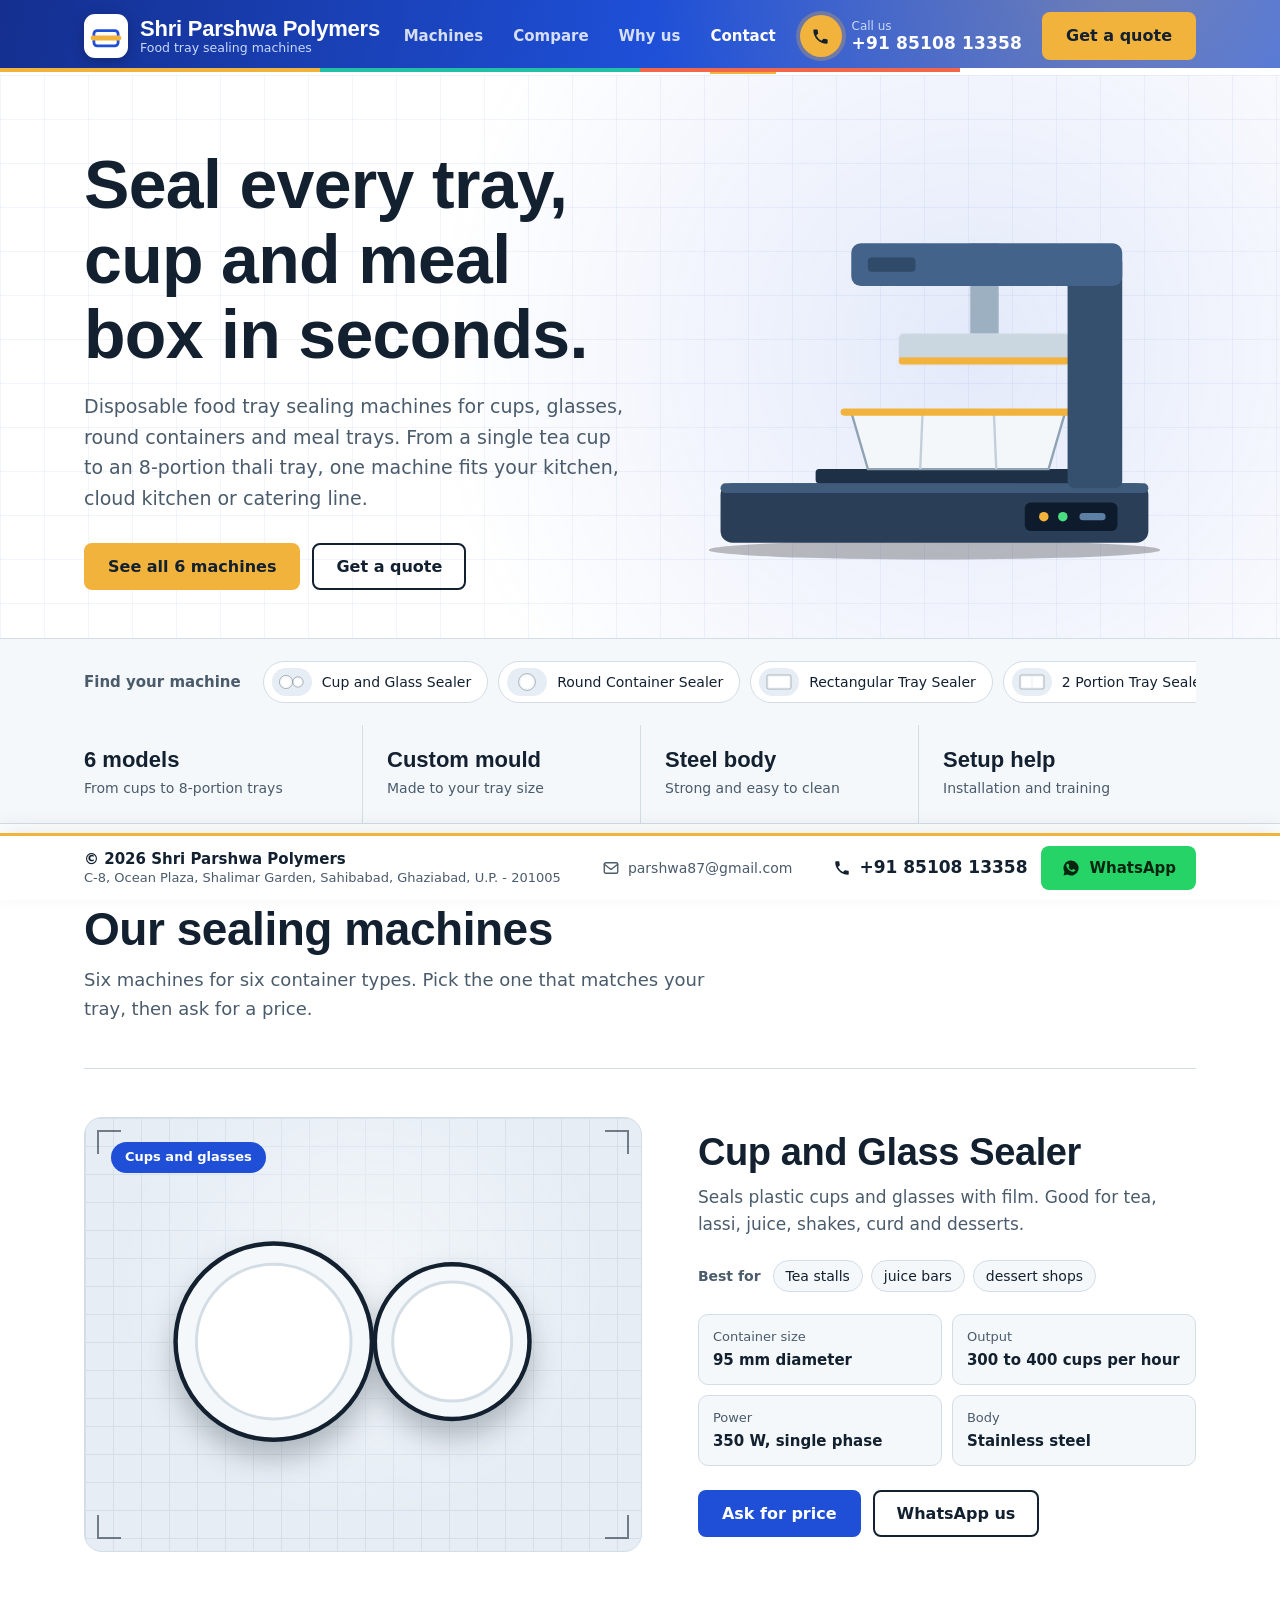
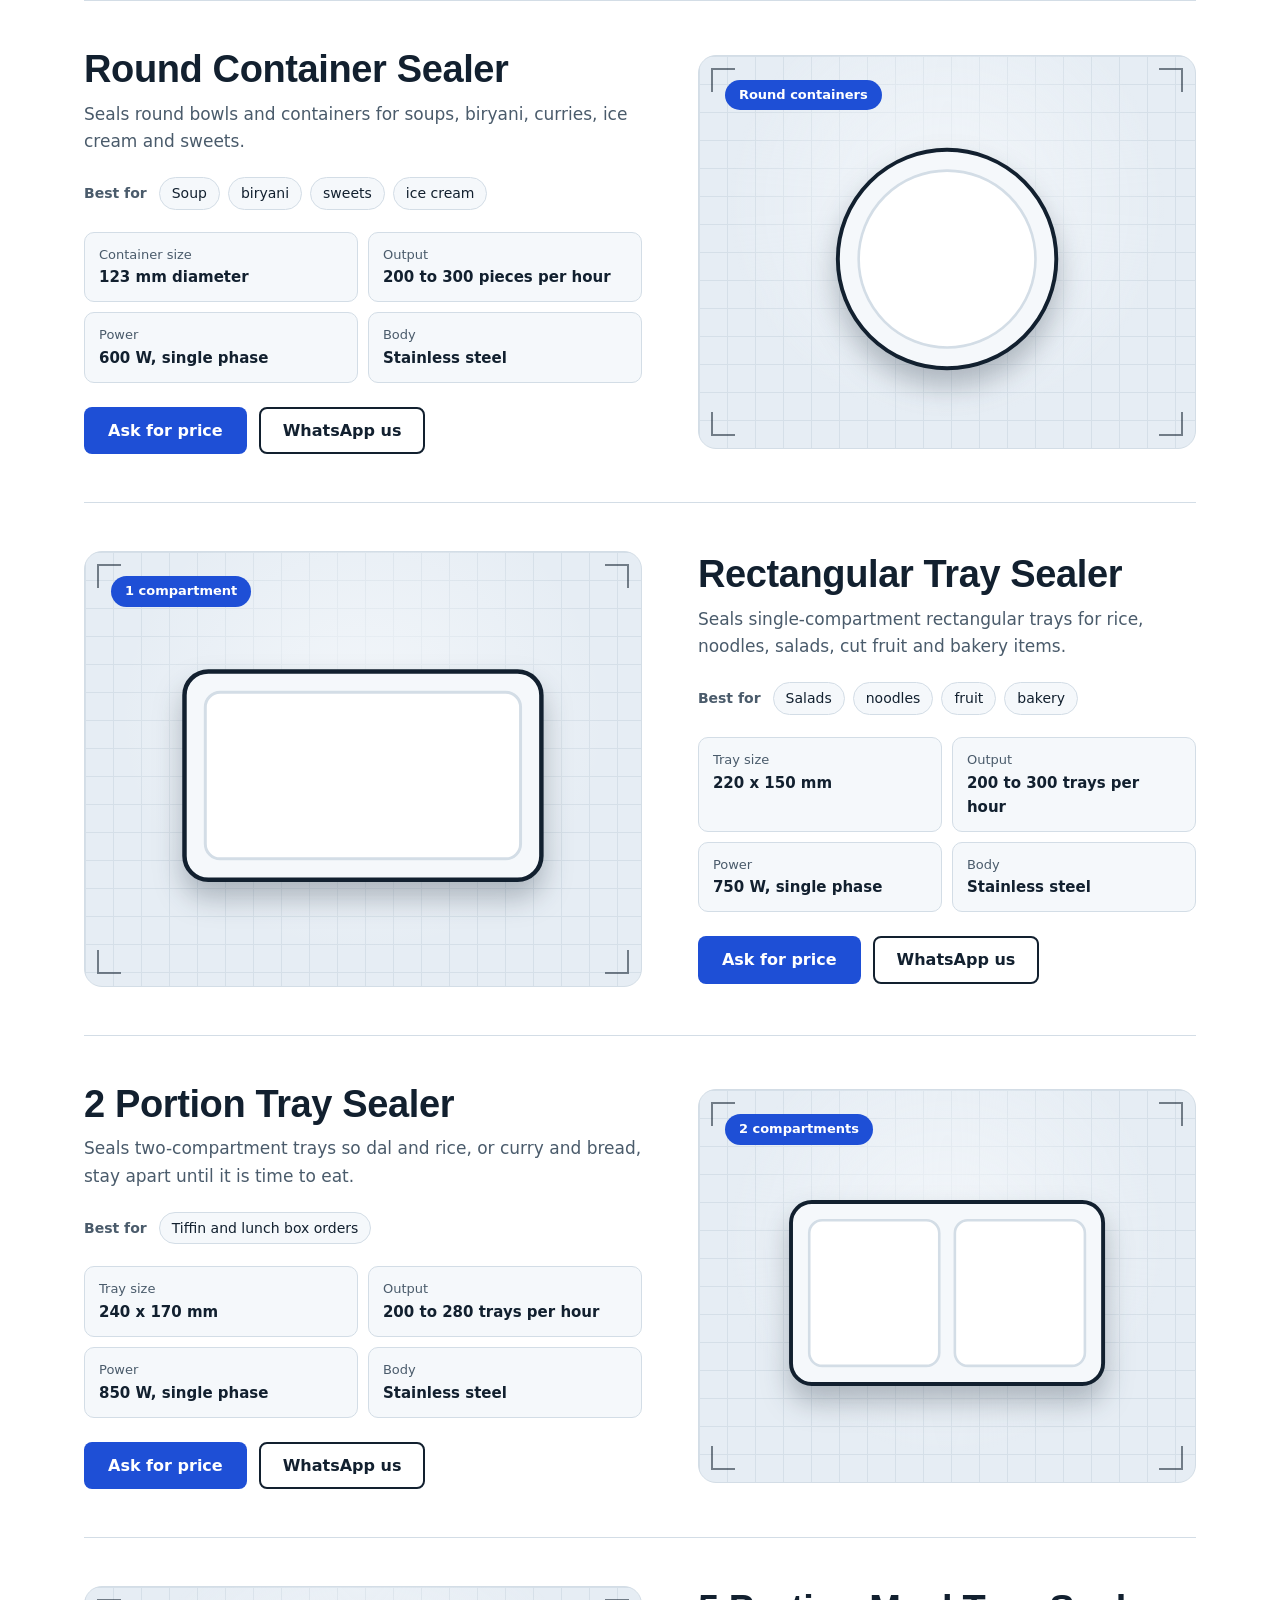
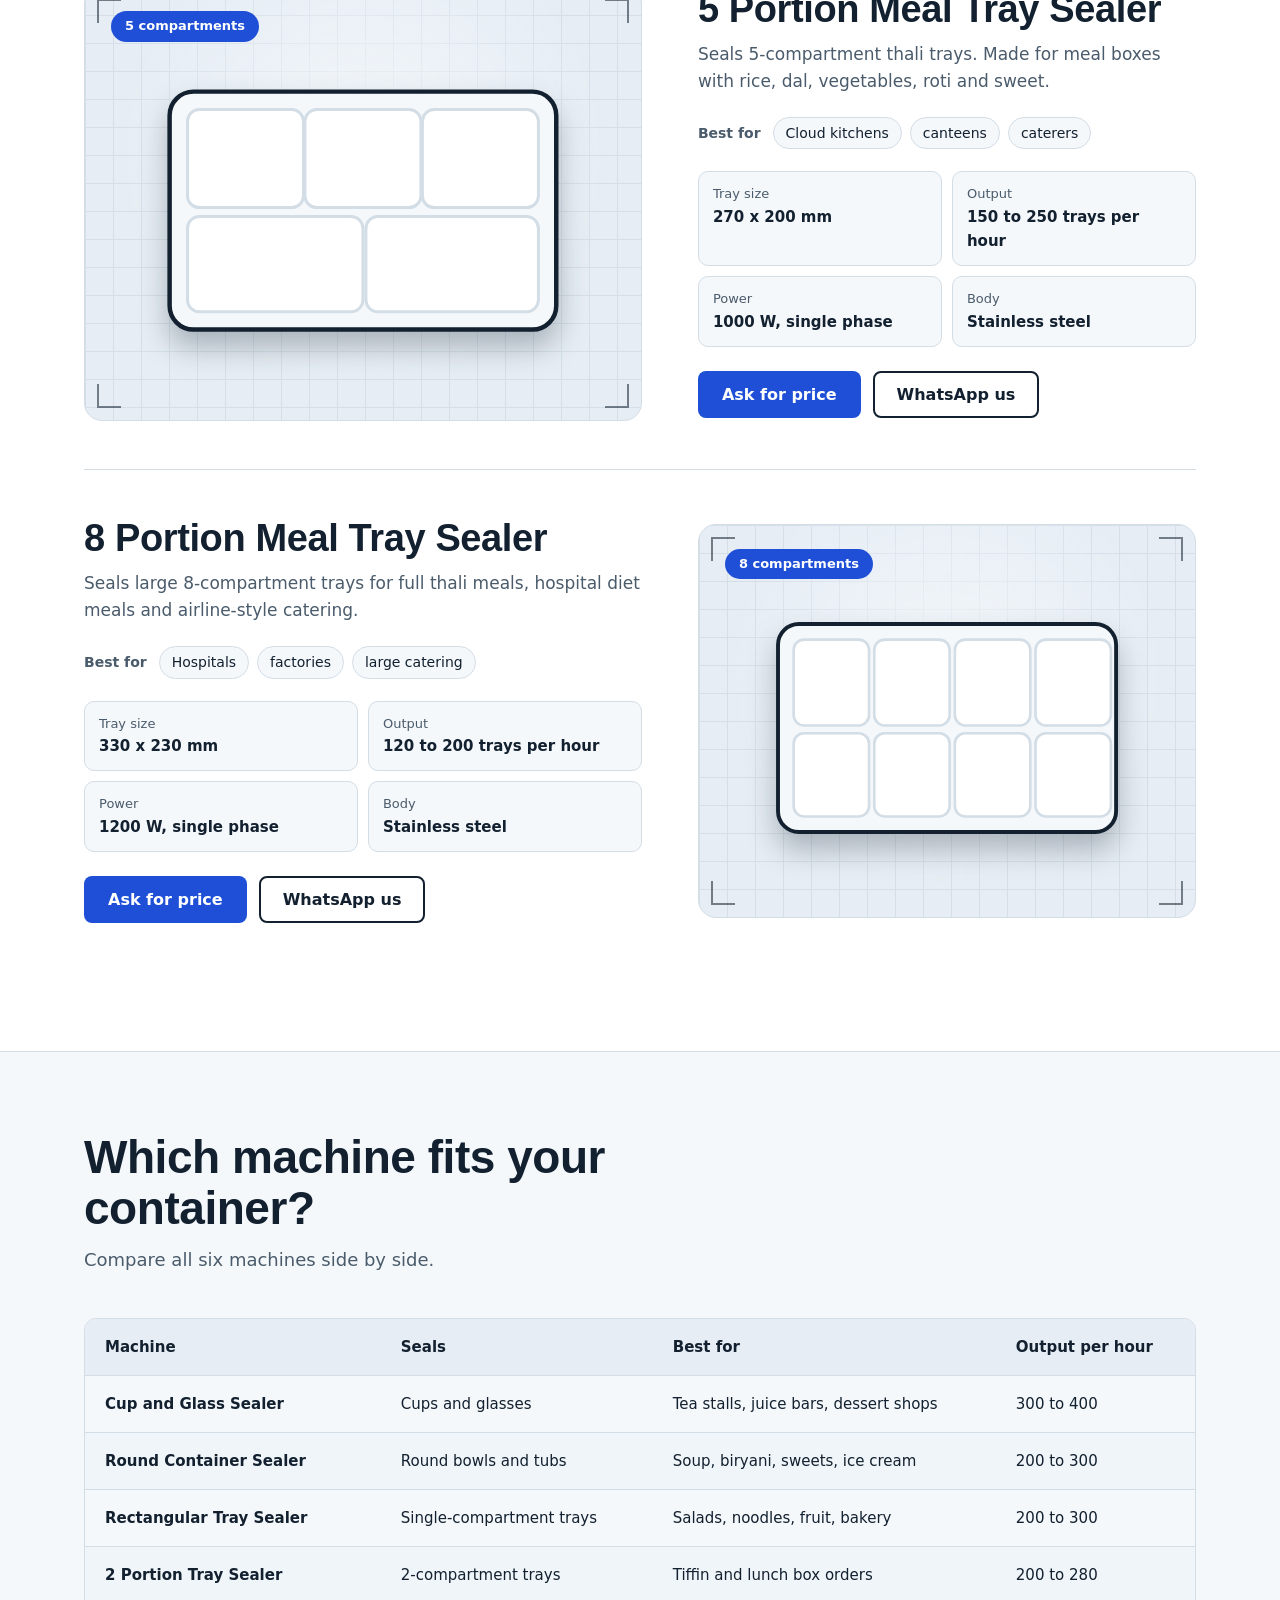
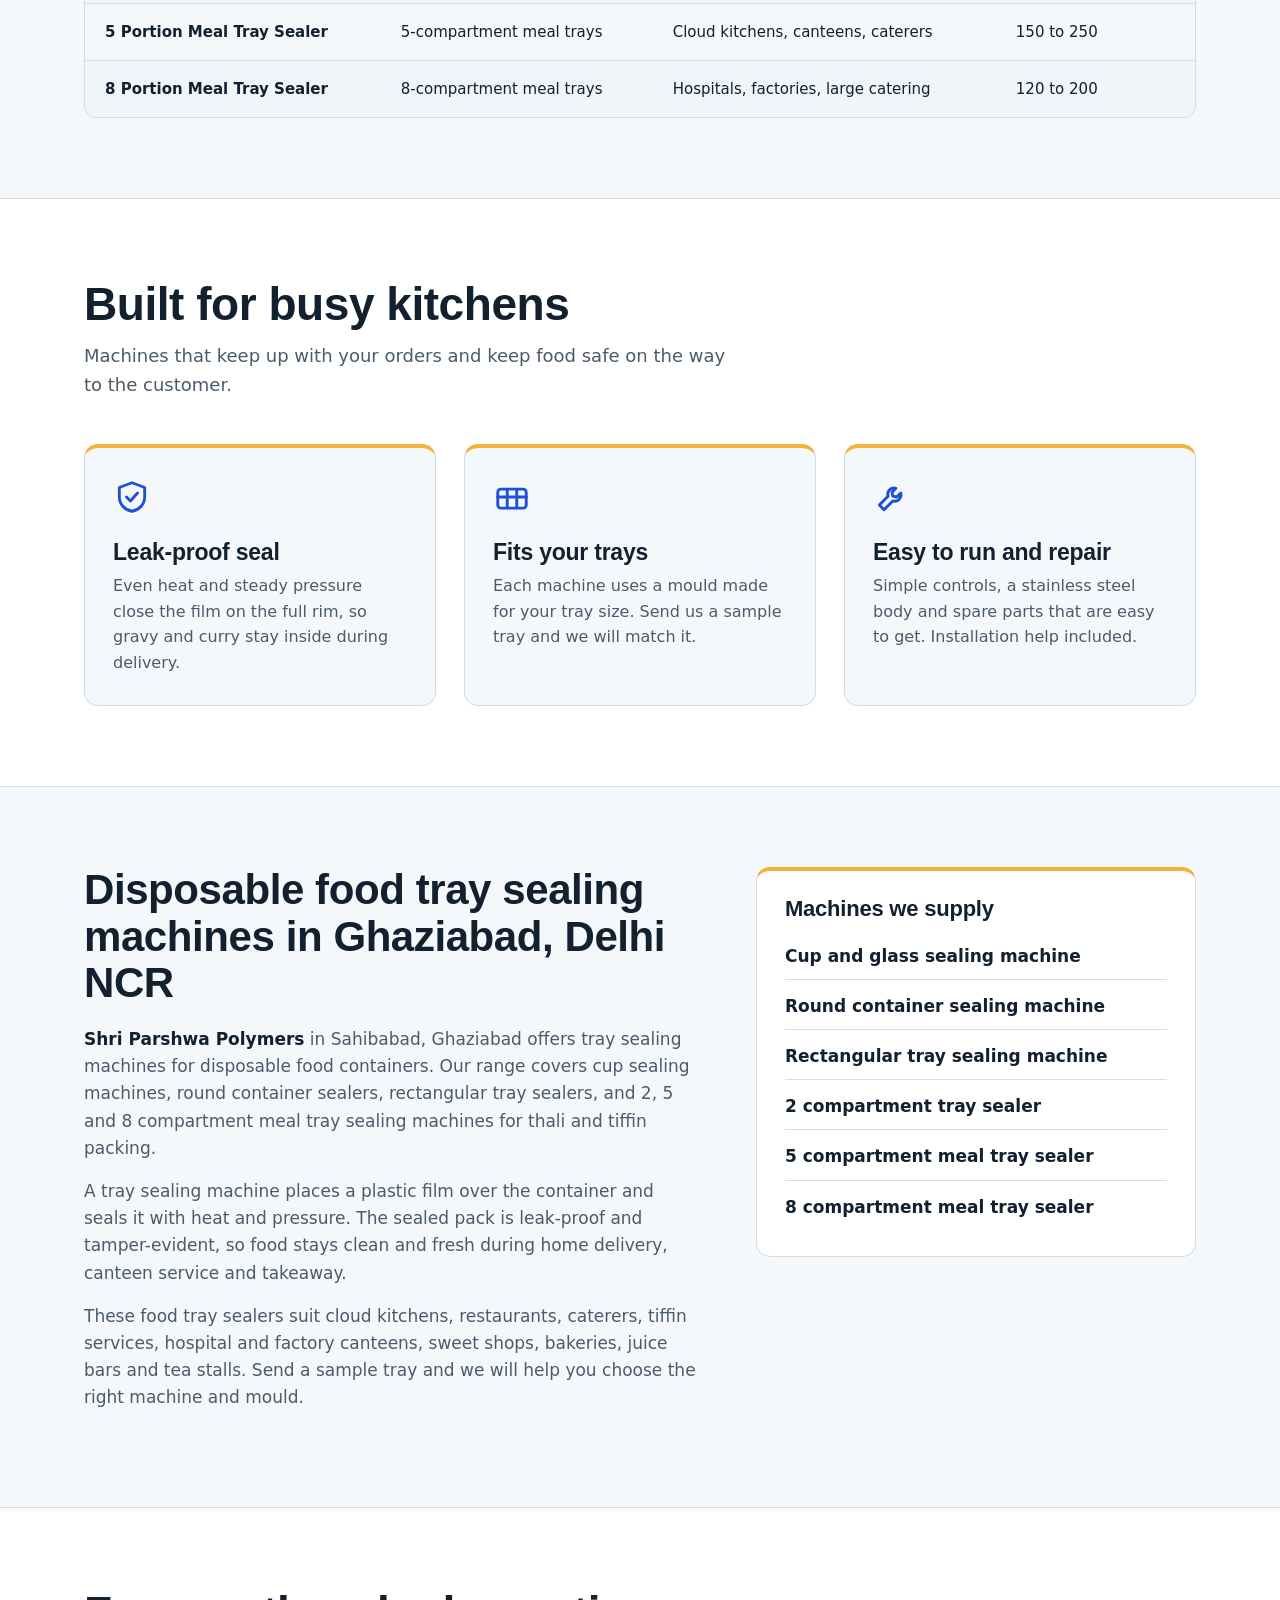
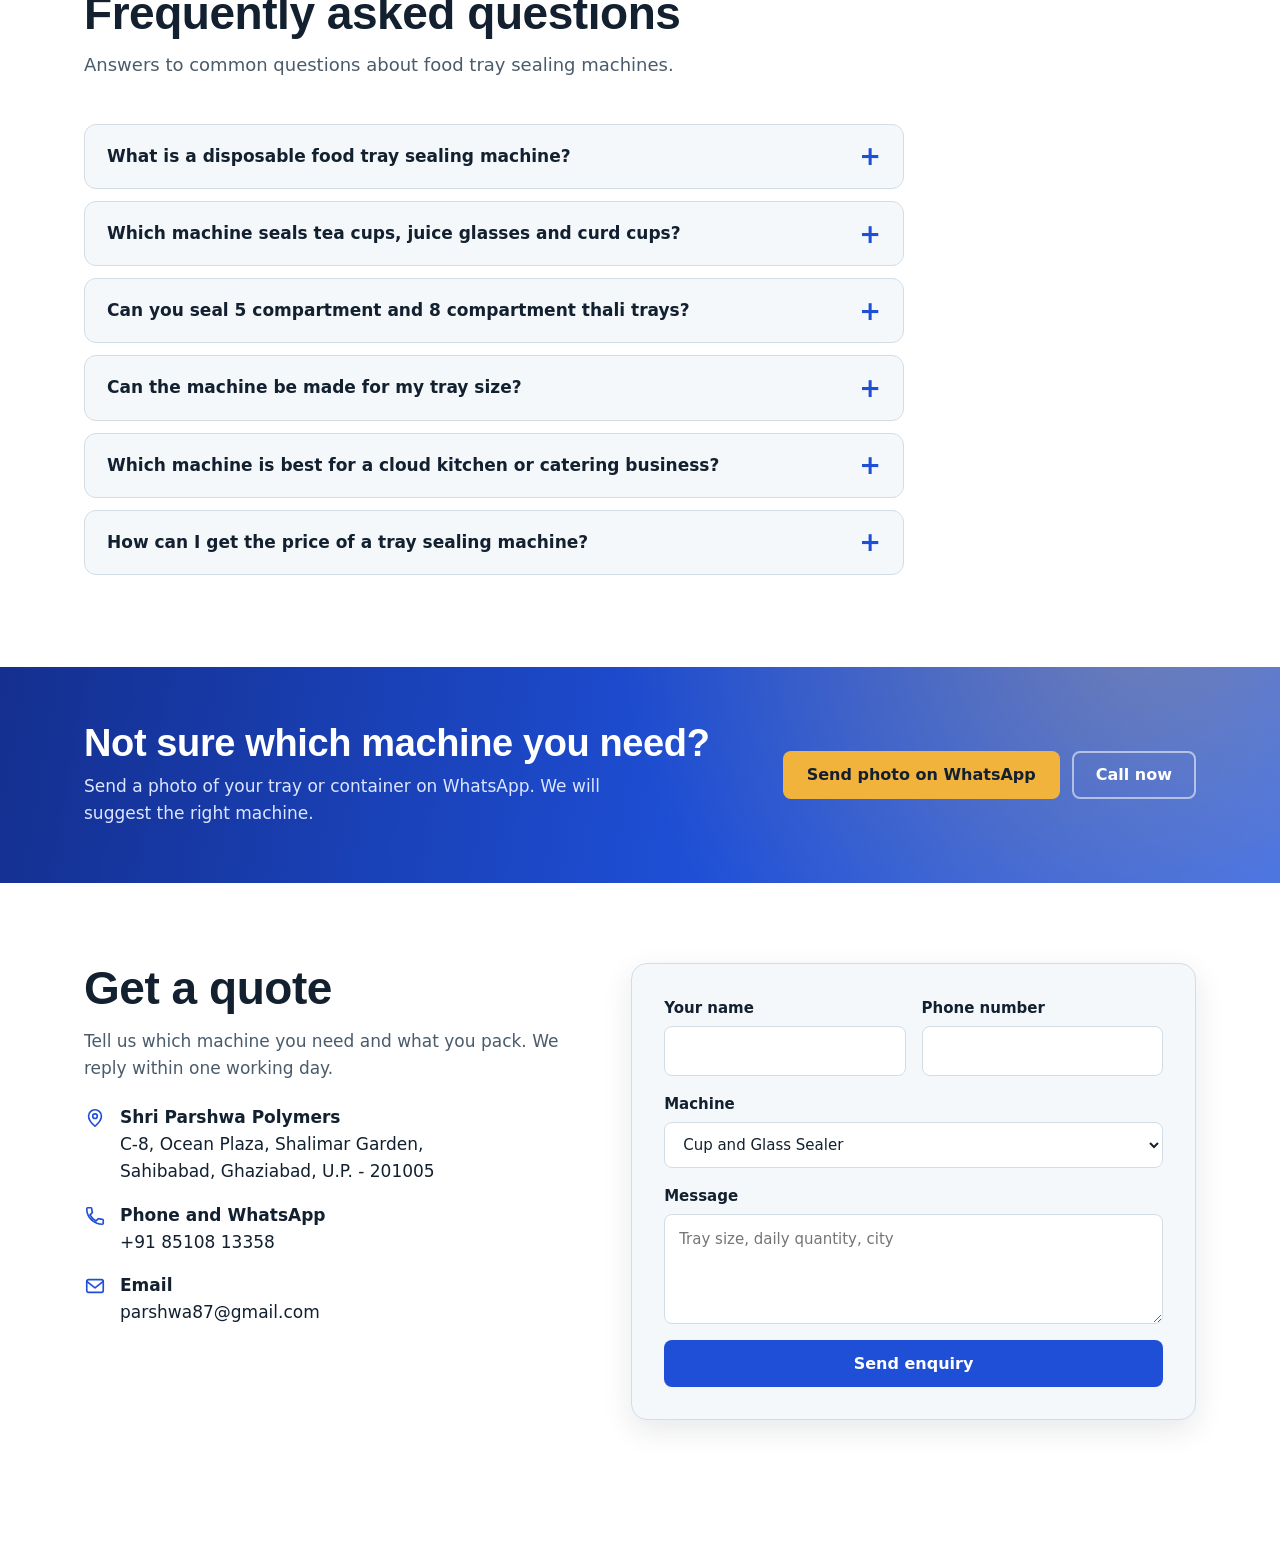
==== index.html @ d19c215f "Add files via upload" ====
<!DOCTYPE html>
<html lang="en-IN">
<head>
<meta charset="UTF-8">
<meta name="viewport" content="width=device-width, initial-scale=1">
<title>Disposable Food Tray Sealing Machines | Shri Parshwa Polymers</title>
<meta name="description" content="Disposable food tray sealing machines in Ghaziabad: cup, round container, rectangular, 2, 5 and 8 portion meal tray sealers. Get a quote on 8510813358.">
<meta name="keywords" content="disposable food tray sealing machine, tray sealing machine, food tray sealer, cup sealing machine, glass sealing machine, round container sealing machine, rectangular tray sealing machine, 2 portion tray sealer, 5 compartment tray sealing machine, 8 compartment tray sealing machine, meal tray sealer, thali tray sealing machine, tiffin packing machine, cloud kitchen packaging machine, food packaging machine, tray sealing machine Ghaziabad, tray sealer Delhi NCR, Shri Parshwa Polymers">
<meta name="author" content="Shri Parshwa Polymers">
<meta name="robots" content="index, follow, max-image-preview:large">
<meta name="theme-color" content="#1E4FD6">
<meta name="format-detection" content="telephone=yes">
<meta name="geo.region" content="IN-UP">
<meta name="geo.placename" content="Ghaziabad">
<!-- IMPORTANT: apne asli domain se https://www.yourwebsite.com ko replace karein (is file mein, robots.txt aur sitemap.xml mein) -->
<link rel="canonical" href="https://www.yourwebsite.com/">
<link rel="icon" href="data:image/svg+xml,%3Csvg xmlns='http://www.w3.org/2000/svg' viewBox='0 0 40 40'%3E%3Crect width='40' height='40' rx='10' fill='%231E4FD6'/%3E%3Crect x='9' y='15' width='22' height='14' rx='3' fill='none' stroke='%23fff' stroke-width='2.5'/%3E%3Crect x='6' y='19.5' width='28' height='4.5' rx='2.25' fill='%23F2B33D'/%3E%3C/svg%3E">

<!-- Open Graph (WhatsApp, Facebook, LinkedIn previews) -->
<meta property="og:type" content="website">
<meta property="og:site_name" content="Shri Parshwa Polymers">
<meta property="og:locale" content="en_IN">
<meta property="og:title" content="Disposable Food Tray Sealing Machines | Shri Parshwa Polymers">
<meta property="og:description" content="Disposable food tray sealing machines in Ghaziabad: cup, round container, rectangular, 2, 5 and 8 portion meal tray sealers. Get a quote on 8510813358.">
<meta property="og:url" content="https://www.yourwebsite.com/">
<meta property="og:image" content="https://www.yourwebsite.com/images/og-image.jpg">
<meta property="og:image:alt" content="Disposable food tray sealing machines by Shri Parshwa Polymers">

<!-- Twitter / X -->
<meta name="twitter:card" content="summary_large_image">
<meta name="twitter:title" content="Disposable Food Tray Sealing Machines | Shri Parshwa Polymers">
<meta name="twitter:description" content="Disposable food tray sealing machines in Ghaziabad: cup, round container, rectangular, 2, 5 and 8 portion meal tray sealers. Get a quote on 8510813358.">
<meta name="twitter:image" content="https://www.yourwebsite.com/images/og-image.jpg">

<!-- Structured data: business, products and FAQ (helps Google show rich results) -->
<script type="application/ld+json">
{
  "@context": "https://schema.org",
  "@graph": [
    {
      "@type": [
        "LocalBusiness",
        "Organization"
      ],
      "@id": "https://www.yourwebsite.com/#business",
      "name": "Shri Parshwa Polymers",
      "description": "Supplier of disposable food tray sealing machines: cup and glass sealer, round container sealer, rectangular tray sealer, and 2, 5 and 8 portion meal tray sealers.",
      "url": "https://www.yourwebsite.com/",
      "image": "https://www.yourwebsite.com/images/og-image.jpg",
      "telephone": "+91-8510813358",
      "email": "parshwa87@gmail.com",
      "address": {
        "@type": "PostalAddress",
        "streetAddress": "C-8, Ocean Plaza, Shalimar Garden, Sahibabad",
        "addressLocality": "Ghaziabad",
        "addressRegion": "Uttar Pradesh",
        "postalCode": "201005",
        "addressCountry": "IN"
      },
      "areaServed": [
        "Ghaziabad",
        "Delhi NCR",
        "India"
      ],
      "contactPoint": {
        "@type": "ContactPoint",
        "telephone": "+91-8510813358",
        "contactType": "sales",
        "areaServed": "IN",
        "availableLanguage": [
          "English",
          "Hindi"
        ]
      }
    },
    {
      "@type": "ItemList",
      "name": "Disposable food tray sealing machines",
      "itemListElement": [
        {
          "@type": "ListItem",
          "position": 1,
          "item": {
            "@type": "Product",
            "name": "Cup and Glass Sealer",
            "description": "Cup and glass sealing machine for plastic cups and glasses. Used for tea, lassi, juice, shakes, curd and desserts.",
            "category": "Tray sealing machine",
            "brand": {
              "@type": "Brand",
              "name": "Shri Parshwa Polymers"
            }
          }
        },
        {
          "@type": "ListItem",
          "position": 2,
          "item": {
            "@type": "Product",
            "name": "Round Container Sealer",
            "description": "Round container sealing machine for bowls and tubs of 123 mm diameter. Used for soups, biryani, curries, ice cream and sweets.",
            "category": "Tray sealing machine",
            "brand": {
              "@type": "Brand",
              "name": "Shri Parshwa Polymers"
            }
          }
        },
        {
          "@type": "ListItem",
          "position": 3,
          "item": {
            "@type": "Product",
            "name": "Rectangular Tray Sealer",
            "description": "Rectangular tray sealing machine for single-compartment disposable trays. Used for rice, noodles, salads, cut fruit and bakery items.",
            "category": "Tray sealing machine",
            "brand": {
              "@type": "Brand",
              "name": "Shri Parshwa Polymers"
            }
          }
        },
        {
          "@type": "ListItem",
          "position": 4,
          "item": {
            "@type": "Product",
            "name": "2 Portion Tray Sealer",
            "description": "2 compartment tray sealing machine for lunch box and tiffin trays, such as dal and rice or curry and bread.",
            "category": "Tray sealing machine",
            "brand": {
              "@type": "Brand",
              "name": "Shri Parshwa Polymers"
            }
          }
        },
        {
          "@type": "ListItem",
          "position": 5,
          "item": {
            "@type": "Product",
            "name": "5 Portion Meal Tray Sealer",
            "description": "5 compartment meal tray sealing machine for thali trays with rice, dal, vegetables, roti and sweet.",
            "category": "Tray sealing machine",
            "brand": {
              "@type": "Brand",
              "name": "Shri Parshwa Polymers"
            }
          }
        },
        {
          "@type": "ListItem",
          "position": 6,
          "item": {
            "@type": "Product",
            "name": "8 Portion Meal Tray Sealer",
            "description": "8 compartment meal tray sealing machine for large thali trays, hospital diet meals and catering.",
            "category": "Tray sealing machine",
            "brand": {
              "@type": "Brand",
              "name": "Shri Parshwa Polymers"
            }
          }
        }
      ]
    },
    {
      "@type": "FAQPage",
      "mainEntity": [
        {
          "@type": "Question",
          "name": "What is a disposable food tray sealing machine?",
          "acceptedAnswer": {
            "@type": "Answer",
            "text": "It is a machine that places a plastic film over a disposable food tray, cup or container and seals it with heat and pressure. The sealed pack stays leak-proof and clean during delivery and takeaway."
          }
        },
        {
          "@type": "Question",
          "name": "Which machine seals tea cups, juice glasses and curd cups?",
          "acceptedAnswer": {
            "@type": "Answer",
            "text": "The Cup and Glass Sealer is made for plastic cups and glasses. It suits tea, lassi, juice, shakes, curd and dessert cups."
          }
        },
        {
          "@type": "Question",
          "name": "Can you seal 5 compartment and 8 compartment thali trays?",
          "acceptedAnswer": {
            "@type": "Answer",
            "text": "Yes. We have a 5 Portion Meal Tray Sealer and an 8 Portion Meal Tray Sealer for multi-compartment thali and meal trays. A 2 Portion Tray Sealer is also available for tiffin trays."
          }
        },
        {
          "@type": "Question",
          "name": "Can the machine be made for my tray size?",
          "acceptedAnswer": {
            "@type": "Answer",
            "text": "Yes. Each machine uses a mould made for your tray size. Send us a sample tray or a photo with the size, and we will match the right machine and mould."
          }
        },
        {
          "@type": "Question",
          "name": "Which machine is best for a cloud kitchen or catering business?",
          "acceptedAnswer": {
            "@type": "Answer",
            "text": "It depends on your container. Cloud kitchens and caterers usually choose the 2, 5 or 8 Portion Meal Tray Sealer for thali and meal boxes, or the Round Container Sealer for biryani and curry bowls."
          }
        },
        {
          "@type": "Question",
          "name": "How can I get the price of a tray sealing machine?",
          "acceptedAnswer": {
            "@type": "Answer",
            "text": "Fill the enquiry form on this page, call +91 85108 13358, or message us on WhatsApp on the same number. We reply within one working day."
          }
        }
      ]
    }
  ]
}
</script>
<style>
:root{
  --bg:#FFFFFF;
  --surface:#F5F8FB;
  --panel:#E6EDF4;
  --grid:#D5DFE8;
  --ink:#12202F;
  --muted:#4A5B6B;
  --line:#D3DDE6;
  --accent:#1E4FD6;
  --accent-ink:#FFFFFF;
  --film:#F2B33D;
  --shadow:0 10px 30px rgba(18,32,47,.10);
  color-scheme:light;
}
*{box-sizing:border-box;margin:0;padding:0}
html{scroll-behavior:smooth;scroll-padding-top:88px}
body{
  font-family:system-ui,-apple-system,"Segoe UI",Roboto,"Helvetica Neue",Arial,sans-serif;
  background:var(--bg);color:var(--ink);line-height:1.6;font-size:17px;
  padding-top:75px;padding-bottom:67px;
}
h1,h2,h3{
  font-family:Bahnschrift,"Franklin Gothic Medium","Arial Narrow","Roboto Condensed",sans-serif;
  font-weight:700;letter-spacing:-.01em;line-height:1.1;
}
a{color:inherit}
:focus-visible{outline:3px solid var(--accent);outline-offset:3px;border-radius:4px}
.wrap{max-width:1160px;margin:0 auto;padding:0 24px}

/* Buttons */
.btn{
  display:inline-flex;align-items:center;justify-content:center;gap:8px;
  background:var(--accent);color:var(--accent-ink);border:2px solid transparent;cursor:pointer;
  padding:12px 22px;border-radius:8px;font:600 16px/1.2 system-ui,sans-serif;text-decoration:none;
  transition:transform .15s ease,filter .15s ease,background .15s ease;
}
.btn:hover{filter:brightness(1.1);transform:translateY(-1px)}
.btn.ghost{background:transparent;color:var(--ink);border-color:var(--ink)}
.btn.ghost:hover{background:var(--ink);color:var(--bg);filter:none}
.btn.amber{background:var(--film);color:#12202F}
.btn.light{background:transparent;color:#fff;border-color:rgba(255,255,255,.55)}
.btn.light:hover{background:#fff;color:#12202F;filter:none}
.btn svg{width:18px;height:18px;fill:currentColor;flex:none}

/* Header */
header{
  position:fixed;top:0;left:0;right:0;z-index:20;color:#fff;
  background:
    radial-gradient(circle at 88% -40%,rgba(242,179,61,.35) 0,transparent 42%),
    linear-gradient(100deg,#142F8F 0%,#1E4FD6 50%,#2F6BFF 100%);
  transition:box-shadow .2s ease;
}
header.scrolled{box-shadow:0 8px 26px rgba(10,25,80,.35)}
header::after{
  content:"";position:absolute;left:0;right:0;bottom:0;height:4px;
  background:linear-gradient(90deg,#F2B33D 0 25%,#22C1A5 25% 50%,#F2674A 50% 75%,#FFFFFF 75% 100%);
}
header :focus-visible{outline-color:#fff}
.nav{display:flex;align-items:center;justify-content:space-between;height:72px;gap:20px}
.logo{display:flex;align-items:center;gap:12px;text-decoration:none;white-space:nowrap;color:#fff}
.logo-mark{width:44px;height:44px;flex:none;filter:drop-shadow(0 3px 6px rgba(0,0,0,.25))}
.logo-text{display:grid;line-height:1.15}
.logo-name{font-family:Bahnschrift,"Franklin Gothic Medium","Arial Narrow",sans-serif;font-weight:700;font-size:22px;letter-spacing:-.01em}
.logo-tag{font-size:12.5px;color:#C9D8FF;font-weight:500}
nav ul{list-style:none;display:flex;gap:30px;font-size:15px;font-weight:600}
nav a{text-decoration:none;color:rgba(255,255,255,.82);padding:26px 0 22px;border-bottom:4px solid transparent;display:block;transition:color .15s ease,border-color .15s ease}
nav a:hover{color:#fff;border-bottom-color:rgba(255,255,255,.45)}
nav a.active{color:#fff;border-bottom-color:var(--film)}
.nav-right{display:flex;align-items:center;gap:20px;flex:none}
.call{display:flex;align-items:center;gap:10px;text-decoration:none;white-space:nowrap;color:#fff;flex:none}
.call-icon{width:42px;height:42px;border-radius:50%;background:var(--film);color:#12202F;display:grid;place-items:center;flex:none;box-shadow:0 0 0 4px rgba(242,179,61,.28)}
.call-icon svg{width:19px;height:19px;fill:currentColor}
.call-text{display:grid;line-height:1.2}
.call-text small{font-size:12px;color:#C9D8FF;font-weight:500}
.call-text b{font-size:17px;letter-spacing:.01em}
.call:hover .call-text b{color:var(--film)}
.phone{display:inline-flex;align-items:center;gap:8px;font-weight:700;text-decoration:none;white-space:nowrap;color:var(--ink)}
.phone svg{width:18px;height:18px;flex:none;fill:currentColor}
.phone:hover{color:var(--accent)}

/* Hero */
.hero{
  background:
    radial-gradient(circle at 76% 42%,rgba(30,79,214,.12) 0,transparent 52%),
    linear-gradient(rgba(30,79,214,.06) 1px,transparent 1px) 0 0/44px 44px,
    linear-gradient(90deg,rgba(30,79,214,.06) 1px,transparent 1px) 0 0/44px 44px,
    #FFFFFF;
  color:var(--ink);padding:72px 0 0;overflow:hidden;
}
.hero .wrap{display:grid;grid-template-columns:1.05fr 1fr;gap:40px;align-items:center}
.hero h1{font-size:clamp(40px,5.6vw,68px);margin-bottom:20px}
.hero p.lead{font-size:19px;color:var(--muted);max-width:30em;margin-bottom:30px}
.hero .actions{display:flex;gap:12px;flex-wrap:wrap}
.machine{width:100%;height:auto;display:block}
.head-g{animation:press 2.8s ease-in-out .5s both}
@keyframes press{0%{transform:translateY(-36px)}42%{transform:translateY(0)}62%{transform:translateY(0)}100%{transform:translateY(-36px)}}
.film-line{animation:seal 2.8s ease-in-out .5s both}
@keyframes seal{0%{stroke:#8FA3B5}45%{stroke:#8FA3B5}60%{stroke:#F2B33D}100%{stroke:#F2B33D}}
.glow{animation:glow 2.8s ease-in-out .5s both}
@keyframes glow{0%,40%{opacity:0}55%{opacity:.9}100%{opacity:0}}

/* Machine finder strip */
.finder{margin-top:48px;border-top:1px solid var(--line);background:var(--surface)}
.finder .wrap{display:flex;align-items:center;gap:20px;padding-top:18px;padding-bottom:18px;grid-template-columns:none}
.finder-title{font-weight:600;color:var(--muted);font-size:15px;white-space:nowrap}
.chips{display:flex;gap:10px;overflow-x:auto;padding:4px 2px;scrollbar-width:thin}
.chip{
  display:flex;align-items:center;gap:10px;flex:none;text-decoration:none;color:var(--ink);background:#fff;
  border:1px solid var(--line);border-radius:999px;padding:6px 16px 6px 8px;font-size:14px;font-weight:500;
  transition:background .15s ease,border-color .15s ease;
}
.chip:hover{border-color:var(--accent);box-shadow:0 4px 12px rgba(30,79,214,.15)}
.chip svg{width:40px;height:28px;background:var(--panel);border-radius:999px;padding:3px}

/* Facts strip */
.facts{background:var(--surface);border-bottom:1px solid var(--line)}
.facts .wrap{display:grid;grid-template-columns:repeat(4,1fr);gap:0}
.fact{padding:22px 24px;border-left:1px solid var(--line)}
.fact:first-child{border-left:0;padding-left:0}
.fact b{display:block;font-family:Bahnschrift,"Franklin Gothic Medium","Arial Narrow",sans-serif;font-size:22px;line-height:1.2}
.fact span{color:var(--muted);font-size:14px}

/* Sections */
section{padding:80px 0}
.section-head{max-width:38em;margin-bottom:44px}
.section-head h2{font-size:clamp(30px,4vw,46px);margin-bottom:12px}
.section-head p{color:var(--muted);font-size:18px}

/* Products */
.product{
  display:grid;grid-template-columns:minmax(0,1.12fr) minmax(0,1fr);gap:56px;align-items:center;
  padding:48px 0;border-top:1px solid var(--line);
}
.product:nth-child(even) .media{order:2}
.media{min-width:0}
.art{
  position:relative;border-radius:18px;padding:60px 40px 46px;
  background:
    radial-gradient(ellipse at 50% 38%,color-mix(in srgb,var(--surface) 85%,transparent) 0,transparent 62%),
    linear-gradient(var(--grid) 1px,transparent 1px) 0 0/28px 28px,
    linear-gradient(90deg,var(--grid) 1px,transparent 1px) 0 0/28px 28px,
    var(--panel);
  border:1px solid var(--line);
}
.art::before{
  content:"";position:absolute;inset:12px;pointer-events:none;opacity:.55;
  background:
    linear-gradient(var(--ink),var(--ink)) top left/24px 2px no-repeat,
    linear-gradient(var(--ink),var(--ink)) top left/2px 24px no-repeat,
    linear-gradient(var(--ink),var(--ink)) top right/24px 2px no-repeat,
    linear-gradient(var(--ink),var(--ink)) top right/2px 24px no-repeat,
    linear-gradient(var(--ink),var(--ink)) bottom left/24px 2px no-repeat,
    linear-gradient(var(--ink),var(--ink)) bottom left/2px 24px no-repeat,
    linear-gradient(var(--ink),var(--ink)) bottom right/24px 2px no-repeat,
    linear-gradient(var(--ink),var(--ink)) bottom right/2px 24px no-repeat;
}
.art svg{width:100%;height:auto;display:block;filter:drop-shadow(0 16px 14px rgba(18,32,47,.28))}
.tag{
  position:absolute;top:24px;left:26px;z-index:1;background:var(--accent);color:var(--accent-ink);
  font-size:13px;font-weight:600;padding:5px 14px;border-radius:999px;
}
.art.has-photo{padding:0;border:0;background:var(--surface);overflow:hidden;box-shadow:14px 14px 0 var(--film);cursor:zoom-in}
.art.has-photo::before{display:none}
.art.has-photo .tag{top:16px;left:16px}
.art img{width:100%;aspect-ratio:4/3;object-fit:cover;display:block;transition:transform .5s ease}
.art.has-photo:hover img{transform:scale(1.05)}
.thumbs{display:flex;gap:10px;margin-top:26px;flex-wrap:wrap}
.thumb{width:76px;height:58px;border-radius:8px;overflow:hidden;border:2px solid var(--line);padding:0;background:var(--surface);cursor:pointer}
.thumb img{width:100%;height:100%;object-fit:cover;display:block}
.thumb.on{border-color:var(--accent)}
.thumb:hover{border-color:var(--film)}
.uses{display:flex;flex-wrap:wrap;gap:8px;align-items:center;margin-bottom:22px;font-size:14px}
.uses span{color:var(--muted);font-weight:600;margin-right:4px}
.uses em{font-style:normal;background:var(--surface);border:1px solid var(--line);border-radius:999px;padding:4px 12px;font-weight:500}
.lightbox{position:fixed;inset:0;z-index:50;background:rgba(255,255,255,.97);display:grid;place-items:center;padding:24px;cursor:zoom-out}
.lightbox img{max-width:94vw;max-height:88vh;border-radius:10px;display:block;box-shadow:var(--shadow)}
.lightbox button{position:absolute;top:16px;right:20px;background:none;border:0;color:var(--ink);font-size:40px;line-height:1;cursor:pointer}
.product h3{font-size:clamp(28px,3vw,38px);margin-bottom:10px}
.product p{color:var(--muted);margin-bottom:22px;max-width:34em}
dl.specs{display:grid;grid-template-columns:1fr 1fr;gap:10px;margin-bottom:24px}
dl.specs>div{background:var(--surface);border:1px solid var(--line);border-radius:10px;padding:12px 14px}
dl.specs dt{color:var(--muted);font-size:13px}
dl.specs dd{font-weight:700;font-size:15px}
.product .actions{display:flex;gap:12px;flex-wrap:wrap}

/* Compare */
.compare{background:var(--surface);border-top:1px solid var(--line);border-bottom:1px solid var(--line)}
.table-scroll{overflow-x:auto;border:1px solid var(--line);border-radius:12px}
table{border-collapse:collapse;width:100%;min-width:680px;font-size:15px}
th,td{text-align:left;padding:16px 20px;border-bottom:1px solid var(--line)}
th{font-weight:700;background:var(--panel)}
tbody tr:nth-child(even){background:color-mix(in srgb,var(--panel) 35%,transparent)}
tbody tr:hover{background:color-mix(in srgb,var(--film) 18%,transparent)}
tr:last-child td{border-bottom:0}

/* Why */
.points{display:grid;grid-template-columns:repeat(3,1fr);gap:28px}
.point{background:var(--surface);border:1px solid var(--line);border-radius:14px;padding:30px 28px;border-top:4px solid var(--film)}
.point svg{width:38px;height:38px;stroke:var(--accent);fill:none;stroke-width:1.8;stroke-linecap:round;stroke-linejoin:round;margin-bottom:16px}
.point h3{font-size:23px;margin-bottom:8px}
.point p{color:var(--muted);font-size:16px}

/* SEO text + FAQ */
.seo{background:var(--surface);border-top:1px solid var(--line);border-bottom:1px solid var(--line)}
.seo .wrap{display:grid;grid-template-columns:1.4fr 1fr;gap:56px;align-items:start}
.seo h2{font-size:clamp(28px,3.6vw,42px);margin-bottom:20px}
.seo p{color:var(--muted);margin-bottom:16px;max-width:40em}
.seo p strong{color:var(--ink)}
.seo-links{background:var(--bg);border:1px solid var(--line);border-radius:14px;padding:26px 28px;border-top:4px solid var(--film)}
.seo-links h3{font-size:22px;margin-bottom:12px}
.seo-links ul{list-style:none;display:grid;gap:4px}
.seo-links a{display:block;padding:9px 0;border-bottom:1px solid var(--line);text-decoration:none;font-weight:600}
.seo-links li:last-child a{border-bottom:0}
.seo-links a:hover{color:var(--accent)}
.faq .list{max-width:820px}
details{background:var(--surface);border:1px solid var(--line);border-radius:12px;margin-bottom:12px}
summary{list-style:none;cursor:pointer;padding:18px 22px;font-weight:700;display:flex;justify-content:space-between;align-items:center;gap:16px}
summary::-webkit-details-marker{display:none}
summary::after{content:"+";font-size:26px;line-height:1;color:var(--accent);flex:none}
details[open] summary::after{content:"\2212"}
details[open]{border-color:var(--accent)}
details p{padding:0 22px 20px;color:var(--muted);max-width:42em}

/* CTA band */
.band{background:radial-gradient(circle at 90% -30%,rgba(242,179,61,.35) 0,transparent 45%),linear-gradient(100deg,#142F8F 0%,#1E4FD6 55%,#2F6BFF 100%);color:#fff;padding:56px 0}
.band .wrap{display:flex;align-items:center;justify-content:space-between;gap:32px;flex-wrap:wrap}
.band h2{font-size:clamp(26px,3.4vw,38px);margin-bottom:8px}
.band p{color:#DCE6FF;max-width:34em}
.band .actions{display:flex;gap:12px;flex-wrap:wrap}

/* Contact */
.contact .wrap{display:grid;grid-template-columns:1fr 1.15fr;gap:56px;align-items:start}
.contact h2{font-size:clamp(30px,4vw,46px);margin-bottom:14px}
.contact p{color:var(--muted);margin-bottom:22px}
.info{display:grid;gap:16px}
.info div{display:flex;gap:14px;align-items:flex-start}
.info svg{width:22px;height:22px;flex:none;margin-top:3px;stroke:var(--accent);fill:none;stroke-width:1.8;stroke-linecap:round;stroke-linejoin:round}
.info b{display:block}
.info a{text-decoration:none}
.info a:hover{color:var(--accent)}
form{display:grid;gap:16px;background:var(--surface);border:1px solid var(--line);border-radius:16px;padding:32px;box-shadow:var(--shadow)}
label{display:grid;gap:6px;font-weight:600;font-size:15px}
input,select,textarea{
  font:inherit;font-weight:400;color:var(--ink);background:var(--bg);
  border:1.5px solid var(--line);border-radius:8px;padding:12px 14px;width:100%;
}
input:focus,select:focus,textarea:focus{border-color:var(--accent);outline:none;box-shadow:0 0 0 3px color-mix(in srgb,var(--accent) 25%,transparent)}
textarea{min-height:110px;resize:vertical}
.row{display:grid;grid-template-columns:1fr 1fr;gap:16px}
.ok{display:none;padding:14px 16px;border-left:4px solid var(--accent);background:var(--panel);border-radius:4px}
.ok.show{display:block}
.ok.err{border-left-color:#D93A2B}
.btn:disabled{opacity:.65;cursor:wait;transform:none}
[hidden]{display:none !important}
.toast{position:fixed;left:50%;bottom:80px;transform:translateX(-50%);z-index:40;background:var(--ink);color:var(--bg);padding:12px 20px;border-radius:10px;font-size:15px;font-weight:600;box-shadow:var(--shadow);max-width:90vw;text-align:center}
.thanks{background:var(--surface);border:1px solid var(--line);border-radius:16px;padding:40px 32px;box-shadow:var(--shadow);text-align:center;border-top:5px solid var(--film)}
.thanks-icon{width:68px;height:68px;border-radius:50%;background:#1F9D55;display:grid;place-items:center;margin:0 auto 20px}
.thanks-icon svg{width:34px;height:34px;fill:none;stroke:#fff;stroke-width:3;stroke-linecap:round;stroke-linejoin:round}
.thanks h3{font-size:clamp(28px,3.4vw,36px);margin-bottom:14px}
.thanks p{color:var(--muted);margin:0 auto 14px;max-width:30em}
.thanks p b,.thanks p a{color:var(--ink)}
.thanks-actions{display:flex;gap:12px;justify-content:center;flex-wrap:wrap;margin-top:22px}

/* Footer */
footer{
  position:fixed;bottom:0;left:0;right:0;z-index:20;
  background:#FFFFFF;color:var(--muted);font-size:14px;border-top:3px solid var(--film);box-shadow:0 -6px 20px rgba(18,32,47,.08);
}
.foot{display:flex;align-items:center;justify-content:space-between;gap:24px;height:64px}
.foot-info{display:grid;line-height:1.35;min-width:0}
.foot-info b{color:var(--ink);font-size:15px}
.foot-info span{font-size:13px;color:var(--muted);white-space:nowrap;overflow:hidden;text-overflow:ellipsis}
.foot-mail{display:inline-flex;align-items:center;gap:8px;color:var(--muted);text-decoration:none;white-space:nowrap}
.foot-mail svg{width:18px;height:18px;flex:none}
.foot-mail:hover{color:var(--accent)}
.foot-actions{display:flex;align-items:center;gap:14px}
footer .phone{color:var(--ink);font-size:17px}
footer .phone:hover{color:var(--accent)}
.btn.wa{background:#25D366;color:#08260F;padding:10px 18px;font-size:15px}
.btn.wa svg{width:20px;height:20px}

@media (max-width:1100px){
  .nav .btn{display:none}
  .logo-tag{display:none}
  nav ul{gap:22px}
}
@media (max-width:900px){
  nav ul{display:none}
  .nav .btn{display:none}
  .logo-tag{display:none}
  .logo-name{font-size:19px}
  .foot-mail{display:none}
  .hero .wrap,.product,.contact .wrap{grid-template-columns:1fr}
  .product:nth-child(even) .media{order:0}
  .points{grid-template-columns:1fr}
  .seo .wrap{grid-template-columns:1fr;gap:32px}
  .facts .wrap{grid-template-columns:1fr 1fr}
  .fact{border-left:0;padding-left:0;border-top:1px solid var(--line)}
  .fact:nth-child(-n+2){border-top:0}
  .row{grid-template-columns:1fr}
  .hero{padding-top:40px}
  .art{padding:56px 24px 36px}
  .finder-title{display:none}
  section{padding:52px 0}
  form{padding:22px}
}
@media (max-width:520px){
  .wrap{padding:0 16px}
  .nav{height:64px}
  body{padding-top:67px;padding-bottom:62px}
  .logo-mark{display:none}
  .nav{gap:12px}
  .logo{white-space:normal;min-width:0}
  .logo-name{font-size:15px;line-height:1.1}
  .call-icon{width:34px;height:34px}
  .call-icon svg{width:16px;height:16px}
  .call-text small{display:none}
  .call-text b{font-size:15px;white-space:nowrap}
  .foot{height:58px}
  .foot-info{display:none}
  .foot-actions{width:100%;justify-content:space-between}
  footer .phone{font-size:16px}
  .btn.wa{padding:9px 16px;font-size:14px}
  dl.specs{grid-template-columns:1fr 1fr}
}
@media (prefers-reduced-motion:reduce){
  html{scroll-behavior:auto}
  .head-g,.film-line,.glow{animation:none}
  .film-line{stroke:#F2B33D}
  .btn,.chip,.art img{transition:none}
  .art.has-photo:hover img{transform:none}
}
</style>
</head>
<body>

<header id="siteHeader">
  <div class="wrap nav">
    <a class="logo" href="#top" aria-label="Shri Parshwa Polymers home">
      <svg class="logo-mark" viewBox="0 0 40 40" aria-hidden="true"><rect width="40" height="40" rx="10" fill="#fff"/><rect x="9" y="15" width="22" height="14" rx="3" fill="none" stroke="#1E4FD6" stroke-width="2.5"/><rect x="6" y="19.5" width="28" height="4.5" rx="2.25" fill="#F2B33D"/></svg>
      <span class="logo-text"><span class="logo-name">Shri Parshwa Polymers</span><span class="logo-tag">Food tray sealing machines</span></span>
    </a>
    <nav aria-label="Main">
      <ul>
        <li><a href="#products">Machines</a></li>
        <li><a href="#compare">Compare</a></li>
        <li><a href="#why">Why us</a></li>
        <li><a href="#contact">Contact</a></li>
      </ul>
    </nav>
    <div class="nav-right">
      <a class="call" href="tel:+918510813358" target="_top" aria-label="Call +91 85108 13358">
        <span class="call-icon"><svg viewBox="0 0 24 24" aria-hidden="true"><path d="M6.6 10.8a15.1 15.1 0 0 0 6.6 6.6l2.2-2.2a1 1 0 0 1 1-.25 11.4 11.4 0 0 0 3.6.57 1 1 0 0 1 1 1V20a1 1 0 0 1-1 1A17 17 0 0 1 3 4a1 1 0 0 1 1-1h3.5a1 1 0 0 1 1 1c0 1.25.2 2.45.57 3.57a1 1 0 0 1-.25 1z"/></svg></span>
        <span class="call-text"><small>Call us</small><b>+91 85108 13358</b></span>
      </a>
      <a class="btn amber" href="#contact">Get a quote</a>
    </div>
  </div>
</header>

<main id="top">
  <div class="hero">
    <div class="wrap">
      <div>
        <h1>Seal every tray, cup and meal box in seconds.</h1>
        <p class="lead">Disposable food tray sealing machines for cups, glasses, round containers and meal trays. From a single tea cup to an 8-portion thali tray, one machine fits your kitchen, cloud kitchen or catering line.</p>
        <div class="actions">
          <a class="btn amber" href="#products">See all 6 machines</a>
          <a class="btn ghost" href="#contact">Get a quote</a>
        </div>
      </div>
      <div aria-hidden="true">
        <svg class="machine" viewBox="0 0 440 330">
          <ellipse cx="220" cy="318" rx="190" ry="8" fill="#000" opacity=".25"/>
          <!-- base -->
          <rect x="40" y="262" width="360" height="50" rx="10" fill="#2A3F57"/>
          <rect x="40" y="262" width="360" height="8" rx="4" fill="#3F5C7D"/>
          <rect x="296" y="278" width="78" height="24" rx="5" fill="#0E1B2C"/>
          <circle cx="312" cy="290" r="4" fill="#F2B33D"/>
          <circle cx="328" cy="290" r="4" fill="#4ADE80"/>
          <rect x="342" y="287" width="22" height="6" rx="3" fill="#5D7FA3"/>
          <!-- holder plate and tray -->
          <rect x="120" y="250" width="240" height="12" rx="3" fill="#1D3045"/>
          <polygon points="150,202 330,202 316,250 164,250" fill="#F4F7F9" stroke="#8FA3B5" stroke-width="2"/>
          <line x1="210" y1="202" x2="208" y2="250" stroke="#C3CFD8" stroke-width="2"/>
          <line x1="270" y1="202" x2="272" y2="250" stroke="#C3CFD8" stroke-width="2"/>
          <line class="film-line" x1="144" y1="202" x2="336" y2="202" stroke="#8FA3B5" stroke-width="6" stroke-linecap="round"/>
          <rect class="glow" x="150" y="196" width="180" height="14" rx="7" fill="#F2B33D" opacity="0"/>
          <!-- heating head (animated) -->
          <g class="head-g">
            <rect x="250" y="96" width="24" height="76" fill="#9DB0C1"/>
            <rect x="190" y="172" width="144" height="26" rx="4" fill="#CBD7E0"/>
            <rect x="190" y="192" width="144" height="6" rx="2" fill="#F2B33D"/>
          </g>
          <!-- column and arm -->
          <rect x="332" y="70" width="46" height="196" rx="6" fill="#35506F"/>
          <rect x="150" y="60" width="228" height="36" rx="8" fill="#43638A"/>
          <rect x="164" y="72" width="40" height="12" rx="3" fill="#0E1B2C" opacity=".35"/>
        </svg>
      </div>
    </div>

    <div class="finder">
      <div class="wrap">
        <span class="finder-title">Find your machine</span>
        <div class="chips" id="chips"></div>
      </div>
    </div>
  </div>

  <div class="facts">
    <div class="wrap">
      <div class="fact"><b>6 models</b><span>From cups to 8-portion trays</span></div>
      <div class="fact"><b>Custom mould</b><span>Made to your tray size</span></div>
      <div class="fact"><b>Steel body</b><span>Strong and easy to clean</span></div>
      <div class="fact"><b>Setup help</b><span>Installation and training</span></div>
    </div>
  </div>

  <section id="products">
    <div class="wrap">
      <div class="section-head">
        <h2>Our sealing machines</h2>
        <p>Six machines for six container types. Pick the one that matches your tray, then ask for a price.</p>
      </div>
      <div id="productList"></div>
    </div>
  </section>

  <section id="compare" class="compare">
    <div class="wrap">
      <div class="section-head">
        <h2>Which machine fits your container?</h2>
        <p>Compare all six machines side by side.</p>
      </div>
      <div class="table-scroll">
        <table>
          <thead>
            <tr><th>Machine</th><th>Seals</th><th>Best for</th><th>Output per hour</th></tr>
          </thead>
          <tbody id="compareBody"></tbody>
        </table>
      </div>
    </div>
  </section>

  <section id="why">
    <div class="wrap">
      <div class="section-head">
        <h2>Built for busy kitchens</h2>
        <p>Machines that keep up with your orders and keep food safe on the way to the customer.</p>
      </div>
      <div class="points">
        <div class="point">
          <svg viewBox="0 0 24 24" aria-hidden="true"><path d="M12 3l8 3v6c0 4.5-3.2 8-8 9-4.8-1-8-4.5-8-9V6l8-3z"/><path d="M8.5 12l2.5 2.5 4.5-5"/></svg>
          <h3>Leak-proof seal</h3>
          <p>Even heat and steady pressure close the film on the full rim, so gravy and curry stay inside during delivery.</p>
        </div>
        <div class="point">
          <svg viewBox="0 0 24 24" aria-hidden="true"><rect x="3" y="7" width="18" height="12" rx="2"/><path d="M3 12h18M9 7v12M15 7v12"/></svg>
          <h3>Fits your trays</h3>
          <p>Each machine uses a mould made for your tray size. Send us a sample tray and we will match it.</p>
        </div>
        <div class="point">
          <svg viewBox="0 0 24 24" aria-hidden="true"><path d="M14.5 6.5a4 4 0 0 0-5 5L4 17l3 3 5.5-5.5a4 4 0 0 0 5-5l-2.5 2.5-2.5-.5-.5-2.5z"/></svg>
          <h3>Easy to run and repair</h3>
          <p>Simple controls, a stainless steel body and spare parts that are easy to get. Installation help included.</p>
        </div>
      </div>
    </div>
  </section>

  <section id="about" class="seo">
    <div class="wrap">
      <div>
        <h2>Disposable food tray sealing machines in Ghaziabad, Delhi NCR</h2>
        <p><strong>Shri Parshwa Polymers</strong> in Sahibabad, Ghaziabad offers tray sealing machines for disposable food containers. Our range covers cup sealing machines, round container sealers, rectangular tray sealers, and 2, 5 and 8 compartment meal tray sealing machines for thali and tiffin packing.</p>
        <p>A tray sealing machine places a plastic film over the container and seals it with heat and pressure. The sealed pack is leak-proof and tamper-evident, so food stays clean and fresh during home delivery, canteen service and takeaway.</p>
        <p>These food tray sealers suit cloud kitchens, restaurants, caterers, tiffin services, hospital and factory canteens, sweet shops, bakeries, juice bars and tea stalls. Send a sample tray and we will help you choose the right machine and mould.</p>
      </div>
      <div class="seo-links">
        <h3>Machines we supply</h3>
        <ul>
          <li><a href="#cup">Cup and glass sealing machine</a></li>
          <li><a href="#round">Round container sealing machine</a></li>
          <li><a href="#rect">Rectangular tray sealing machine</a></li>
          <li><a href="#p2">2 compartment tray sealer</a></li>
          <li><a href="#p5">5 compartment meal tray sealer</a></li>
          <li><a href="#p8">8 compartment meal tray sealer</a></li>
        </ul>
      </div>
    </div>
  </section>

  <section id="faq" class="faq">
    <div class="wrap">
      <div class="section-head">
        <h2>Frequently asked questions</h2>
        <p>Answers to common questions about food tray sealing machines.</p>
      </div>
      <div class="list">
        <details><summary>What is a disposable food tray sealing machine?</summary><p>It is a machine that places a plastic film over a disposable food tray, cup or container and seals it with heat and pressure. The sealed pack stays leak-proof and clean during delivery and takeaway.</p></details>
        <details><summary>Which machine seals tea cups, juice glasses and curd cups?</summary><p>The Cup and Glass Sealer is made for plastic cups and glasses. It suits tea, lassi, juice, shakes, curd and dessert cups.</p></details>
        <details><summary>Can you seal 5 compartment and 8 compartment thali trays?</summary><p>Yes. We have a 5 Portion Meal Tray Sealer and an 8 Portion Meal Tray Sealer for multi-compartment thali and meal trays. A 2 Portion Tray Sealer is also available for tiffin trays.</p></details>
        <details><summary>Can the machine be made for my tray size?</summary><p>Yes. Each machine uses a mould made for your tray size. Send us a sample tray or a photo with the size, and we will match the right machine and mould.</p></details>
        <details><summary>Which machine is best for a cloud kitchen or catering business?</summary><p>It depends on your container. Cloud kitchens and caterers usually choose the 2, 5 or 8 Portion Meal Tray Sealer for thali and meal boxes, or the Round Container Sealer for biryani and curry bowls.</p></details>
        <details><summary>How can I get the price of a tray sealing machine?</summary><p>Fill the enquiry form on this page, call +91 85108 13358, or message us on WhatsApp on the same number. We reply within one working day.</p></details>
      </div>
    </div>
  </section>

  <div class="band">
    <div class="wrap">
      <div>
        <h2>Not sure which machine you need?</h2>
        <p>Send a photo of your tray or container on WhatsApp. We will suggest the right machine.</p>
      </div>
      <div class="actions">
        <a class="btn amber" href="https://wa.me/918510813358" target="_blank" rel="noopener">Send photo on WhatsApp</a>
        <a class="btn light" href="tel:+918510813358" target="_top">Call now</a>
      </div>
    </div>
  </div>

  <section id="contact" class="contact">
    <div class="wrap">
      <div>
        <h2>Get a quote</h2>
        <p>Tell us which machine you need and what you pack. We reply within one working day.</p>
        <div class="info">
          <div>
            <svg viewBox="0 0 24 24" aria-hidden="true"><path d="M12 21s7-6.2 7-11a7 7 0 1 0-14 0c0 4.8 7 11 7 11z"/><circle cx="12" cy="10" r="2.5"/></svg>
            <span><b>Shri Parshwa Polymers</b>C-8, Ocean Plaza, Shalimar Garden,<br>Sahibabad, Ghaziabad, U.P. - 201005</span>
          </div>
          <div>
            <svg viewBox="0 0 24 24" aria-hidden="true"><path d="M6.6 10.8a15.1 15.1 0 0 0 6.6 6.6l2.2-2.2a1 1 0 0 1 1-.25 11.4 11.4 0 0 0 3.6.57 1 1 0 0 1 1 1V20a1 1 0 0 1-1 1A17 17 0 0 1 3 4a1 1 0 0 1 1-1h3.5a1 1 0 0 1 1 1c0 1.25.2 2.45.57 3.57a1 1 0 0 1-.25 1z"/></svg>
            <span><b>Phone and WhatsApp</b><a href="tel:+918510813358" target="_top">+91 85108 13358</a></span>
          </div>
          <div>
            <svg viewBox="0 0 24 24" aria-hidden="true"><rect x="3" y="5" width="18" height="14" rx="2"/><path d="M3 7l9 7 9-7"/></svg>
            <span><b>Email</b><a href="mailto:parshwa87@gmail.com">parshwa87@gmail.com</a></span>
          </div>
        </div>
      </div>
      <form id="quoteForm">
        <div class="row">
          <label>Your name<input name="name" required autocomplete="name"></label>
          <label>Phone number<input name="phone" type="tel" required autocomplete="tel"></label>
        </div>
        <label>Machine
          <select name="product" id="productSelect"></select>
        </label>
        <label>Message
          <textarea name="message" placeholder="Tray size, daily quantity, city"></textarea>
        </label>
        <input type="checkbox" name="botcheck" tabindex="-1" autocomplete="off" style="display:none" aria-hidden="true">
        <button class="btn" type="submit" id="sendBtn">Send enquiry</button>
        <div class="ok err" id="err" role="alert">Your enquiry could not be sent. Please call <a href="tel:+918510813358" target="_top"><b>+91 85108 13358</b></a> or message us on <a href="https://wa.me/918510813358" target="_blank" rel="noopener"><b>WhatsApp</b></a>.</div>
      </form>
      <div class="thanks" id="thanks" role="status" hidden>
        <div class="thanks-icon"><svg viewBox="0 0 24 24" aria-hidden="true"><path d="M5 12.5l4.5 4.5L19 7.5"/></svg></div>
        <h3>Thank you, <span id="thanksName">friend</span>!</h3>
        <p>Your enquiry has been sent to Shri Parshwa Polymers. Our team will call you on <b id="thanksPhone"></b> within one working day with the price and details.</p>
        <p>Need it urgently? Call us on <a href="tel:+918510813358" target="_top"><b>+91 85108 13358</b></a> or message us on WhatsApp.</p>
        <div class="thanks-actions">
          <a class="btn wa" href="https://wa.me/918510813358" target="_blank" rel="noopener">WhatsApp</a>
          <button class="btn ghost" type="button" id="againBtn">Send another enquiry</button>
        </div>
      </div>
    </div>
  </section>
  <noscript>
    <section><div class="wrap">
      <h2>Disposable food tray sealing machines</h2>
      <ul>
        <li><strong>Cup and Glass Sealer</strong>: Cup and glass sealing machine for plastic cups and glasses. Used for tea, lassi, juice, shakes, curd and desserts.</li>
        <li><strong>Round Container Sealer</strong>: Round container sealing machine for bowls and tubs of 123 mm diameter. Used for soups, biryani, curries, ice cream and sweets.</li>
        <li><strong>Rectangular Tray Sealer</strong>: Rectangular tray sealing machine for single-compartment disposable trays. Used for rice, noodles, salads, cut fruit and bakery items.</li>
        <li><strong>2 Portion Tray Sealer</strong>: 2 compartment tray sealing machine for lunch box and tiffin trays, such as dal and rice or curry and bread.</li>
        <li><strong>5 Portion Meal Tray Sealer</strong>: 5 compartment meal tray sealing machine for thali trays with rice, dal, vegetables, roti and sweet.</li>
        <li><strong>8 Portion Meal Tray Sealer</strong>: 8 compartment meal tray sealing machine for large thali trays, hospital diet meals and catering.</li>
      </ul>
      <p>Call or WhatsApp <a href="tel:+918510813358">+91 85108 13358</a> | <a href="mailto:parshwa87@gmail.com">parshwa87@gmail.com</a></p>
    </div></section>
  </noscript>
</main>

<footer>
  <div class="wrap foot">
    <div class="foot-info">
      <b>&copy; 2026 Shri Parshwa Polymers</b>
      <span>C-8, Ocean Plaza, Shalimar Garden, Sahibabad, Ghaziabad, U.P. - 201005</span>
    </div>
    <a class="foot-mail" href="mailto:parshwa87@gmail.com"><svg viewBox="0 0 24 24" aria-hidden="true" style="fill:none;stroke:currentColor;stroke-width:1.8;stroke-linecap:round;stroke-linejoin:round"><rect x="3" y="5" width="18" height="14" rx="2"/><path d="M3 7l9 7 9-7"/></svg>parshwa87@gmail.com</a>
    <div class="foot-actions">
      <a class="phone" href="tel:+918510813358" target="_top" aria-label="Call +91 85108 13358"><svg viewBox="0 0 24 24" aria-hidden="true"><path d="M6.6 10.8a15.1 15.1 0 0 0 6.6 6.6l2.2-2.2a1 1 0 0 1 1-.25 11.4 11.4 0 0 0 3.6.57 1 1 0 0 1 1 1V20a1 1 0 0 1-1 1A17 17 0 0 1 3 4a1 1 0 0 1 1-1h3.5a1 1 0 0 1 1 1c0 1.25.2 2.45.57 3.57a1 1 0 0 1-.25 1z"/></svg>+91 85108 13358</a>
      <a class="btn wa" href="https://wa.me/918510813358" target="_blank" rel="noopener"><svg viewBox="0 0 24 24" aria-hidden="true"><path d="M12 3a9 9 0 0 0-7.8 13.5L3 21l4.6-1.2A9 9 0 1 0 12 3zm4.6 12.3c-.2.6-1.2 1.1-1.7 1.2-.4.1-1 .1-1.6-.1-.4-.1-.9-.3-1.5-.6-2.6-1.1-4.3-3.8-4.4-4-.1-.2-1-1.3-1-2.5s.6-1.8.9-2c.2-.2.5-.3.7-.3h.5c.2 0 .4 0 .6.5l.8 1.9c.1.1.1.3 0 .5l-.3.4-.4.4c-.1.2-.3.3-.1.6.2.3.7 1.2 1.5 1.9 1 .9 1.9 1.2 2.2 1.3.3.1.4.1.6-.1l.8-1c.2-.2.4-.2.6-.1l1.8.9c.3.1.5.2.5.3.1.2.1.7-.1 1.3z"/></svg>WhatsApp</a>
    </div>
  </div>
</footer>

<div class="toast" id="toast" role="status" hidden></div>
<div class="lightbox" id="lightbox" hidden><button type="button" aria-label="Close photo">&times;</button><img id="lbImg" alt=""></div>

<script>
/* ---------- Product data (edit specs here) ----------
   PHOTO LAGANE KE LIYE: har product mein image:"" ke andar photo ka path likhein.
   Photos ko index.html ke saath "images" naam ke folder mein rakhein. Example:
     image:"images/cup-glass-sealer.jpg"
   Agar image:"" khali hai to tray ka drawing dikhega.
   EXTRA PHOTOS: gallery:[] mein aur photos daalein, jaise
     gallery:["images/cup-2.jpg","images/cup-3.jpg"]
   Tab photo ke neeche chhote thumbnails aayenge, aur photo par click karne se badi dikhegi.
   Suggested names: cup-glass-sealer.jpg, round-container-sealer.jpg,
   rectangular-tray-sealer.jpg, 2-portion-tray-sealer.jpg,
   5-portion-meal-tray-sealer.jpg, 8-portion-meal-tray-sealer.jpg */
const products = [
  {
    id:"cup", name:"Cup and Glass Sealer", type:"cup", image:"", gallery:[], tag:"Cups and glasses",
    desc:"Seals plastic cups and glasses with film. Good for tea, lassi, juice, shakes, curd and desserts.",
    seals:"Cups and glasses", best:"Tea stalls, juice bars, dessert shops",
    specs:{ "Container size":"95 mm diameter", "Output":"300 to 400 cups per hour", "Power":"350 W, single phase", "Body":"Stainless steel" },
    output:"300 to 400"
  },
  {
    id:"round", name:"Round Container Sealer", type:"round", image:"", gallery:[], tag:"Round containers",
    desc:"Seals round bowls and containers for soups, biryani, curries, ice cream and sweets.",
    seals:"Round bowls and tubs", best:"Soup, biryani, sweets, ice cream",
    specs:{ "Container size":"123 mm diameter", "Output":"200 to 300 pieces per hour", "Power":"600 W, single phase", "Body":"Stainless steel" },
    output:"200 to 300"
  },
  {
    id:"rect", name:"Rectangular Tray Sealer", type:"rect", image:"", gallery:[], tag:"1 compartment",
    desc:"Seals single-compartment rectangular trays for rice, noodles, salads, cut fruit and bakery items.",
    seals:"Single-compartment trays", best:"Salads, noodles, fruit, bakery",
    specs:{ "Tray size":"220 x 150 mm", "Output":"200 to 300 trays per hour", "Power":"750 W, single phase", "Body":"Stainless steel" },
    output:"200 to 300"
  },
  {
    id:"p2", name:"2 Portion Tray Sealer", type:"p2", image:"", gallery:[], tag:"2 compartments",
    desc:"Seals two-compartment trays so dal and rice, or curry and bread, stay apart until it is time to eat.",
    seals:"2-compartment trays", best:"Tiffin and lunch box orders",
    specs:{ "Tray size":"240 x 170 mm", "Output":"200 to 280 trays per hour", "Power":"850 W, single phase", "Body":"Stainless steel" },
    output:"200 to 280"
  },
  {
    id:"p5", name:"5 Portion Meal Tray Sealer", type:"p5", image:"", gallery:[], tag:"5 compartments",
    desc:"Seals 5-compartment thali trays. Made for meal boxes with rice, dal, vegetables, roti and sweet.",
    seals:"5-compartment meal trays", best:"Cloud kitchens, canteens, caterers",
    specs:{ "Tray size":"270 x 200 mm", "Output":"150 to 250 trays per hour", "Power":"1000 W, single phase", "Body":"Stainless steel" },
    output:"150 to 250"
  },
  {
    id:"p8", name:"8 Portion Meal Tray Sealer", type:"p8", image:"", gallery:[], tag:"8 compartments",
    desc:"Seals large 8-compartment trays for full thali meals, hospital diet meals and airline-style catering.",
    seals:"8-compartment meal trays", best:"Hospitals, factories, large catering",
    specs:{ "Tray size":"330 x 230 mm", "Output":"120 to 200 trays per hour", "Power":"1200 W, single phase", "Body":"Stainless steel" },
    output:"120 to 200"
  }
];

/* ---------- Tray drawings (top view) ---------- */
function bay(x,y,w,h,r){
  return `<rect x="${x}" y="${y}" width="${w}" height="${h}" rx="${r||10}" fill="var(--bg)" stroke="var(--line)" stroke-width="2"/>`;
}
function trayShape(type){
  const ink="var(--ink)";
  const shell=(x,y,w,h,r)=>`<rect x="${x}" y="${y}" width="${w}" height="${h}" rx="${r}" fill="var(--surface)" stroke="${ink}" stroke-width="3"/>`;
  switch(type){
    case "cup":
      return `<circle cx="100" cy="110" r="66" fill="var(--surface)" stroke="${ink}" stroke-width="3"/>
              <circle cx="100" cy="110" r="52" fill="var(--bg)" stroke="var(--line)" stroke-width="2"/>
              <circle cx="220" cy="110" r="52" fill="var(--surface)" stroke="${ink}" stroke-width="3"/>
              <circle cx="220" cy="110" r="40" fill="var(--bg)" stroke="var(--line)" stroke-width="2"/>`;
    case "round":
      return `<circle cx="160" cy="110" r="84" fill="var(--surface)" stroke="${ink}" stroke-width="3"/>
              <circle cx="160" cy="110" r="68" fill="var(--bg)" stroke="var(--line)" stroke-width="2"/>`;
    case "rect":
      return shell(40,40,240,140,16)+bay(54,54,212,112,10);
    case "p2":
      return shell(40,40,240,140,16)+bay(54,54,100,112,10)+bay(166,54,100,112,10);
    case "p5":
      return shell(30,30,260,160,16)
        +bay(42,42,78,66,8)+bay(121,42,78,66,8)+bay(200,42,78,66,8)
        +bay(42,114,118,64,8)+bay(162,114,116,64,8);
    case "p8":
      return shell(30,30,260,160,16)
        +[0,1,2,3].map(i=>bay(42+i*62,42,58,66,8)).join("")
        +[0,1,2,3].map(i=>bay(42+i*62,114,58,64,8)).join("");
  }
}
function trayArt(type){
  return `<svg viewBox="0 0 320 220" role="img" aria-label="${type} tray top view">${trayShape(type)}</svg>`;
}

/* ---------- Render ---------- */
document.getElementById("chips").innerHTML = products.map(p=>
  `<a class="chip" href="#${p.id}"><svg viewBox="0 0 320 220" aria-hidden="true">${trayShape(p.type)}</svg>${p.name}</a>`).join("");

document.getElementById("productList").innerHTML = products.map(p=>`
  <article class="product" id="${p.id}">
    <div class="media">
      <div class="art${p.image?' has-photo':''}"><span class="tag">${p.tag}</span>${p.image?`<img src="${p.image}" alt="${p.name} - disposable food tray sealing machine" loading="lazy" data-zoom>`:trayArt(p.type)}</div>
      ${p.image && p.gallery && p.gallery.length ? `<div class="thumbs">${[p.image,...p.gallery].map((src,i)=>`<button type="button" class="thumb${i?'':' on'}" data-src="${src}" aria-label="Show photo ${i+1}"><img src="${src}" alt=""></button>`).join("")}</div>` : ""}
    </div>
    <div>
      <h3>${p.name}</h3>
      <p>${p.desc}</p>
      <div class="uses"><span>Best for</span>${p.best.split(", ").map(u=>`<em>${u}</em>`).join("")}</div>
      <dl class="specs">${Object.entries(p.specs).map(([k,v])=>`<div><dt>${k}</dt><dd>${v}</dd></div>`).join("")}</dl>
      <div class="actions">
        <a class="btn" href="#contact" data-product="${p.name}">Ask for price</a>
        <a class="btn ghost" href="https://wa.me/918510813358?text=${encodeURIComponent('Hello, I want details of '+p.name)}" target="_blank" rel="noopener">WhatsApp us</a>
      </div>
    </div>
  </article>`).join("");

document.getElementById("compareBody").innerHTML = products.map(p=>
  `<tr><td><strong>${p.name}</strong></td><td>${p.seals}</td><td>${p.best}</td><td>${p.output}</td></tr>`).join("");

const select = document.getElementById("productSelect");
select.innerHTML = products.map(p=>`<option>${p.name}</option>`).join("") + `<option>Not sure, need advice</option>`;

document.querySelectorAll("[data-product]").forEach(a=>{
  a.addEventListener("click",()=>{ select.value = a.dataset.product; });
});

/* ============================================================
   WEB3FORMS SETUP (enquiry seedha email par aayegi)
   1. https://web3forms.com par jayein, apni email (parshwa87@gmail.com) daalein.
   2. Email par aayi hui "Access Key" copy karein.
   3. Neeche "YOUR_ACCESS_KEY_HERE" ki jagah wo key paste karein (quotes ke andar).
   ============================================================ */
const WEB3FORMS_KEY = "YOUR_ACCESS_KEY_HERE";

const form = document.getElementById("quoteForm");
const sendBtn = document.getElementById("sendBtn");
const thanks = document.getElementById("thanks");
const errBox = document.getElementById("err");

form.addEventListener("submit", async e => {
  e.preventDefault();
  errBox.classList.remove("show");

  if (WEB3FORMS_KEY === "YOUR_ACCESS_KEY_HERE") {
    errBox.textContent = "Form setup is not finished. Please add the Web3Forms access key in index.html.";
    errBox.classList.add("show");
    return;
  }

  const f = new FormData(form);
  const payload = {
    access_key: WEB3FORMS_KEY,
    subject: "New enquiry: " + f.get("product"),
    from_name: "Shri Parshwa Polymers Website",
    name: f.get("name"),
    phone: f.get("phone"),
    machine: f.get("product"),
    message: f.get("message") || "-",
    botcheck: f.get("botcheck") ? "yes" : ""
  };

  sendBtn.disabled = true;
  const oldText = sendBtn.textContent;
  sendBtn.textContent = "Sending...";

  try {
    const res = await fetch("https://api.web3forms.com/submit", {
      method: "POST",
      headers: { "Content-Type": "application/json", "Accept": "application/json" },
      body: JSON.stringify(payload)
    });
    const data = await res.json();
    if (res.ok && data.success) {
      document.getElementById("thanksName").textContent = (f.get("name") || "").toString().trim().split(" ")[0] || "friend";
      document.getElementById("thanksPhone").textContent = f.get("phone");
      form.reset();
      form.hidden = true;
      thanks.hidden = false;
      thanks.scrollIntoView({ behavior: "smooth", block: "center" });
    } else {
      throw new Error(data.message || "Request failed");
    }
  } catch (err) {
    console.error("Web3Forms error:", err);
    errBox.innerHTML = 'Your enquiry could not be sent. Please call <a href="tel:+918510813358" target="_top"><b>+91 85108 13358</b></a> or message us on <a href="https://wa.me/918510813358" target="_blank" rel="noopener"><b>WhatsApp</b></a>.';
    errBox.classList.add("show");
  } finally {
    sendBtn.disabled = false;
    sendBtn.textContent = oldText;
  }
});

document.getElementById("againBtn").addEventListener("click", () => {
  thanks.hidden = true;
  form.hidden = false;
  form.scrollIntoView({ behavior: "smooth", block: "center" });
});

/* Photo gallery: thumbnails change the main photo, click opens a large view */
const lightbox=document.getElementById("lightbox"), lbImg=document.getElementById("lbImg");
function closeLightbox(){lightbox.hidden=true;lbImg.src="";}
document.getElementById("productList").addEventListener("click",e=>{
  const t=e.target.closest(".thumb");
  if(t){
    const media=t.closest(".media");
    const main=media.querySelector(".art img");
    main.src=t.dataset.src;
    media.querySelectorAll(".thumb").forEach(x=>x.classList.toggle("on",x===t));
    return;
  }
  const z=e.target.closest("img[data-zoom]");
  if(z){lbImg.src=z.src;lbImg.alt=z.alt;lightbox.hidden=false;}
});
lightbox.addEventListener("click",closeLightbox);
document.addEventListener("keydown",e=>{if(e.key==="Escape"&&!lightbox.hidden)closeLightbox();});

/* Phone links: phones open the dialer. On laptops/desktops (no phone app) the number is copied instead. */
const toast=document.getElementById("toast");
function showToast(msg){
  toast.textContent=msg;toast.hidden=false;
  clearTimeout(showToast.t);showToast.t=setTimeout(()=>{toast.hidden=true;},3500);
}
const isDesktop=window.matchMedia("(hover:hover) and (pointer:fine)").matches;
document.querySelectorAll('a[href^="tel:"]').forEach(a=>{
  a.addEventListener("click",()=>{
    if(!isDesktop)return; // phones open the dialer by themselves
    let left=false;const mark=()=>{left=true;};
    window.addEventListener("blur",mark,{once:true});
    document.addEventListener("visibilitychange",mark,{once:true});
    setTimeout(()=>{
      if(left)return;
      if(navigator.clipboard)navigator.clipboard.writeText("+918510813358").catch(()=>{});
      showToast("Dialer did not open. Number +91 85108 13358 copied.");
    },1200);
  });
});

/* Header: shadow on scroll and active menu link */
const siteHeader=document.getElementById("siteHeader");
const onScroll=()=>siteHeader.classList.toggle("scrolled",window.scrollY>8);
onScroll();window.addEventListener("scroll",onScroll,{passive:true});
const navLinks=[...document.querySelectorAll("nav a")];
const spy=new IntersectionObserver(entries=>{
  entries.forEach(en=>{
    if(en.isIntersecting){
      navLinks.forEach(l=>l.classList.toggle("active",l.getAttribute("href")==="#"+en.target.id));
    }
  });
},{rootMargin:"-45% 0px -50% 0px"});
["products","compare","why","contact"].forEach(id=>{const el=document.getElementById(id);if(el)spy.observe(el);});
</script>
</body>
</html>
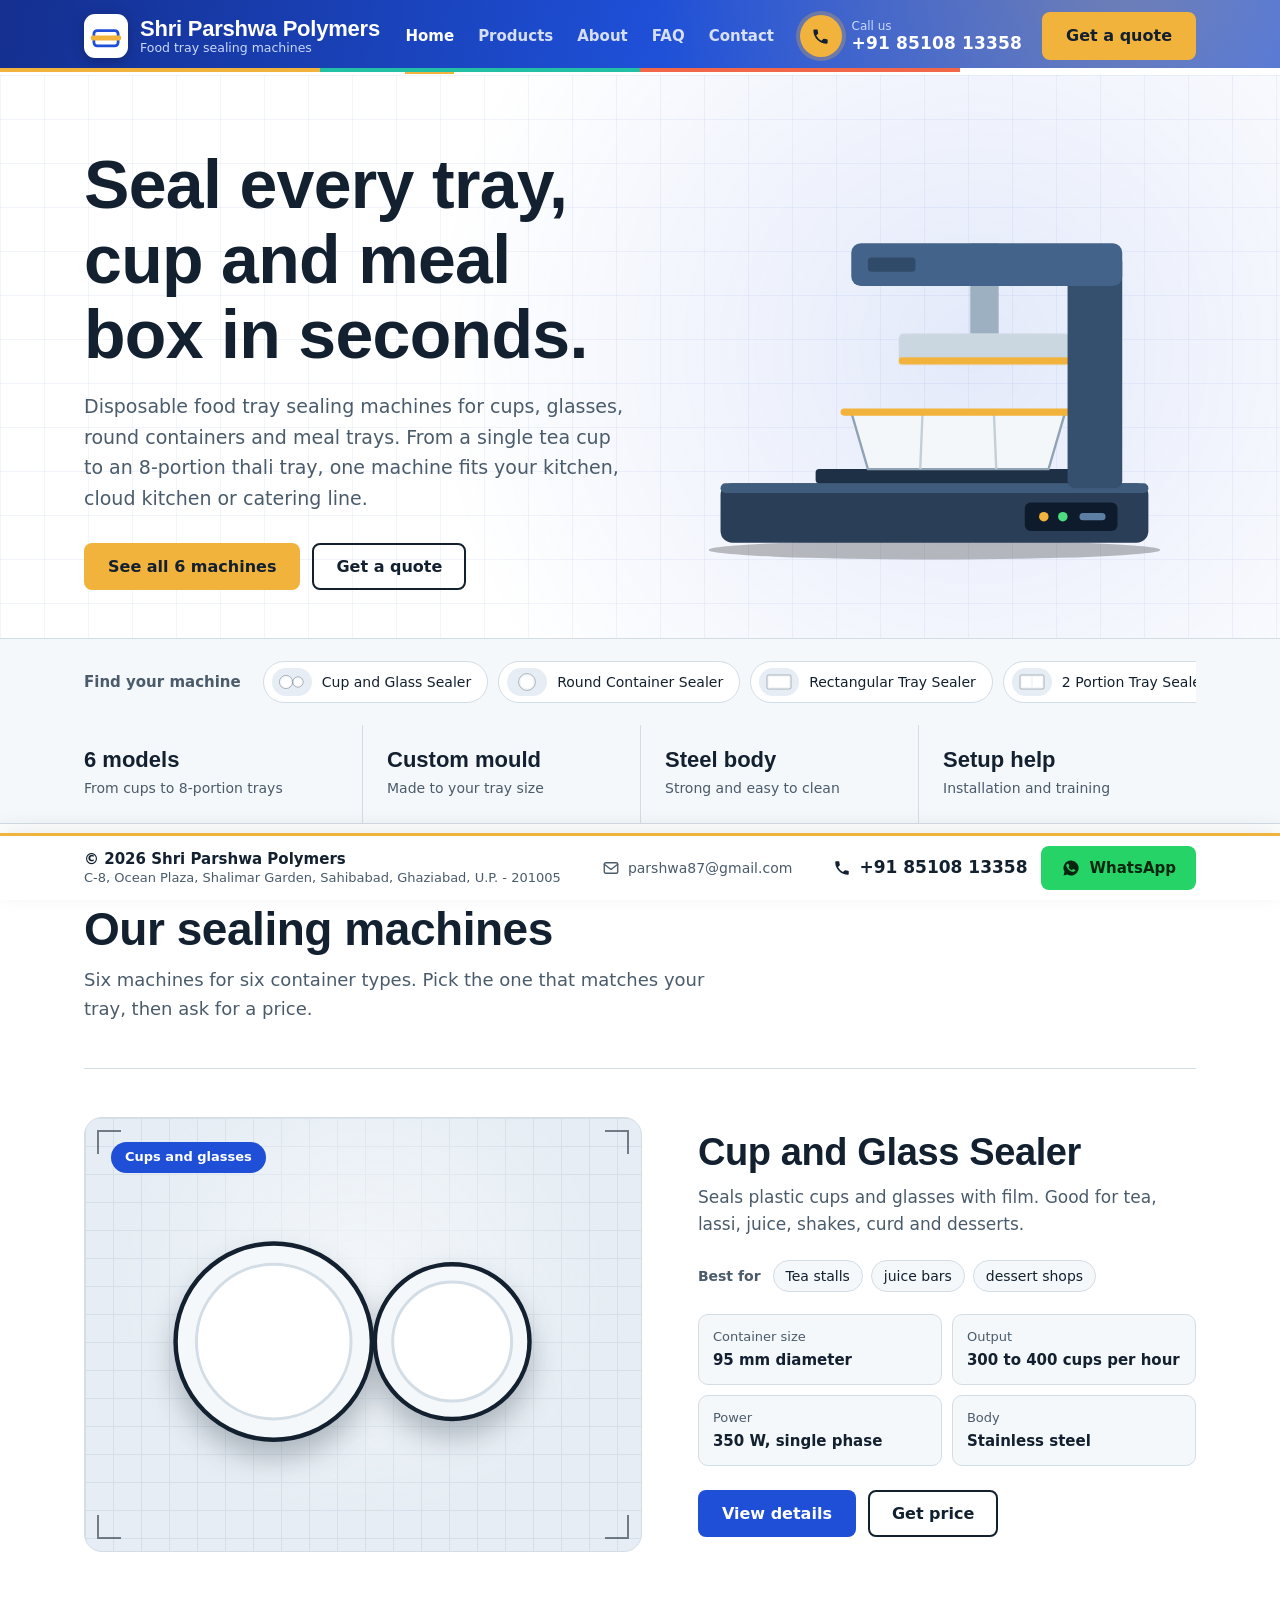
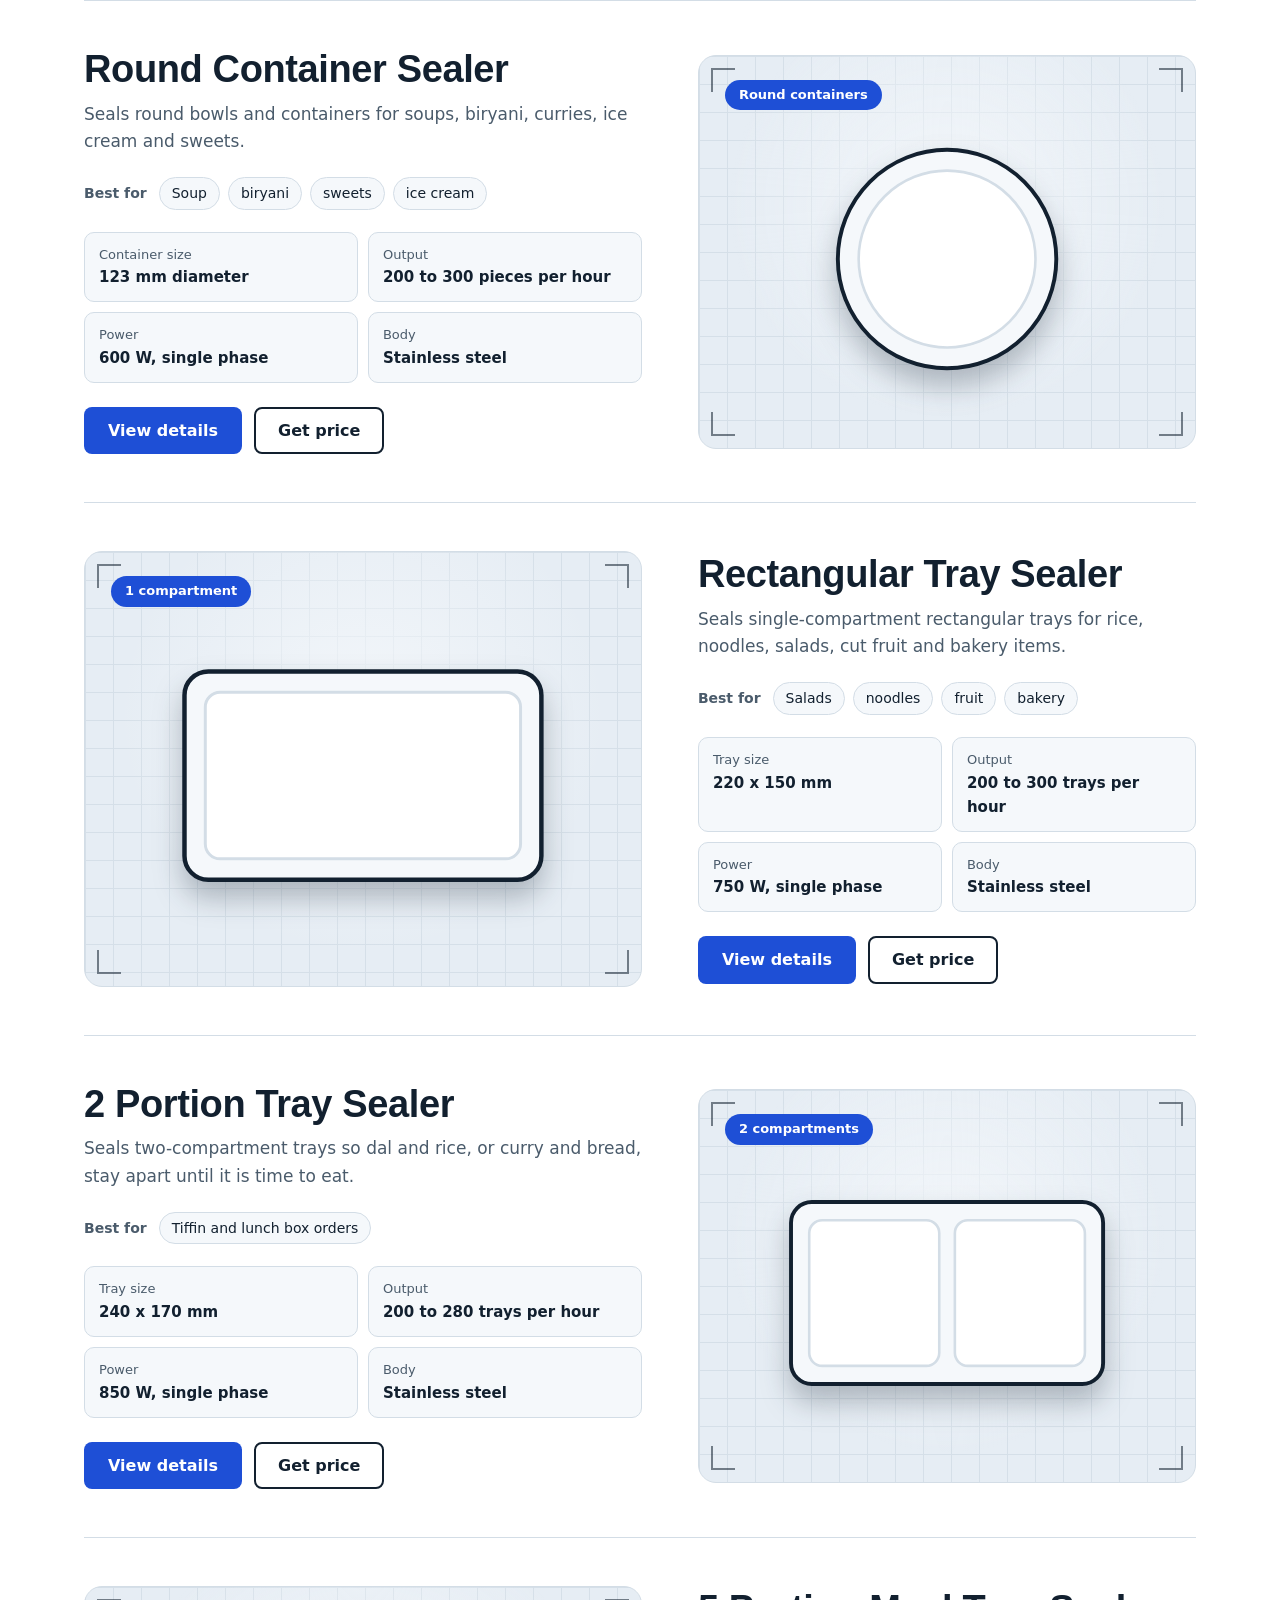
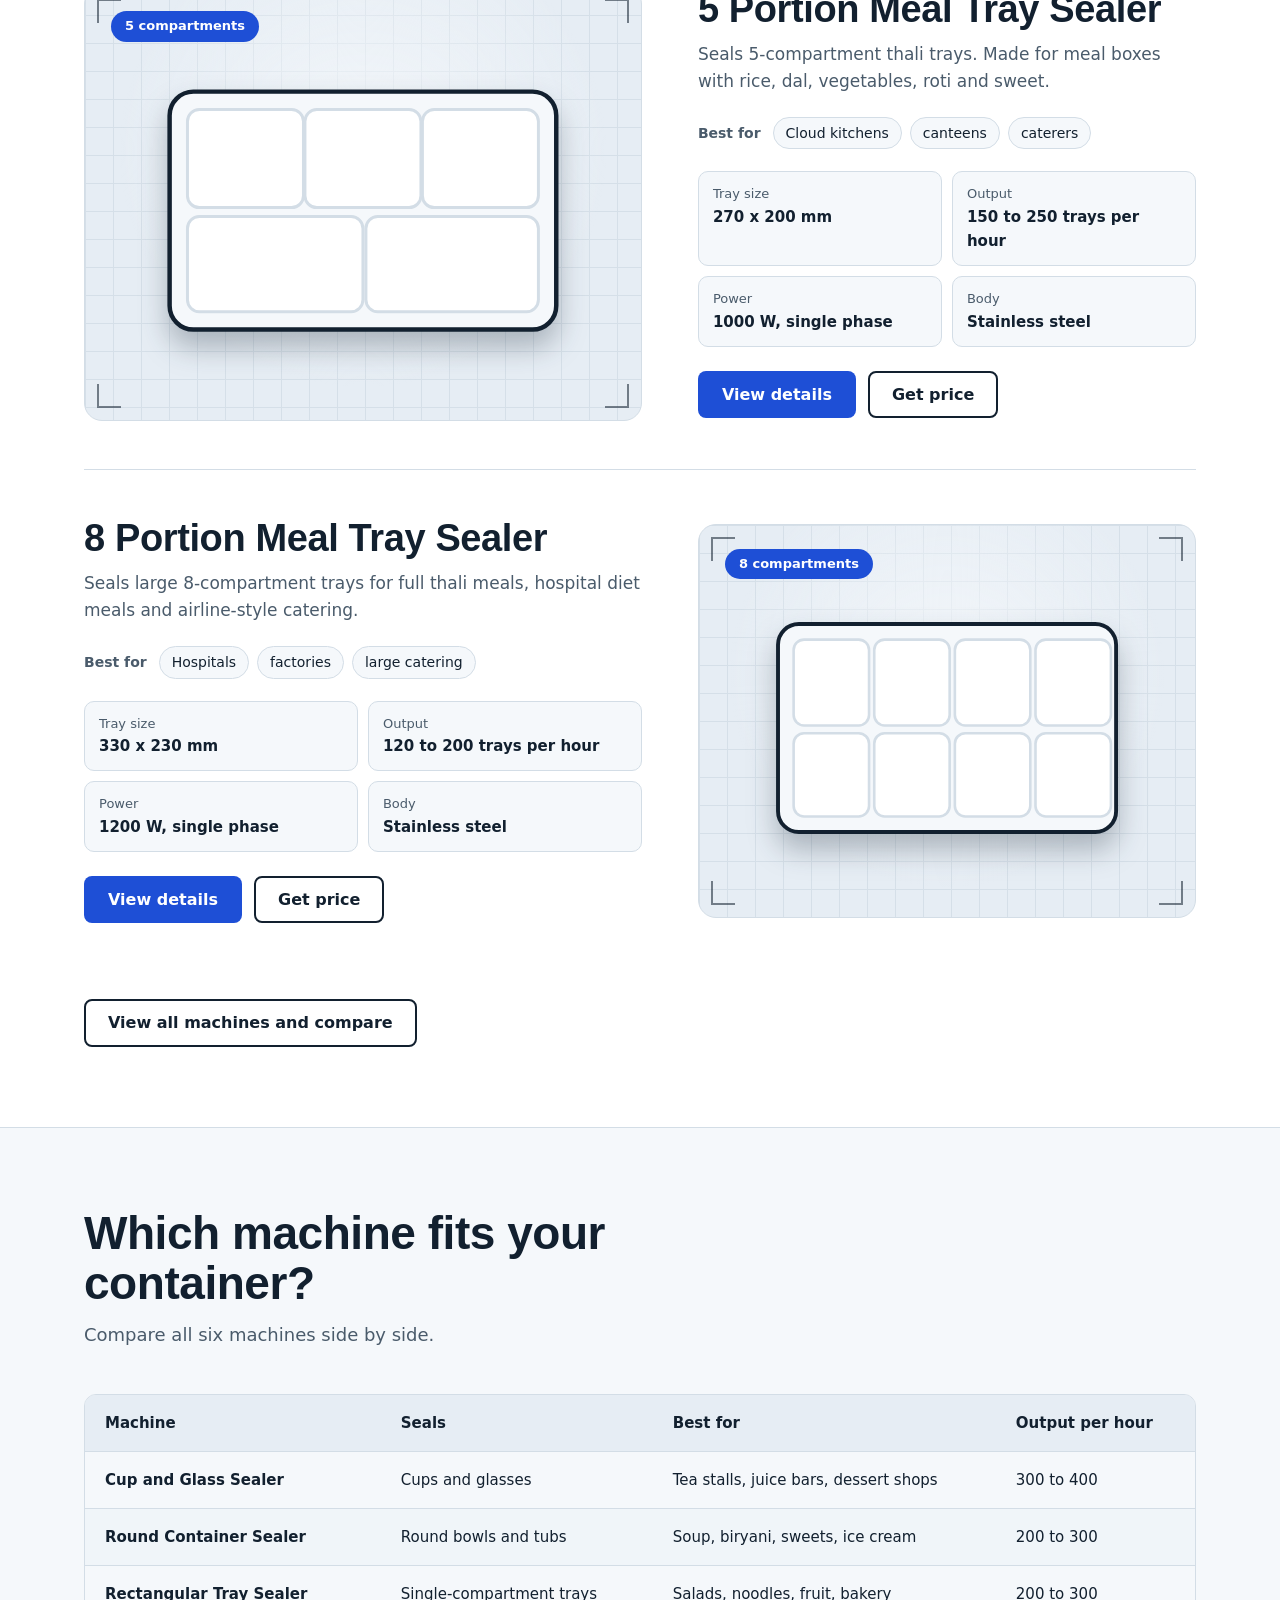
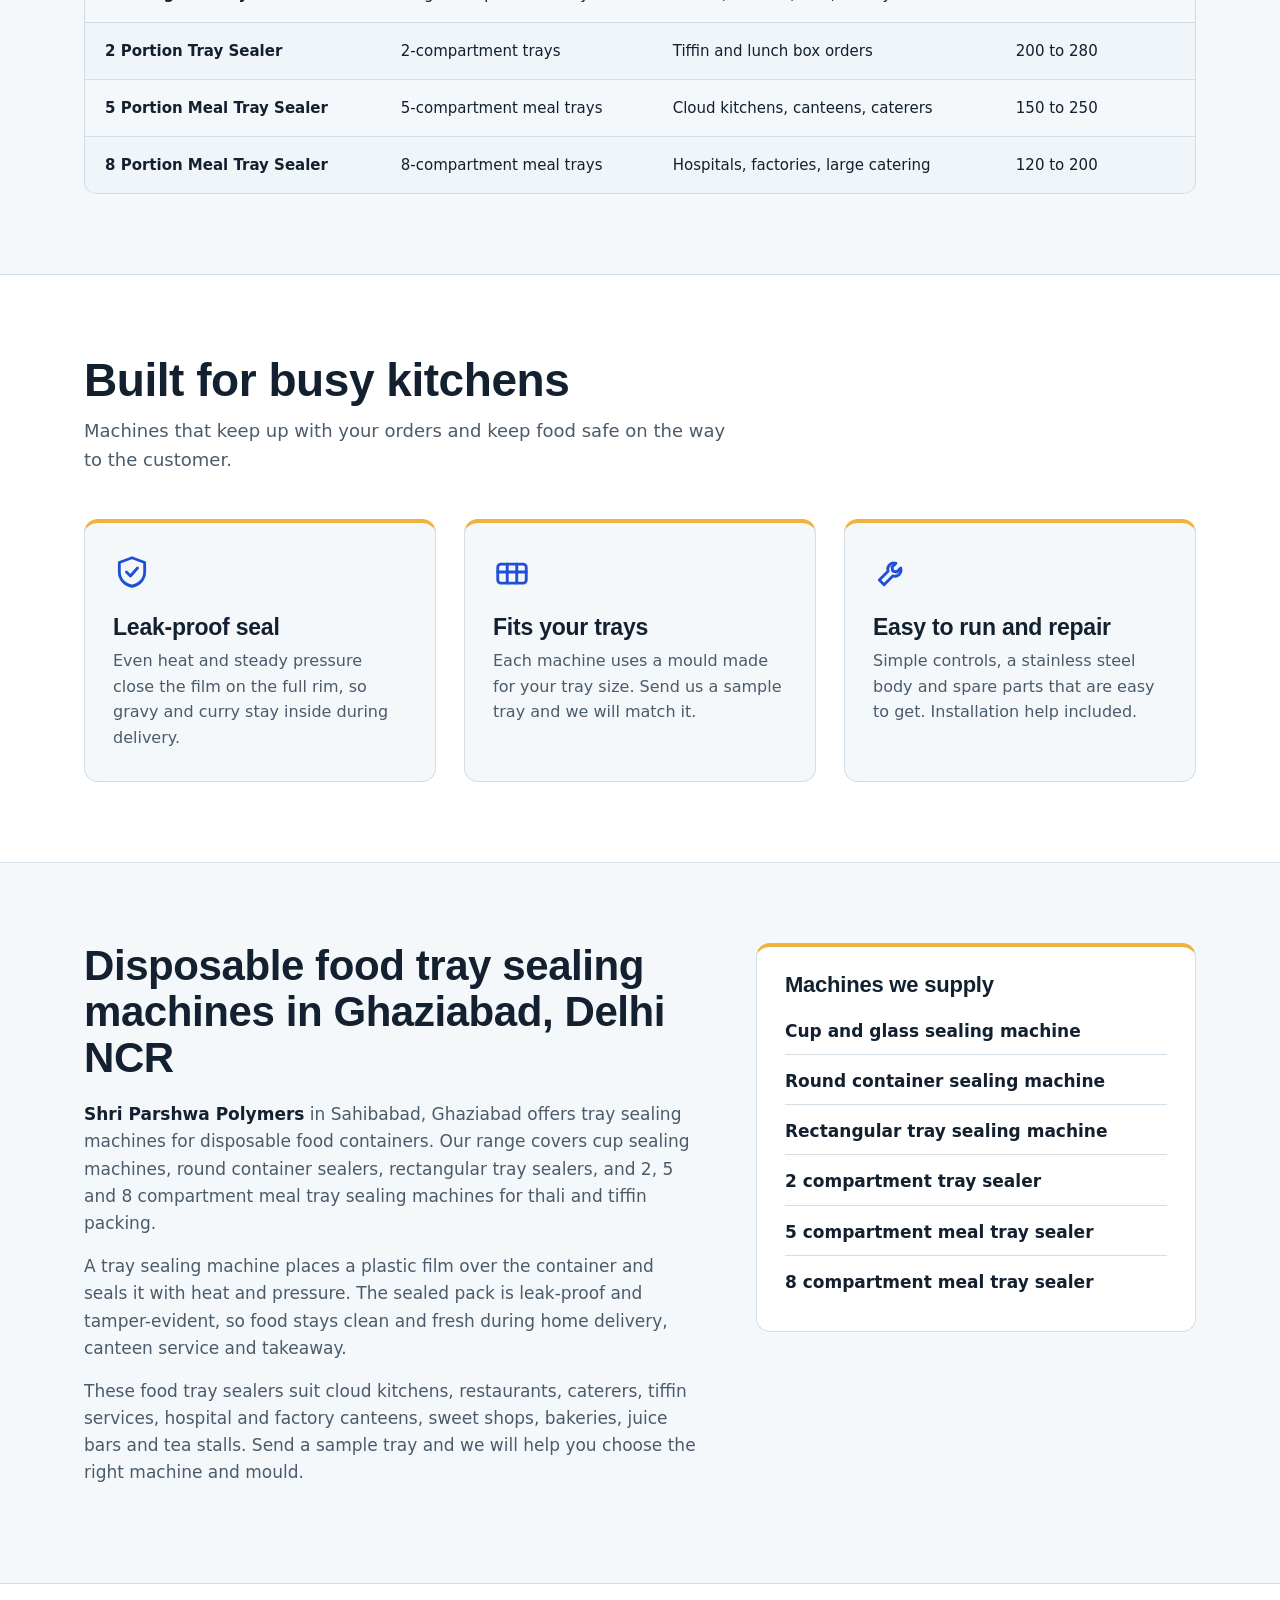
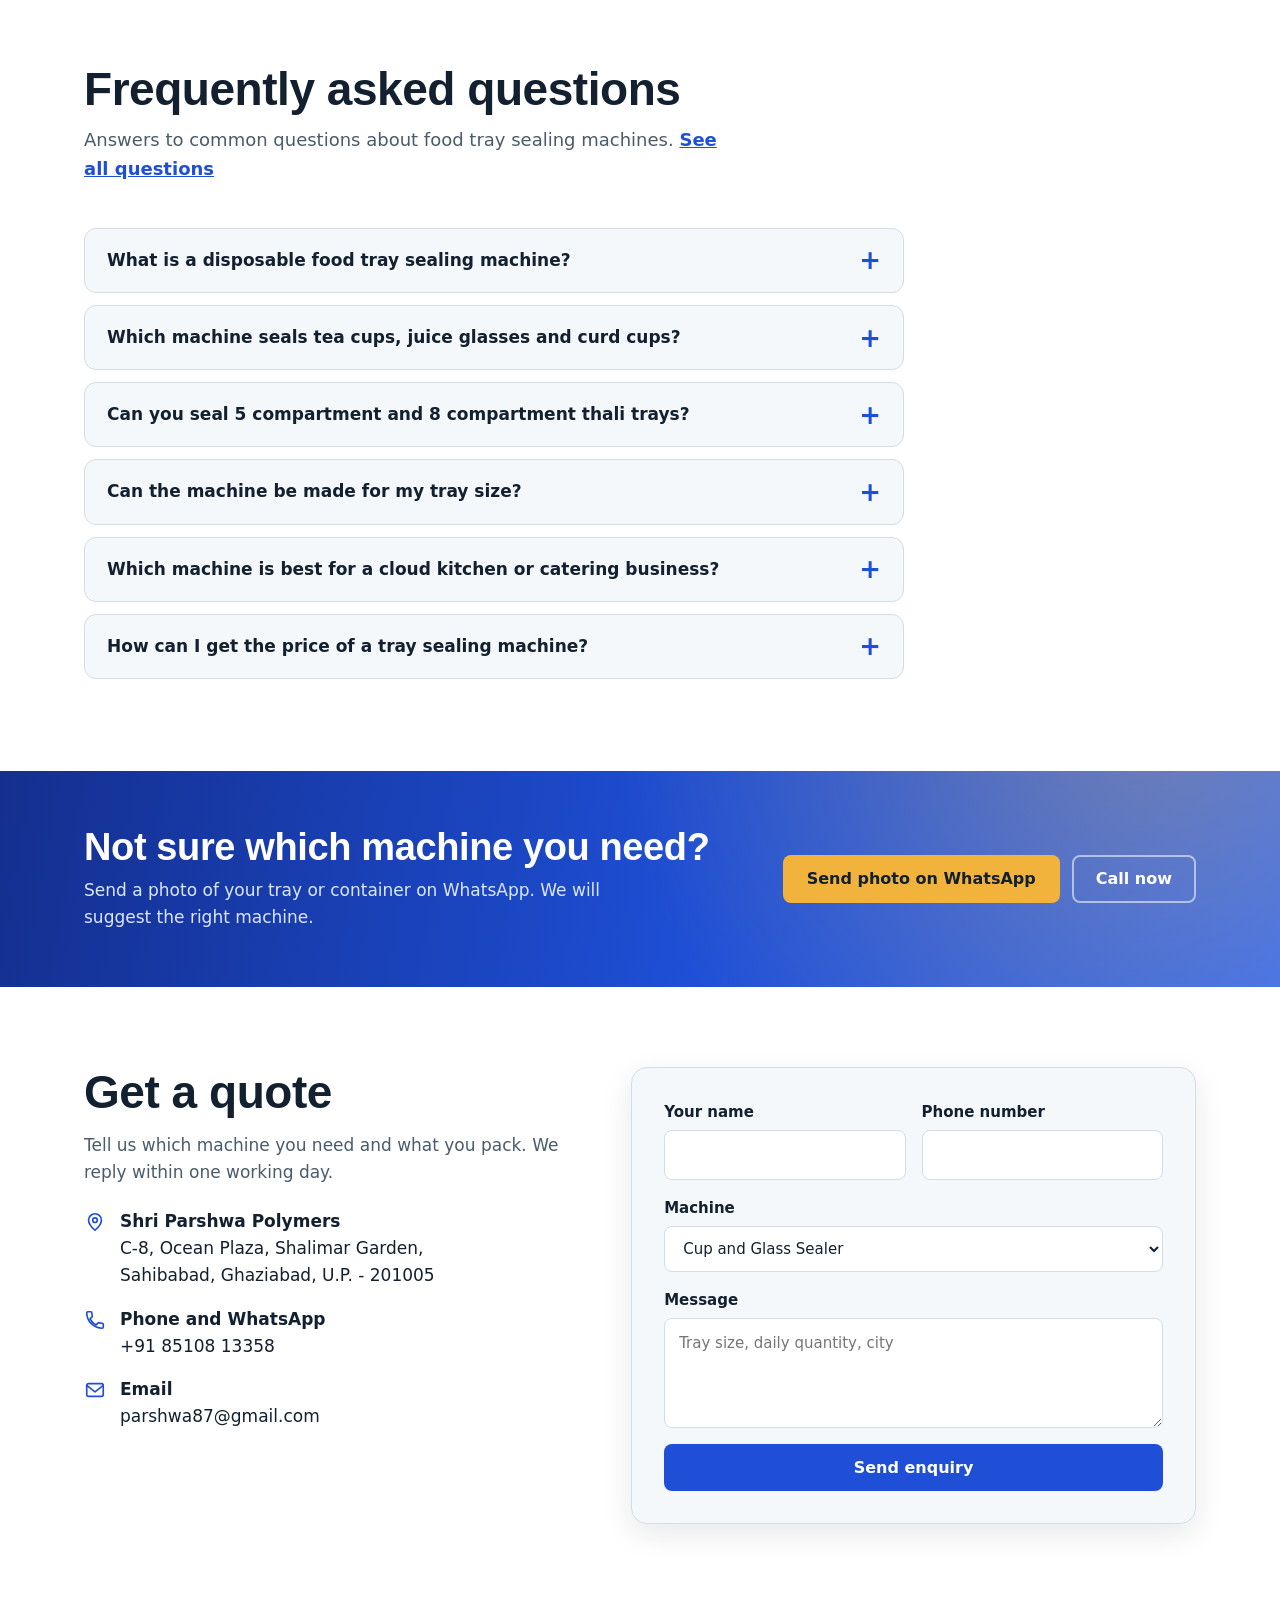
==== commit cb54297f: "Add files via upload" ====
--- a/index.html
+++ b/index.html
@@ -12,11 +12,9 @@
 <meta name="format-detection" content="telephone=yes">
 <meta name="geo.region" content="IN-UP">
 <meta name="geo.placename" content="Ghaziabad">
-<!-- IMPORTANT: apne asli domain se https://www.yourwebsite.com ko replace karein (is file mein, robots.txt aur sitemap.xml mein) -->
+<!-- IMPORTANT: https://www.yourwebsite.com ko apne asli domain se replace karein (saare pages, robots.txt aur sitemap.xml mein) -->
 <link rel="canonical" href="https://www.yourwebsite.com/">
 <link rel="icon" href="data:image/svg+xml,%3Csvg xmlns='http://www.w3.org/2000/svg' viewBox='0 0 40 40'%3E%3Crect width='40' height='40' rx='10' fill='%231E4FD6'/%3E%3Crect x='9' y='15' width='22' height='14' rx='3' fill='none' stroke='%23fff' stroke-width='2.5'/%3E%3Crect x='6' y='19.5' width='28' height='4.5' rx='2.25' fill='%23F2B33D'/%3E%3C/svg%3E">
-
-<!-- Open Graph (WhatsApp, Facebook, LinkedIn previews) -->
 <meta property="og:type" content="website">
 <meta property="og:site_name" content="Shri Parshwa Polymers">
 <meta property="og:locale" content="en_IN">
@@ -25,14 +23,11 @@
 <meta property="og:url" content="https://www.yourwebsite.com/">
 <meta property="og:image" content="https://www.yourwebsite.com/images/og-image.jpg">
 <meta property="og:image:alt" content="Disposable food tray sealing machines by Shri Parshwa Polymers">
-
-<!-- Twitter / X -->
 <meta name="twitter:card" content="summary_large_image">
 <meta name="twitter:title" content="Disposable Food Tray Sealing Machines | Shri Parshwa Polymers">
 <meta name="twitter:description" content="Disposable food tray sealing machines in Ghaziabad: cup, round container, rectangular, 2, 5 and 8 portion meal tray sealers. Get a quote on 8510813358.">
 <meta name="twitter:image" content="https://www.yourwebsite.com/images/og-image.jpg">
-
-<!-- Structured data: business, products and FAQ (helps Google show rich results) -->
+<link rel="stylesheet" href="style.css">
 <script type="application/ld+json">
 {
   "@context": "https://schema.org",
@@ -80,494 +75,60 @@
         {
           "@type": "ListItem",
           "position": 1,
-          "item": {
-            "@type": "Product",
-            "name": "Cup and Glass Sealer",
-            "description": "Cup and glass sealing machine for plastic cups and glasses. Used for tea, lassi, juice, shakes, curd and desserts.",
-            "category": "Tray sealing machine",
-            "brand": {
-              "@type": "Brand",
-              "name": "Shri Parshwa Polymers"
-            }
-          }
+          "url": "https://www.yourwebsite.com/cup-and-glass-sealer.html",
+          "name": "Cup and Glass Sealer"
         },
         {
           "@type": "ListItem",
           "position": 2,
-          "item": {
-            "@type": "Product",
-            "name": "Round Container Sealer",
-            "description": "Round container sealing machine for bowls and tubs of 123 mm diameter. Used for soups, biryani, curries, ice cream and sweets.",
-            "category": "Tray sealing machine",
-            "brand": {
-              "@type": "Brand",
-              "name": "Shri Parshwa Polymers"
-            }
-          }
+          "url": "https://www.yourwebsite.com/round-container-sealer.html",
+          "name": "Round Container Sealer"
         },
         {
           "@type": "ListItem",
           "position": 3,
-          "item": {
-            "@type": "Product",
-            "name": "Rectangular Tray Sealer",
-            "description": "Rectangular tray sealing machine for single-compartment disposable trays. Used for rice, noodles, salads, cut fruit and bakery items.",
-            "category": "Tray sealing machine",
-            "brand": {
-              "@type": "Brand",
-              "name": "Shri Parshwa Polymers"
-            }
-          }
+          "url": "https://www.yourwebsite.com/rectangular-tray-sealer.html",
+          "name": "Rectangular Tray Sealer"
         },
         {
           "@type": "ListItem",
           "position": 4,
-          "item": {
-            "@type": "Product",
-            "name": "2 Portion Tray Sealer",
-            "description": "2 compartment tray sealing machine for lunch box and tiffin trays, such as dal and rice or curry and bread.",
-            "category": "Tray sealing machine",
-            "brand": {
-              "@type": "Brand",
-              "name": "Shri Parshwa Polymers"
-            }
-          }
+          "url": "https://www.yourwebsite.com/2-portion-tray-sealer.html",
+          "name": "2 Portion Tray Sealer"
         },
         {
           "@type": "ListItem",
           "position": 5,
-          "item": {
-            "@type": "Product",
-            "name": "5 Portion Meal Tray Sealer",
-            "description": "5 compartment meal tray sealing machine for thali trays with rice, dal, vegetables, roti and sweet.",
-            "category": "Tray sealing machine",
-            "brand": {
-              "@type": "Brand",
-              "name": "Shri Parshwa Polymers"
-            }
-          }
+          "url": "https://www.yourwebsite.com/5-portion-meal-tray-sealer.html",
+          "name": "5 Portion Meal Tray Sealer"
         },
         {
           "@type": "ListItem",
           "position": 6,
-          "item": {
-            "@type": "Product",
-            "name": "8 Portion Meal Tray Sealer",
-            "description": "8 compartment meal tray sealing machine for large thali trays, hospital diet meals and catering.",
-            "category": "Tray sealing machine",
-            "brand": {
-              "@type": "Brand",
-              "name": "Shri Parshwa Polymers"
-            }
-          }
-        }
-      ]
-    },
-    {
-      "@type": "FAQPage",
-      "mainEntity": [
-        {
-          "@type": "Question",
-          "name": "What is a disposable food tray sealing machine?",
-          "acceptedAnswer": {
-            "@type": "Answer",
-            "text": "It is a machine that places a plastic film over a disposable food tray, cup or container and seals it with heat and pressure. The sealed pack stays leak-proof and clean during delivery and takeaway."
-          }
-        },
-        {
-          "@type": "Question",
-          "name": "Which machine seals tea cups, juice glasses and curd cups?",
-          "acceptedAnswer": {
-            "@type": "Answer",
-            "text": "The Cup and Glass Sealer is made for plastic cups and glasses. It suits tea, lassi, juice, shakes, curd and dessert cups."
-          }
-        },
-        {
-          "@type": "Question",
-          "name": "Can you seal 5 compartment and 8 compartment thali trays?",
-          "acceptedAnswer": {
-            "@type": "Answer",
-            "text": "Yes. We have a 5 Portion Meal Tray Sealer and an 8 Portion Meal Tray Sealer for multi-compartment thali and meal trays. A 2 Portion Tray Sealer is also available for tiffin trays."
-          }
-        },
-        {
-          "@type": "Question",
-          "name": "Can the machine be made for my tray size?",
-          "acceptedAnswer": {
-            "@type": "Answer",
-            "text": "Yes. Each machine uses a mould made for your tray size. Send us a sample tray or a photo with the size, and we will match the right machine and mould."
-          }
-        },
-        {
-          "@type": "Question",
-          "name": "Which machine is best for a cloud kitchen or catering business?",
-          "acceptedAnswer": {
-            "@type": "Answer",
-            "text": "It depends on your container. Cloud kitchens and caterers usually choose the 2, 5 or 8 Portion Meal Tray Sealer for thali and meal boxes, or the Round Container Sealer for biryani and curry bowls."
-          }
-        },
-        {
-          "@type": "Question",
-          "name": "How can I get the price of a tray sealing machine?",
-          "acceptedAnswer": {
-            "@type": "Answer",
-            "text": "Fill the enquiry form on this page, call +91 85108 13358, or message us on WhatsApp on the same number. We reply within one working day."
-          }
+          "url": "https://www.yourwebsite.com/8-portion-meal-tray-sealer.html",
+          "name": "8 Portion Meal Tray Sealer"
         }
       ]
     }
   ]
 }
 </script>
-<style>
-:root{
-  --bg:#FFFFFF;
-  --surface:#F5F8FB;
-  --panel:#E6EDF4;
-  --grid:#D5DFE8;
-  --ink:#12202F;
-  --muted:#4A5B6B;
-  --line:#D3DDE6;
-  --accent:#1E4FD6;
-  --accent-ink:#FFFFFF;
-  --film:#F2B33D;
-  --shadow:0 10px 30px rgba(18,32,47,.10);
-  color-scheme:light;
-}
-*{box-sizing:border-box;margin:0;padding:0}
-html{scroll-behavior:smooth;scroll-padding-top:88px}
-body{
-  font-family:system-ui,-apple-system,"Segoe UI",Roboto,"Helvetica Neue",Arial,sans-serif;
-  background:var(--bg);color:var(--ink);line-height:1.6;font-size:17px;
-  padding-top:75px;padding-bottom:67px;
-}
-h1,h2,h3{
-  font-family:Bahnschrift,"Franklin Gothic Medium","Arial Narrow","Roboto Condensed",sans-serif;
-  font-weight:700;letter-spacing:-.01em;line-height:1.1;
-}
-a{color:inherit}
-:focus-visible{outline:3px solid var(--accent);outline-offset:3px;border-radius:4px}
-.wrap{max-width:1160px;margin:0 auto;padding:0 24px}
-
-/* Buttons */
-.btn{
-  display:inline-flex;align-items:center;justify-content:center;gap:8px;
-  background:var(--accent);color:var(--accent-ink);border:2px solid transparent;cursor:pointer;
-  padding:12px 22px;border-radius:8px;font:600 16px/1.2 system-ui,sans-serif;text-decoration:none;
-  transition:transform .15s ease,filter .15s ease,background .15s ease;
-}
-.btn:hover{filter:brightness(1.1);transform:translateY(-1px)}
-.btn.ghost{background:transparent;color:var(--ink);border-color:var(--ink)}
-.btn.ghost:hover{background:var(--ink);color:var(--bg);filter:none}
-.btn.amber{background:var(--film);color:#12202F}
-.btn.light{background:transparent;color:#fff;border-color:rgba(255,255,255,.55)}
-.btn.light:hover{background:#fff;color:#12202F;filter:none}
-.btn svg{width:18px;height:18px;fill:currentColor;flex:none}
-
-/* Header */
-header{
-  position:fixed;top:0;left:0;right:0;z-index:20;color:#fff;
-  background:
-    radial-gradient(circle at 88% -40%,rgba(242,179,61,.35) 0,transparent 42%),
-    linear-gradient(100deg,#142F8F 0%,#1E4FD6 50%,#2F6BFF 100%);
-  transition:box-shadow .2s ease;
-}
-header.scrolled{box-shadow:0 8px 26px rgba(10,25,80,.35)}
-header::after{
-  content:"";position:absolute;left:0;right:0;bottom:0;height:4px;
-  background:linear-gradient(90deg,#F2B33D 0 25%,#22C1A5 25% 50%,#F2674A 50% 75%,#FFFFFF 75% 100%);
-}
-header :focus-visible{outline-color:#fff}
-.nav{display:flex;align-items:center;justify-content:space-between;height:72px;gap:20px}
-.logo{display:flex;align-items:center;gap:12px;text-decoration:none;white-space:nowrap;color:#fff}
-.logo-mark{width:44px;height:44px;flex:none;filter:drop-shadow(0 3px 6px rgba(0,0,0,.25))}
-.logo-text{display:grid;line-height:1.15}
-.logo-name{font-family:Bahnschrift,"Franklin Gothic Medium","Arial Narrow",sans-serif;font-weight:700;font-size:22px;letter-spacing:-.01em}
-.logo-tag{font-size:12.5px;color:#C9D8FF;font-weight:500}
-nav ul{list-style:none;display:flex;gap:30px;font-size:15px;font-weight:600}
-nav a{text-decoration:none;color:rgba(255,255,255,.82);padding:26px 0 22px;border-bottom:4px solid transparent;display:block;transition:color .15s ease,border-color .15s ease}
-nav a:hover{color:#fff;border-bottom-color:rgba(255,255,255,.45)}
-nav a.active{color:#fff;border-bottom-color:var(--film)}
-.nav-right{display:flex;align-items:center;gap:20px;flex:none}
-.call{display:flex;align-items:center;gap:10px;text-decoration:none;white-space:nowrap;color:#fff;flex:none}
-.call-icon{width:42px;height:42px;border-radius:50%;background:var(--film);color:#12202F;display:grid;place-items:center;flex:none;box-shadow:0 0 0 4px rgba(242,179,61,.28)}
-.call-icon svg{width:19px;height:19px;fill:currentColor}
-.call-text{display:grid;line-height:1.2}
-.call-text small{font-size:12px;color:#C9D8FF;font-weight:500}
-.call-text b{font-size:17px;letter-spacing:.01em}
-.call:hover .call-text b{color:var(--film)}
-.phone{display:inline-flex;align-items:center;gap:8px;font-weight:700;text-decoration:none;white-space:nowrap;color:var(--ink)}
-.phone svg{width:18px;height:18px;flex:none;fill:currentColor}
-.phone:hover{color:var(--accent)}
-
-/* Hero */
-.hero{
-  background:
-    radial-gradient(circle at 76% 42%,rgba(30,79,214,.12) 0,transparent 52%),
-    linear-gradient(rgba(30,79,214,.06) 1px,transparent 1px) 0 0/44px 44px,
-    linear-gradient(90deg,rgba(30,79,214,.06) 1px,transparent 1px) 0 0/44px 44px,
-    #FFFFFF;
-  color:var(--ink);padding:72px 0 0;overflow:hidden;
-}
-.hero .wrap{display:grid;grid-template-columns:1.05fr 1fr;gap:40px;align-items:center}
-.hero h1{font-size:clamp(40px,5.6vw,68px);margin-bottom:20px}
-.hero p.lead{font-size:19px;color:var(--muted);max-width:30em;margin-bottom:30px}
-.hero .actions{display:flex;gap:12px;flex-wrap:wrap}
-.machine{width:100%;height:auto;display:block}
-.head-g{animation:press 2.8s ease-in-out .5s both}
-@keyframes press{0%{transform:translateY(-36px)}42%{transform:translateY(0)}62%{transform:translateY(0)}100%{transform:translateY(-36px)}}
-.film-line{animation:seal 2.8s ease-in-out .5s both}
-@keyframes seal{0%{stroke:#8FA3B5}45%{stroke:#8FA3B5}60%{stroke:#F2B33D}100%{stroke:#F2B33D}}
-.glow{animation:glow 2.8s ease-in-out .5s both}
-@keyframes glow{0%,40%{opacity:0}55%{opacity:.9}100%{opacity:0}}
-
-/* Machine finder strip */
-.finder{margin-top:48px;border-top:1px solid var(--line);background:var(--surface)}
-.finder .wrap{display:flex;align-items:center;gap:20px;padding-top:18px;padding-bottom:18px;grid-template-columns:none}
-.finder-title{font-weight:600;color:var(--muted);font-size:15px;white-space:nowrap}
-.chips{display:flex;gap:10px;overflow-x:auto;padding:4px 2px;scrollbar-width:thin}
-.chip{
-  display:flex;align-items:center;gap:10px;flex:none;text-decoration:none;color:var(--ink);background:#fff;
-  border:1px solid var(--line);border-radius:999px;padding:6px 16px 6px 8px;font-size:14px;font-weight:500;
-  transition:background .15s ease,border-color .15s ease;
-}
-.chip:hover{border-color:var(--accent);box-shadow:0 4px 12px rgba(30,79,214,.15)}
-.chip svg{width:40px;height:28px;background:var(--panel);border-radius:999px;padding:3px}
-
-/* Facts strip */
-.facts{background:var(--surface);border-bottom:1px solid var(--line)}
-.facts .wrap{display:grid;grid-template-columns:repeat(4,1fr);gap:0}
-.fact{padding:22px 24px;border-left:1px solid var(--line)}
-.fact:first-child{border-left:0;padding-left:0}
-.fact b{display:block;font-family:Bahnschrift,"Franklin Gothic Medium","Arial Narrow",sans-serif;font-size:22px;line-height:1.2}
-.fact span{color:var(--muted);font-size:14px}
-
-/* Sections */
-section{padding:80px 0}
-.section-head{max-width:38em;margin-bottom:44px}
-.section-head h2{font-size:clamp(30px,4vw,46px);margin-bottom:12px}
-.section-head p{color:var(--muted);font-size:18px}
-
-/* Products */
-.product{
-  display:grid;grid-template-columns:minmax(0,1.12fr) minmax(0,1fr);gap:56px;align-items:center;
-  padding:48px 0;border-top:1px solid var(--line);
-}
-.product:nth-child(even) .media{order:2}
-.media{min-width:0}
-.art{
-  position:relative;border-radius:18px;padding:60px 40px 46px;
-  background:
-    radial-gradient(ellipse at 50% 38%,color-mix(in srgb,var(--surface) 85%,transparent) 0,transparent 62%),
-    linear-gradient(var(--grid) 1px,transparent 1px) 0 0/28px 28px,
-    linear-gradient(90deg,var(--grid) 1px,transparent 1px) 0 0/28px 28px,
-    var(--panel);
-  border:1px solid var(--line);
-}
-.art::before{
-  content:"";position:absolute;inset:12px;pointer-events:none;opacity:.55;
-  background:
-    linear-gradient(var(--ink),var(--ink)) top left/24px 2px no-repeat,
-    linear-gradient(var(--ink),var(--ink)) top left/2px 24px no-repeat,
-    linear-gradient(var(--ink),var(--ink)) top right/24px 2px no-repeat,
-    linear-gradient(var(--ink),var(--ink)) top right/2px 24px no-repeat,
-    linear-gradient(var(--ink),var(--ink)) bottom left/24px 2px no-repeat,
-    linear-gradient(var(--ink),var(--ink)) bottom left/2px 24px no-repeat,
-    linear-gradient(var(--ink),var(--ink)) bottom right/24px 2px no-repeat,
-    linear-gradient(var(--ink),var(--ink)) bottom right/2px 24px no-repeat;
-}
-.art svg{width:100%;height:auto;display:block;filter:drop-shadow(0 16px 14px rgba(18,32,47,.28))}
-.tag{
-  position:absolute;top:24px;left:26px;z-index:1;background:var(--accent);color:var(--accent-ink);
-  font-size:13px;font-weight:600;padding:5px 14px;border-radius:999px;
-}
-.art.has-photo{padding:0;border:0;background:var(--surface);overflow:hidden;box-shadow:14px 14px 0 var(--film);cursor:zoom-in}
-.art.has-photo::before{display:none}
-.art.has-photo .tag{top:16px;left:16px}
-.art img{width:100%;aspect-ratio:4/3;object-fit:cover;display:block;transition:transform .5s ease}
-.art.has-photo:hover img{transform:scale(1.05)}
-.thumbs{display:flex;gap:10px;margin-top:26px;flex-wrap:wrap}
-.thumb{width:76px;height:58px;border-radius:8px;overflow:hidden;border:2px solid var(--line);padding:0;background:var(--surface);cursor:pointer}
-.thumb img{width:100%;height:100%;object-fit:cover;display:block}
-.thumb.on{border-color:var(--accent)}
-.thumb:hover{border-color:var(--film)}
-.uses{display:flex;flex-wrap:wrap;gap:8px;align-items:center;margin-bottom:22px;font-size:14px}
-.uses span{color:var(--muted);font-weight:600;margin-right:4px}
-.uses em{font-style:normal;background:var(--surface);border:1px solid var(--line);border-radius:999px;padding:4px 12px;font-weight:500}
-.lightbox{position:fixed;inset:0;z-index:50;background:rgba(255,255,255,.97);display:grid;place-items:center;padding:24px;cursor:zoom-out}
-.lightbox img{max-width:94vw;max-height:88vh;border-radius:10px;display:block;box-shadow:var(--shadow)}
-.lightbox button{position:absolute;top:16px;right:20px;background:none;border:0;color:var(--ink);font-size:40px;line-height:1;cursor:pointer}
-.product h3{font-size:clamp(28px,3vw,38px);margin-bottom:10px}
-.product p{color:var(--muted);margin-bottom:22px;max-width:34em}
-dl.specs{display:grid;grid-template-columns:1fr 1fr;gap:10px;margin-bottom:24px}
-dl.specs>div{background:var(--surface);border:1px solid var(--line);border-radius:10px;padding:12px 14px}
-dl.specs dt{color:var(--muted);font-size:13px}
-dl.specs dd{font-weight:700;font-size:15px}
-.product .actions{display:flex;gap:12px;flex-wrap:wrap}
-
-/* Compare */
-.compare{background:var(--surface);border-top:1px solid var(--line);border-bottom:1px solid var(--line)}
-.table-scroll{overflow-x:auto;border:1px solid var(--line);border-radius:12px}
-table{border-collapse:collapse;width:100%;min-width:680px;font-size:15px}
-th,td{text-align:left;padding:16px 20px;border-bottom:1px solid var(--line)}
-th{font-weight:700;background:var(--panel)}
-tbody tr:nth-child(even){background:color-mix(in srgb,var(--panel) 35%,transparent)}
-tbody tr:hover{background:color-mix(in srgb,var(--film) 18%,transparent)}
-tr:last-child td{border-bottom:0}
-
-/* Why */
-.points{display:grid;grid-template-columns:repeat(3,1fr);gap:28px}
-.point{background:var(--surface);border:1px solid var(--line);border-radius:14px;padding:30px 28px;border-top:4px solid var(--film)}
-.point svg{width:38px;height:38px;stroke:var(--accent);fill:none;stroke-width:1.8;stroke-linecap:round;stroke-linejoin:round;margin-bottom:16px}
-.point h3{font-size:23px;margin-bottom:8px}
-.point p{color:var(--muted);font-size:16px}
-
-/* SEO text + FAQ */
-.seo{background:var(--surface);border-top:1px solid var(--line);border-bottom:1px solid var(--line)}
-.seo .wrap{display:grid;grid-template-columns:1.4fr 1fr;gap:56px;align-items:start}
-.seo h2{font-size:clamp(28px,3.6vw,42px);margin-bottom:20px}
-.seo p{color:var(--muted);margin-bottom:16px;max-width:40em}
-.seo p strong{color:var(--ink)}
-.seo-links{background:var(--bg);border:1px solid var(--line);border-radius:14px;padding:26px 28px;border-top:4px solid var(--film)}
-.seo-links h3{font-size:22px;margin-bottom:12px}
-.seo-links ul{list-style:none;display:grid;gap:4px}
-.seo-links a{display:block;padding:9px 0;border-bottom:1px solid var(--line);text-decoration:none;font-weight:600}
-.seo-links li:last-child a{border-bottom:0}
-.seo-links a:hover{color:var(--accent)}
-.faq .list{max-width:820px}
-details{background:var(--surface);border:1px solid var(--line);border-radius:12px;margin-bottom:12px}
-summary{list-style:none;cursor:pointer;padding:18px 22px;font-weight:700;display:flex;justify-content:space-between;align-items:center;gap:16px}
-summary::-webkit-details-marker{display:none}
-summary::after{content:"+";font-size:26px;line-height:1;color:var(--accent);flex:none}
-details[open] summary::after{content:"\2212"}
-details[open]{border-color:var(--accent)}
-details p{padding:0 22px 20px;color:var(--muted);max-width:42em}
-
-/* CTA band */
-.band{background:radial-gradient(circle at 90% -30%,rgba(242,179,61,.35) 0,transparent 45%),linear-gradient(100deg,#142F8F 0%,#1E4FD6 55%,#2F6BFF 100%);color:#fff;padding:56px 0}
-.band .wrap{display:flex;align-items:center;justify-content:space-between;gap:32px;flex-wrap:wrap}
-.band h2{font-size:clamp(26px,3.4vw,38px);margin-bottom:8px}
-.band p{color:#DCE6FF;max-width:34em}
-.band .actions{display:flex;gap:12px;flex-wrap:wrap}
-
-/* Contact */
-.contact .wrap{display:grid;grid-template-columns:1fr 1.15fr;gap:56px;align-items:start}
-.contact h2{font-size:clamp(30px,4vw,46px);margin-bottom:14px}
-.contact p{color:var(--muted);margin-bottom:22px}
-.info{display:grid;gap:16px}
-.info div{display:flex;gap:14px;align-items:flex-start}
-.info svg{width:22px;height:22px;flex:none;margin-top:3px;stroke:var(--accent);fill:none;stroke-width:1.8;stroke-linecap:round;stroke-linejoin:round}
-.info b{display:block}
-.info a{text-decoration:none}
-.info a:hover{color:var(--accent)}
-form{display:grid;gap:16px;background:var(--surface);border:1px solid var(--line);border-radius:16px;padding:32px;box-shadow:var(--shadow)}
-label{display:grid;gap:6px;font-weight:600;font-size:15px}
-input,select,textarea{
-  font:inherit;font-weight:400;color:var(--ink);background:var(--bg);
-  border:1.5px solid var(--line);border-radius:8px;padding:12px 14px;width:100%;
-}
-input:focus,select:focus,textarea:focus{border-color:var(--accent);outline:none;box-shadow:0 0 0 3px color-mix(in srgb,var(--accent) 25%,transparent)}
-textarea{min-height:110px;resize:vertical}
-.row{display:grid;grid-template-columns:1fr 1fr;gap:16px}
-.ok{display:none;padding:14px 16px;border-left:4px solid var(--accent);background:var(--panel);border-radius:4px}
-.ok.show{display:block}
-.ok.err{border-left-color:#D93A2B}
-.btn:disabled{opacity:.65;cursor:wait;transform:none}
-[hidden]{display:none !important}
-.toast{position:fixed;left:50%;bottom:80px;transform:translateX(-50%);z-index:40;background:var(--ink);color:var(--bg);padding:12px 20px;border-radius:10px;font-size:15px;font-weight:600;box-shadow:var(--shadow);max-width:90vw;text-align:center}
-.thanks{background:var(--surface);border:1px solid var(--line);border-radius:16px;padding:40px 32px;box-shadow:var(--shadow);text-align:center;border-top:5px solid var(--film)}
-.thanks-icon{width:68px;height:68px;border-radius:50%;background:#1F9D55;display:grid;place-items:center;margin:0 auto 20px}
-.thanks-icon svg{width:34px;height:34px;fill:none;stroke:#fff;stroke-width:3;stroke-linecap:round;stroke-linejoin:round}
-.thanks h3{font-size:clamp(28px,3.4vw,36px);margin-bottom:14px}
-.thanks p{color:var(--muted);margin:0 auto 14px;max-width:30em}
-.thanks p b,.thanks p a{color:var(--ink)}
-.thanks-actions{display:flex;gap:12px;justify-content:center;flex-wrap:wrap;margin-top:22px}
-
-/* Footer */
-footer{
-  position:fixed;bottom:0;left:0;right:0;z-index:20;
-  background:#FFFFFF;color:var(--muted);font-size:14px;border-top:3px solid var(--film);box-shadow:0 -6px 20px rgba(18,32,47,.08);
-}
-.foot{display:flex;align-items:center;justify-content:space-between;gap:24px;height:64px}
-.foot-info{display:grid;line-height:1.35;min-width:0}
-.foot-info b{color:var(--ink);font-size:15px}
-.foot-info span{font-size:13px;color:var(--muted);white-space:nowrap;overflow:hidden;text-overflow:ellipsis}
-.foot-mail{display:inline-flex;align-items:center;gap:8px;color:var(--muted);text-decoration:none;white-space:nowrap}
-.foot-mail svg{width:18px;height:18px;flex:none}
-.foot-mail:hover{color:var(--accent)}
-.foot-actions{display:flex;align-items:center;gap:14px}
-footer .phone{color:var(--ink);font-size:17px}
-footer .phone:hover{color:var(--accent)}
-.btn.wa{background:#25D366;color:#08260F;padding:10px 18px;font-size:15px}
-.btn.wa svg{width:20px;height:20px}
-
-@media (max-width:1100px){
-  .nav .btn{display:none}
-  .logo-tag{display:none}
-  nav ul{gap:22px}
-}
-@media (max-width:900px){
-  nav ul{display:none}
-  .nav .btn{display:none}
-  .logo-tag{display:none}
-  .logo-name{font-size:19px}
-  .foot-mail{display:none}
-  .hero .wrap,.product,.contact .wrap{grid-template-columns:1fr}
-  .product:nth-child(even) .media{order:0}
-  .points{grid-template-columns:1fr}
-  .seo .wrap{grid-template-columns:1fr;gap:32px}
-  .facts .wrap{grid-template-columns:1fr 1fr}
-  .fact{border-left:0;padding-left:0;border-top:1px solid var(--line)}
-  .fact:nth-child(-n+2){border-top:0}
-  .row{grid-template-columns:1fr}
-  .hero{padding-top:40px}
-  .art{padding:56px 24px 36px}
-  .finder-title{display:none}
-  section{padding:52px 0}
-  form{padding:22px}
-}
-@media (max-width:520px){
-  .wrap{padding:0 16px}
-  .nav{height:64px}
-  body{padding-top:67px;padding-bottom:62px}
-  .logo-mark{display:none}
-  .nav{gap:12px}
-  .logo{white-space:normal;min-width:0}
-  .logo-name{font-size:15px;line-height:1.1}
-  .call-icon{width:34px;height:34px}
-  .call-icon svg{width:16px;height:16px}
-  .call-text small{display:none}
-  .call-text b{font-size:15px;white-space:nowrap}
-  .foot{height:58px}
-  .foot-info{display:none}
-  .foot-actions{width:100%;justify-content:space-between}
-  footer .phone{font-size:16px}
-  .btn.wa{padding:9px 16px;font-size:14px}
-  dl.specs{grid-template-columns:1fr 1fr}
-}
-@media (prefers-reduced-motion:reduce){
-  html{scroll-behavior:auto}
-  .head-g,.film-line,.glow{animation:none}
-  .film-line{stroke:#F2B33D}
-  .btn,.chip,.art img{transition:none}
-  .art.has-photo:hover img{transform:none}
-}
-</style>
 </head>
-<body>
+<body data-page="home">
 
 <header id="siteHeader">
   <div class="wrap nav">
-    <a class="logo" href="#top" aria-label="Shri Parshwa Polymers home">
+    <a class="logo" href="index.html" aria-label="Shri Parshwa Polymers home">
       <svg class="logo-mark" viewBox="0 0 40 40" aria-hidden="true"><rect width="40" height="40" rx="10" fill="#fff"/><rect x="9" y="15" width="22" height="14" rx="3" fill="none" stroke="#1E4FD6" stroke-width="2.5"/><rect x="6" y="19.5" width="28" height="4.5" rx="2.25" fill="#F2B33D"/></svg>
       <span class="logo-text"><span class="logo-name">Shri Parshwa Polymers</span><span class="logo-tag">Food tray sealing machines</span></span>
     </a>
-    <nav aria-label="Main">
+    <nav id="siteNav" aria-label="Main">
       <ul>
-        <li><a href="#products">Machines</a></li>
-        <li><a href="#compare">Compare</a></li>
-        <li><a href="#why">Why us</a></li>
-        <li><a href="#contact">Contact</a></li>
+        <li><a href="index.html" class="active" aria-current="page">Home</a></li>
+        <li><a href="products.html">Products</a></li>
+        <li><a href="about.html">About</a></li>
+        <li><a href="faq.html">FAQ</a></li>
+        <li><a href="contact.html">Contact</a></li>
       </ul>
     </nav>
     <div class="nav-right">
@@ -576,6 +137,10 @@
         <span class="call-text"><small>Call us</small><b>+91 85108 13358</b></span>
       </a>
       <a class="btn amber" href="#contact">Get a quote</a>
+      <button class="menu-btn" id="menuBtn" type="button" aria-label="Menu" aria-expanded="false" aria-controls="siteNav">
+        <svg class="bars" viewBox="0 0 24 24" aria-hidden="true"><path d="M4 7h16M4 12h16M4 17h16"/></svg>
+        <svg class="x" viewBox="0 0 24 24" aria-hidden="true"><path d="M6 6l12 12M18 6L6 18"/></svg>
+      </button>
     </div>
   </div>
 </header>
@@ -646,6 +211,7 @@
         <p>Six machines for six container types. Pick the one that matches your tray, then ask for a price.</p>
       </div>
       <div id="productList"></div>
+      <p style="margin-top:28px"><a class="btn ghost" href="products.html">View all machines and compare</a></p>
     </div>
   </section>
 
@@ -703,12 +269,12 @@
       <div class="seo-links">
         <h3>Machines we supply</h3>
         <ul>
-          <li><a href="#cup">Cup and glass sealing machine</a></li>
-          <li><a href="#round">Round container sealing machine</a></li>
-          <li><a href="#rect">Rectangular tray sealing machine</a></li>
-          <li><a href="#p2">2 compartment tray sealer</a></li>
-          <li><a href="#p5">5 compartment meal tray sealer</a></li>
-          <li><a href="#p8">8 compartment meal tray sealer</a></li>
+          <li><a href="cup-and-glass-sealer.html">Cup and glass sealing machine</a></li>
+          <li><a href="round-container-sealer.html">Round container sealing machine</a></li>
+          <li><a href="rectangular-tray-sealer.html">Rectangular tray sealing machine</a></li>
+          <li><a href="2-portion-tray-sealer.html">2 compartment tray sealer</a></li>
+          <li><a href="5-portion-meal-tray-sealer.html">5 compartment meal tray sealer</a></li>
+          <li><a href="8-portion-meal-tray-sealer.html">8 compartment meal tray sealer</a></li>
         </ul>
       </div>
     </div>
@@ -718,7 +284,7 @@
     <div class="wrap">
       <div class="section-head">
         <h2>Frequently asked questions</h2>
-        <p>Answers to common questions about food tray sealing machines.</p>
+        <p>Answers to common questions about food tray sealing machines. <a href="faq.html" style="color:var(--accent);font-weight:600">See all questions</a></p>
       </div>
       <div class="list">
         <details><summary>What is a disposable food tray sealing machine?</summary><p>It is a machine that places a plastic film over a disposable food tray, cup or container and seals it with heat and pressure. The sealed pack stays leak-proof and clean during delivery and takeaway.</p></details>
@@ -824,253 +390,6 @@
 <div class="toast" id="toast" role="status" hidden></div>
 <div class="lightbox" id="lightbox" hidden><button type="button" aria-label="Close photo">&times;</button><img id="lbImg" alt=""></div>
 
-<script>
-/* ---------- Product data (edit specs here) ----------
-   PHOTO LAGANE KE LIYE: har product mein image:"" ke andar photo ka path likhein.
-   Photos ko index.html ke saath "images" naam ke folder mein rakhein. Example:
-     image:"images/cup-glass-sealer.jpg"
-   Agar image:"" khali hai to tray ka drawing dikhega.
-   EXTRA PHOTOS: gallery:[] mein aur photos daalein, jaise
-     gallery:["images/cup-2.jpg","images/cup-3.jpg"]
-   Tab photo ke neeche chhote thumbnails aayenge, aur photo par click karne se badi dikhegi.
-   Suggested names: cup-glass-sealer.jpg, round-container-sealer.jpg,
-   rectangular-tray-sealer.jpg, 2-portion-tray-sealer.jpg,
-   5-portion-meal-tray-sealer.jpg, 8-portion-meal-tray-sealer.jpg */
-const products = [
-  {
-    id:"cup", name:"Cup and Glass Sealer", type:"cup", image:"", gallery:[], tag:"Cups and glasses",
-    desc:"Seals plastic cups and glasses with film. Good for tea, lassi, juice, shakes, curd and desserts.",
-    seals:"Cups and glasses", best:"Tea stalls, juice bars, dessert shops",
-    specs:{ "Container size":"95 mm diameter", "Output":"300 to 400 cups per hour", "Power":"350 W, single phase", "Body":"Stainless steel" },
-    output:"300 to 400"
-  },
-  {
-    id:"round", name:"Round Container Sealer", type:"round", image:"", gallery:[], tag:"Round containers",
-    desc:"Seals round bowls and containers for soups, biryani, curries, ice cream and sweets.",
-    seals:"Round bowls and tubs", best:"Soup, biryani, sweets, ice cream",
-    specs:{ "Container size":"123 mm diameter", "Output":"200 to 300 pieces per hour", "Power":"600 W, single phase", "Body":"Stainless steel" },
-    output:"200 to 300"
-  },
-  {
-    id:"rect", name:"Rectangular Tray Sealer", type:"rect", image:"", gallery:[], tag:"1 compartment",
-    desc:"Seals single-compartment rectangular trays for rice, noodles, salads, cut fruit and bakery items.",
-    seals:"Single-compartment trays", best:"Salads, noodles, fruit, bakery",
-    specs:{ "Tray size":"220 x 150 mm", "Output":"200 to 300 trays per hour", "Power":"750 W, single phase", "Body":"Stainless steel" },
-    output:"200 to 300"
-  },
-  {
-    id:"p2", name:"2 Portion Tray Sealer", type:"p2", image:"", gallery:[], tag:"2 compartments",
-    desc:"Seals two-compartment trays so dal and rice, or curry and bread, stay apart until it is time to eat.",
-    seals:"2-compartment trays", best:"Tiffin and lunch box orders",
-    specs:{ "Tray size":"240 x 170 mm", "Output":"200 to 280 trays per hour", "Power":"850 W, single phase", "Body":"Stainless steel" },
-    output:"200 to 280"
-  },
-  {
-    id:"p5", name:"5 Portion Meal Tray Sealer", type:"p5", image:"", gallery:[], tag:"5 compartments",
-    desc:"Seals 5-compartment thali trays. Made for meal boxes with rice, dal, vegetables, roti and sweet.",
-    seals:"5-compartment meal trays", best:"Cloud kitchens, canteens, caterers",
-    specs:{ "Tray size":"270 x 200 mm", "Output":"150 to 250 trays per hour", "Power":"1000 W, single phase", "Body":"Stainless steel" },
-    output:"150 to 250"
-  },
-  {
-    id:"p8", name:"8 Portion Meal Tray Sealer", type:"p8", image:"", gallery:[], tag:"8 compartments",
-    desc:"Seals large 8-compartment trays for full thali meals, hospital diet meals and airline-style catering.",
-    seals:"8-compartment meal trays", best:"Hospitals, factories, large catering",
-    specs:{ "Tray size":"330 x 230 mm", "Output":"120 to 200 trays per hour", "Power":"1200 W, single phase", "Body":"Stainless steel" },
-    output:"120 to 200"
-  }
-];
-
-/* ---------- Tray drawings (top view) ---------- */
-function bay(x,y,w,h,r){
-  return `<rect x="${x}" y="${y}" width="${w}" height="${h}" rx="${r||10}" fill="var(--bg)" stroke="var(--line)" stroke-width="2"/>`;
-}
-function trayShape(type){
-  const ink="var(--ink)";
-  const shell=(x,y,w,h,r)=>`<rect x="${x}" y="${y}" width="${w}" height="${h}" rx="${r}" fill="var(--surface)" stroke="${ink}" stroke-width="3"/>`;
-  switch(type){
-    case "cup":
-      return `<circle cx="100" cy="110" r="66" fill="var(--surface)" stroke="${ink}" stroke-width="3"/>
-              <circle cx="100" cy="110" r="52" fill="var(--bg)" stroke="var(--line)" stroke-width="2"/>
-              <circle cx="220" cy="110" r="52" fill="var(--surface)" stroke="${ink}" stroke-width="3"/>
-              <circle cx="220" cy="110" r="40" fill="var(--bg)" stroke="var(--line)" stroke-width="2"/>`;
-    case "round":
-      return `<circle cx="160" cy="110" r="84" fill="var(--surface)" stroke="${ink}" stroke-width="3"/>
-              <circle cx="160" cy="110" r="68" fill="var(--bg)" stroke="var(--line)" stroke-width="2"/>`;
-    case "rect":
-      return shell(40,40,240,140,16)+bay(54,54,212,112,10);
-    case "p2":
-      return shell(40,40,240,140,16)+bay(54,54,100,112,10)+bay(166,54,100,112,10);
-    case "p5":
-      return shell(30,30,260,160,16)
-        +bay(42,42,78,66,8)+bay(121,42,78,66,8)+bay(200,42,78,66,8)
-        +bay(42,114,118,64,8)+bay(162,114,116,64,8);
-    case "p8":
-      return shell(30,30,260,160,16)
-        +[0,1,2,3].map(i=>bay(42+i*62,42,58,66,8)).join("")
-        +[0,1,2,3].map(i=>bay(42+i*62,114,58,64,8)).join("");
-  }
-}
-function trayArt(type){
-  return `<svg viewBox="0 0 320 220" role="img" aria-label="${type} tray top view">${trayShape(type)}</svg>`;
-}
-
-/* ---------- Render ---------- */
-document.getElementById("chips").innerHTML = products.map(p=>
-  `<a class="chip" href="#${p.id}"><svg viewBox="0 0 320 220" aria-hidden="true">${trayShape(p.type)}</svg>${p.name}</a>`).join("");
-
-document.getElementById("productList").innerHTML = products.map(p=>`
-  <article class="product" id="${p.id}">
-    <div class="media">
-      <div class="art${p.image?' has-photo':''}"><span class="tag">${p.tag}</span>${p.image?`<img src="${p.image}" alt="${p.name} - disposable food tray sealing machine" loading="lazy" data-zoom>`:trayArt(p.type)}</div>
-      ${p.image && p.gallery && p.gallery.length ? `<div class="thumbs">${[p.image,...p.gallery].map((src,i)=>`<button type="button" class="thumb${i?'':' on'}" data-src="${src}" aria-label="Show photo ${i+1}"><img src="${src}" alt=""></button>`).join("")}</div>` : ""}
-    </div>
-    <div>
-      <h3>${p.name}</h3>
-      <p>${p.desc}</p>
-      <div class="uses"><span>Best for</span>${p.best.split(", ").map(u=>`<em>${u}</em>`).join("")}</div>
-      <dl class="specs">${Object.entries(p.specs).map(([k,v])=>`<div><dt>${k}</dt><dd>${v}</dd></div>`).join("")}</dl>
-      <div class="actions">
-        <a class="btn" href="#contact" data-product="${p.name}">Ask for price</a>
-        <a class="btn ghost" href="https://wa.me/918510813358?text=${encodeURIComponent('Hello, I want details of '+p.name)}" target="_blank" rel="noopener">WhatsApp us</a>
-      </div>
-    </div>
-  </article>`).join("");
-
-document.getElementById("compareBody").innerHTML = products.map(p=>
-  `<tr><td><strong>${p.name}</strong></td><td>${p.seals}</td><td>${p.best}</td><td>${p.output}</td></tr>`).join("");
-
-const select = document.getElementById("productSelect");
-select.innerHTML = products.map(p=>`<option>${p.name}</option>`).join("") + `<option>Not sure, need advice</option>`;
-
-document.querySelectorAll("[data-product]").forEach(a=>{
-  a.addEventListener("click",()=>{ select.value = a.dataset.product; });
-});
-
-/* ============================================================
-   WEB3FORMS SETUP (enquiry seedha email par aayegi)
-   1. https://web3forms.com par jayein, apni email (parshwa87@gmail.com) daalein.
-   2. Email par aayi hui "Access Key" copy karein.
-   3. Neeche "YOUR_ACCESS_KEY_HERE" ki jagah wo key paste karein (quotes ke andar).
-   ============================================================ */
-const WEB3FORMS_KEY = "YOUR_ACCESS_KEY_HERE";
-
-const form = document.getElementById("quoteForm");
-const sendBtn = document.getElementById("sendBtn");
-const thanks = document.getElementById("thanks");
-const errBox = document.getElementById("err");
-
-form.addEventListener("submit", async e => {
-  e.preventDefault();
-  errBox.classList.remove("show");
-
-  if (WEB3FORMS_KEY === "YOUR_ACCESS_KEY_HERE") {
-    errBox.textContent = "Form setup is not finished. Please add the Web3Forms access key in index.html.";
-    errBox.classList.add("show");
-    return;
-  }
-
-  const f = new FormData(form);
-  const payload = {
-    access_key: WEB3FORMS_KEY,
-    subject: "New enquiry: " + f.get("product"),
-    from_name: "Shri Parshwa Polymers Website",
-    name: f.get("name"),
-    phone: f.get("phone"),
-    machine: f.get("product"),
-    message: f.get("message") || "-",
-    botcheck: f.get("botcheck") ? "yes" : ""
-  };
-
-  sendBtn.disabled = true;
-  const oldText = sendBtn.textContent;
-  sendBtn.textContent = "Sending...";
-
-  try {
-    const res = await fetch("https://api.web3forms.com/submit", {
-      method: "POST",
-      headers: { "Content-Type": "application/json", "Accept": "application/json" },
-      body: JSON.stringify(payload)
-    });
-    const data = await res.json();
-    if (res.ok && data.success) {
-      document.getElementById("thanksName").textContent = (f.get("name") || "").toString().trim().split(" ")[0] || "friend";
-      document.getElementById("thanksPhone").textContent = f.get("phone");
-      form.reset();
-      form.hidden = true;
-      thanks.hidden = false;
-      thanks.scrollIntoView({ behavior: "smooth", block: "center" });
-    } else {
-      throw new Error(data.message || "Request failed");
-    }
-  } catch (err) {
-    console.error("Web3Forms error:", err);
-    errBox.innerHTML = 'Your enquiry could not be sent. Please call <a href="tel:+918510813358" target="_top"><b>+91 85108 13358</b></a> or message us on <a href="https://wa.me/918510813358" target="_blank" rel="noopener"><b>WhatsApp</b></a>.';
-    errBox.classList.add("show");
-  } finally {
-    sendBtn.disabled = false;
-    sendBtn.textContent = oldText;
-  }
-});
-
-document.getElementById("againBtn").addEventListener("click", () => {
-  thanks.hidden = true;
-  form.hidden = false;
-  form.scrollIntoView({ behavior: "smooth", block: "center" });
-});
-
-/* Photo gallery: thumbnails change the main photo, click opens a large view */
-const lightbox=document.getElementById("lightbox"), lbImg=document.getElementById("lbImg");
-function closeLightbox(){lightbox.hidden=true;lbImg.src="";}
-document.getElementById("productList").addEventListener("click",e=>{
-  const t=e.target.closest(".thumb");
-  if(t){
-    const media=t.closest(".media");
-    const main=media.querySelector(".art img");
-    main.src=t.dataset.src;
-    media.querySelectorAll(".thumb").forEach(x=>x.classList.toggle("on",x===t));
-    return;
-  }
-  const z=e.target.closest("img[data-zoom]");
-  if(z){lbImg.src=z.src;lbImg.alt=z.alt;lightbox.hidden=false;}
-});
-lightbox.addEventListener("click",closeLightbox);
-document.addEventListener("keydown",e=>{if(e.key==="Escape"&&!lightbox.hidden)closeLightbox();});
-
-/* Phone links: phones open the dialer. On laptops/desktops (no phone app) the number is copied instead. */
-const toast=document.getElementById("toast");
-function showToast(msg){
-  toast.textContent=msg;toast.hidden=false;
-  clearTimeout(showToast.t);showToast.t=setTimeout(()=>{toast.hidden=true;},3500);
-}
-const isDesktop=window.matchMedia("(hover:hover) and (pointer:fine)").matches;
-document.querySelectorAll('a[href^="tel:"]').forEach(a=>{
-  a.addEventListener("click",()=>{
-    if(!isDesktop)return; // phones open the dialer by themselves
-    let left=false;const mark=()=>{left=true;};
-    window.addEventListener("blur",mark,{once:true});
-    document.addEventListener("visibilitychange",mark,{once:true});
-    setTimeout(()=>{
-      if(left)return;
-      if(navigator.clipboard)navigator.clipboard.writeText("+918510813358").catch(()=>{});
-      showToast("Dialer did not open. Number +91 85108 13358 copied.");
-    },1200);
-  });
-});
-
-/* Header: shadow on scroll and active menu link */
-const siteHeader=document.getElementById("siteHeader");
-const onScroll=()=>siteHeader.classList.toggle("scrolled",window.scrollY>8);
-onScroll();window.addEventListener("scroll",onScroll,{passive:true});
-const navLinks=[...document.querySelectorAll("nav a")];
-const spy=new IntersectionObserver(entries=>{
-  entries.forEach(en=>{
-    if(en.isIntersecting){
-      navLinks.forEach(l=>l.classList.toggle("active",l.getAttribute("href")==="#"+en.target.id));
-    }
-  });
-},{rootMargin:"-45% 0px -50% 0px"});
-["products","compare","why","contact"].forEach(id=>{const el=document.getElementById(id);if(el)spy.observe(el);});
-</script>
+<script src="site.js"></script>
 </body>
 </html>
--- a/style.css
+++ b/style.css
@@ -0,0 +1,437 @@
+:root{
+  --bg:#FFFFFF;
+  --surface:#F5F8FB;
+  --panel:#E6EDF4;
+  --grid:#D5DFE8;
+  --ink:#12202F;
+  --muted:#4A5B6B;
+  --line:#D3DDE6;
+  --accent:#1E4FD6;
+  --accent-ink:#FFFFFF;
+  --film:#F2B33D;
+  --shadow:0 10px 30px rgba(18,32,47,.10);
+  color-scheme:light;
+}
+*{box-sizing:border-box;margin:0;padding:0}
+html{scroll-behavior:smooth;scroll-padding-top:88px}
+body{
+  font-family:system-ui,-apple-system,"Segoe UI",Roboto,"Helvetica Neue",Arial,sans-serif;
+  background:var(--bg);color:var(--ink);line-height:1.6;font-size:17px;
+  padding-top:75px;padding-bottom:67px;
+}
+h1,h2,h3{
+  font-family:Bahnschrift,"Franklin Gothic Medium","Arial Narrow","Roboto Condensed",sans-serif;
+  font-weight:700;letter-spacing:-.01em;line-height:1.1;
+}
+a{color:inherit}
+:focus-visible{outline:3px solid var(--accent);outline-offset:3px;border-radius:4px}
+.wrap{max-width:1160px;margin:0 auto;padding:0 24px}
+
+/* Buttons */
+.btn{
+  display:inline-flex;align-items:center;justify-content:center;gap:8px;
+  background:var(--accent);color:var(--accent-ink);border:2px solid transparent;cursor:pointer;
+  padding:12px 22px;border-radius:8px;font:600 16px/1.2 system-ui,sans-serif;text-decoration:none;
+  transition:transform .15s ease,filter .15s ease,background .15s ease;
+}
+.btn:hover{filter:brightness(1.1);transform:translateY(-1px)}
+.btn.ghost{background:transparent;color:var(--ink);border-color:var(--ink)}
+.btn.ghost:hover{background:var(--ink);color:var(--bg);filter:none}
+.btn.amber{background:var(--film);color:#12202F}
+.btn.light{background:transparent;color:#fff;border-color:rgba(255,255,255,.55)}
+.btn.light:hover{background:#fff;color:#12202F;filter:none}
+.btn svg{width:18px;height:18px;fill:currentColor;flex:none}
+
+/* Header */
+header{
+  position:fixed;top:0;left:0;right:0;z-index:20;color:#fff;
+  background:
+    radial-gradient(circle at 88% -40%,rgba(242,179,61,.35) 0,transparent 42%),
+    linear-gradient(100deg,#142F8F 0%,#1E4FD6 50%,#2F6BFF 100%);
+  transition:box-shadow .2s ease;
+}
+header.scrolled{box-shadow:0 8px 26px rgba(10,25,80,.35)}
+header::after{
+  content:"";position:absolute;left:0;right:0;bottom:0;height:4px;
+  background:linear-gradient(90deg,#F2B33D 0 25%,#22C1A5 25% 50%,#F2674A 50% 75%,#FFFFFF 75% 100%);
+}
+header :focus-visible{outline-color:#fff}
+.nav{display:flex;align-items:center;justify-content:space-between;height:72px;gap:20px}
+.logo{display:flex;align-items:center;gap:12px;text-decoration:none;white-space:nowrap;color:#fff}
+.logo-mark{width:44px;height:44px;flex:none;filter:drop-shadow(0 3px 6px rgba(0,0,0,.25))}
+.logo-text{display:grid;line-height:1.15}
+.logo-name{font-family:Bahnschrift,"Franklin Gothic Medium","Arial Narrow",sans-serif;font-weight:700;font-size:22px;letter-spacing:-.01em}
+.logo-tag{font-size:12.5px;color:#C9D8FF;font-weight:500}
+nav ul{list-style:none;display:flex;gap:30px;font-size:15px;font-weight:600}
+nav a{text-decoration:none;color:rgba(255,255,255,.82);padding:26px 0 22px;border-bottom:4px solid transparent;display:block;transition:color .15s ease,border-color .15s ease}
+nav a:hover{color:#fff;border-bottom-color:rgba(255,255,255,.45)}
+nav a.active{color:#fff;border-bottom-color:var(--film)}
+.nav-right{display:flex;align-items:center;gap:20px;flex:none}
+.call{display:flex;align-items:center;gap:10px;text-decoration:none;white-space:nowrap;color:#fff;flex:none}
+.call-icon{width:42px;height:42px;border-radius:50%;background:var(--film);color:#12202F;display:grid;place-items:center;flex:none;box-shadow:0 0 0 4px rgba(242,179,61,.28)}
+.call-icon svg{width:19px;height:19px;fill:currentColor}
+.call-text{display:grid;line-height:1.2}
+.call-text small{font-size:12px;color:#C9D8FF;font-weight:500}
+.call-text b{font-size:17px;letter-spacing:.01em}
+.call:hover .call-text b{color:var(--film)}
+.phone{display:inline-flex;align-items:center;gap:8px;font-weight:700;text-decoration:none;white-space:nowrap;color:var(--ink)}
+.phone svg{width:18px;height:18px;flex:none;fill:currentColor}
+.phone:hover{color:var(--accent)}
+
+/* Hero */
+.hero{
+  background:
+    radial-gradient(circle at 76% 42%,rgba(30,79,214,.12) 0,transparent 52%),
+    linear-gradient(rgba(30,79,214,.06) 1px,transparent 1px) 0 0/44px 44px,
+    linear-gradient(90deg,rgba(30,79,214,.06) 1px,transparent 1px) 0 0/44px 44px,
+    #FFFFFF;
+  color:var(--ink);padding:72px 0 0;overflow:hidden;
+}
+.hero .wrap{display:grid;grid-template-columns:1.05fr 1fr;gap:40px;align-items:center}
+.hero h1{font-size:clamp(40px,5.6vw,68px);margin-bottom:20px}
+.hero p.lead{font-size:19px;color:var(--muted);max-width:30em;margin-bottom:30px}
+.hero .actions{display:flex;gap:12px;flex-wrap:wrap}
+.machine{width:100%;height:auto;display:block}
+.head-g{animation:press 2.8s ease-in-out .5s both}
+@keyframes press{0%{transform:translateY(-36px)}42%{transform:translateY(0)}62%{transform:translateY(0)}100%{transform:translateY(-36px)}}
+.film-line{animation:seal 2.8s ease-in-out .5s both}
+@keyframes seal{0%{stroke:#8FA3B5}45%{stroke:#8FA3B5}60%{stroke:#F2B33D}100%{stroke:#F2B33D}}
+.glow{animation:glow 2.8s ease-in-out .5s both}
+@keyframes glow{0%,40%{opacity:0}55%{opacity:.9}100%{opacity:0}}
+
+/* Machine finder strip */
+.finder{margin-top:48px;border-top:1px solid var(--line);background:var(--surface)}
+.finder .wrap{display:flex;align-items:center;gap:20px;padding-top:18px;padding-bottom:18px;grid-template-columns:none}
+.finder-title{font-weight:600;color:var(--muted);font-size:15px;white-space:nowrap}
+.chips{display:flex;gap:10px;overflow-x:auto;padding:4px 2px;scrollbar-width:thin}
+.chip{
+  display:flex;align-items:center;gap:10px;flex:none;text-decoration:none;color:var(--ink);background:#fff;
+  border:1px solid var(--line);border-radius:999px;padding:6px 16px 6px 8px;font-size:14px;font-weight:500;
+  transition:background .15s ease,border-color .15s ease;
+}
+.chip:hover{border-color:var(--accent);box-shadow:0 4px 12px rgba(30,79,214,.15)}
+.chip svg{width:40px;height:28px;background:var(--panel);border-radius:999px;padding:3px}
+
+/* Facts strip */
+.facts{background:var(--surface);border-bottom:1px solid var(--line)}
+.facts .wrap{display:grid;grid-template-columns:repeat(4,1fr);gap:0}
+.fact{padding:22px 24px;border-left:1px solid var(--line)}
+.fact:first-child{border-left:0;padding-left:0}
+.fact b{display:block;font-family:Bahnschrift,"Franklin Gothic Medium","Arial Narrow",sans-serif;font-size:22px;line-height:1.2}
+.fact span{color:var(--muted);font-size:14px}
+
+/* Sections */
+section{padding:80px 0}
+.section-head{max-width:38em;margin-bottom:44px}
+.section-head h2{font-size:clamp(30px,4vw,46px);margin-bottom:12px}
+.section-head p{color:var(--muted);font-size:18px}
+
+/* Products */
+.product{
+  display:grid;grid-template-columns:minmax(0,1.12fr) minmax(0,1fr);gap:56px;align-items:center;
+  padding:48px 0;border-top:1px solid var(--line);
+}
+.product:nth-child(even) .media{order:2}
+.media{min-width:0}
+.art{
+  position:relative;border-radius:18px;padding:60px 40px 46px;
+  background:
+    radial-gradient(ellipse at 50% 38%,color-mix(in srgb,var(--surface) 85%,transparent) 0,transparent 62%),
+    linear-gradient(var(--grid) 1px,transparent 1px) 0 0/28px 28px,
+    linear-gradient(90deg,var(--grid) 1px,transparent 1px) 0 0/28px 28px,
+    var(--panel);
+  border:1px solid var(--line);
+}
+.art::before{
+  content:"";position:absolute;inset:12px;pointer-events:none;opacity:.55;
+  background:
+    linear-gradient(var(--ink),var(--ink)) top left/24px 2px no-repeat,
+    linear-gradient(var(--ink),var(--ink)) top left/2px 24px no-repeat,
+    linear-gradient(var(--ink),var(--ink)) top right/24px 2px no-repeat,
+    linear-gradient(var(--ink),var(--ink)) top right/2px 24px no-repeat,
+    linear-gradient(var(--ink),var(--ink)) bottom left/24px 2px no-repeat,
+    linear-gradient(var(--ink),var(--ink)) bottom left/2px 24px no-repeat,
+    linear-gradient(var(--ink),var(--ink)) bottom right/24px 2px no-repeat,
+    linear-gradient(var(--ink),var(--ink)) bottom right/2px 24px no-repeat;
+}
+.art svg{width:100%;height:auto;display:block;filter:drop-shadow(0 16px 14px rgba(18,32,47,.28))}
+.tag{
+  position:absolute;top:24px;left:26px;z-index:1;background:var(--accent);color:var(--accent-ink);
+  font-size:13px;font-weight:600;padding:5px 14px;border-radius:999px;
+}
+.art.has-photo{padding:0;border:0;background:var(--surface);overflow:hidden;box-shadow:14px 14px 0 var(--film);cursor:zoom-in}
+.art.has-photo::before{display:none}
+.art.has-photo .tag{top:16px;left:16px}
+.art img{width:100%;aspect-ratio:4/3;object-fit:cover;display:block;transition:transform .5s ease}
+.art.has-photo:hover img{transform:scale(1.05)}
+.thumbs{display:flex;gap:10px;margin-top:26px;flex-wrap:wrap}
+.thumb{width:76px;height:58px;border-radius:8px;overflow:hidden;border:2px solid var(--line);padding:0;background:var(--surface);cursor:pointer}
+.thumb img{width:100%;height:100%;object-fit:cover;display:block}
+.thumb.on{border-color:var(--accent)}
+.thumb:hover{border-color:var(--film)}
+.uses{display:flex;flex-wrap:wrap;gap:8px;align-items:center;margin-bottom:22px;font-size:14px}
+.uses span{color:var(--muted);font-weight:600;margin-right:4px}
+.uses em{font-style:normal;background:var(--surface);border:1px solid var(--line);border-radius:999px;padding:4px 12px;font-weight:500}
+.lightbox{position:fixed;inset:0;z-index:50;background:rgba(255,255,255,.97);display:grid;place-items:center;padding:24px;cursor:zoom-out}
+.lightbox img{max-width:94vw;max-height:88vh;border-radius:10px;display:block;box-shadow:var(--shadow)}
+.lightbox button{position:absolute;top:16px;right:20px;background:none;border:0;color:var(--ink);font-size:40px;line-height:1;cursor:pointer}
+.product h3{font-size:clamp(28px,3vw,38px);margin-bottom:10px}
+.product p{color:var(--muted);margin-bottom:22px;max-width:34em}
+dl.specs{display:grid;grid-template-columns:1fr 1fr;gap:10px;margin-bottom:24px}
+dl.specs>div{background:var(--surface);border:1px solid var(--line);border-radius:10px;padding:12px 14px}
+dl.specs dt{color:var(--muted);font-size:13px}
+dl.specs dd{font-weight:700;font-size:15px}
+.product .actions{display:flex;gap:12px;flex-wrap:wrap}
+
+/* Compare */
+.compare{background:var(--surface);border-top:1px solid var(--line);border-bottom:1px solid var(--line)}
+.table-scroll{overflow-x:auto;border:1px solid var(--line);border-radius:12px}
+table{border-collapse:collapse;width:100%;min-width:680px;font-size:15px}
+th,td{text-align:left;padding:16px 20px;border-bottom:1px solid var(--line)}
+th{font-weight:700;background:var(--panel)}
+tbody tr:nth-child(even){background:color-mix(in srgb,var(--panel) 35%,transparent)}
+tbody tr:hover{background:color-mix(in srgb,var(--film) 18%,transparent)}
+tr:last-child td{border-bottom:0}
+
+/* Why */
+.points{display:grid;grid-template-columns:repeat(3,1fr);gap:28px}
+.point{background:var(--surface);border:1px solid var(--line);border-radius:14px;padding:30px 28px;border-top:4px solid var(--film)}
+.point svg{width:38px;height:38px;stroke:var(--accent);fill:none;stroke-width:1.8;stroke-linecap:round;stroke-linejoin:round;margin-bottom:16px}
+.point h3{font-size:23px;margin-bottom:8px}
+.point p{color:var(--muted);font-size:16px}
+
+/* SEO text + FAQ */
+.seo{background:var(--surface);border-top:1px solid var(--line);border-bottom:1px solid var(--line)}
+.seo .wrap{display:grid;grid-template-columns:1.4fr 1fr;gap:56px;align-items:start}
+.seo h2{font-size:clamp(28px,3.6vw,42px);margin-bottom:20px}
+.seo p{color:var(--muted);margin-bottom:16px;max-width:40em}
+.seo p strong{color:var(--ink)}
+.seo-links{background:var(--bg);border:1px solid var(--line);border-radius:14px;padding:26px 28px;border-top:4px solid var(--film)}
+.seo-links h3{font-size:22px;margin-bottom:12px}
+.seo-links ul{list-style:none;display:grid;gap:4px}
+.seo-links a{display:block;padding:9px 0;border-bottom:1px solid var(--line);text-decoration:none;font-weight:600}
+.seo-links li:last-child a{border-bottom:0}
+.seo-links a:hover{color:var(--accent)}
+.faq .list{max-width:820px}
+details{background:var(--surface);border:1px solid var(--line);border-radius:12px;margin-bottom:12px}
+summary{list-style:none;cursor:pointer;padding:18px 22px;font-weight:700;display:flex;justify-content:space-between;align-items:center;gap:16px}
+summary::-webkit-details-marker{display:none}
+summary::after{content:"+";font-size:26px;line-height:1;color:var(--accent);flex:none}
+details[open] summary::after{content:"\2212"}
+details[open]{border-color:var(--accent)}
+details p{padding:0 22px 20px;color:var(--muted);max-width:42em}
+
+/* CTA band */
+.band{background:radial-gradient(circle at 90% -30%,rgba(242,179,61,.35) 0,transparent 45%),linear-gradient(100deg,#142F8F 0%,#1E4FD6 55%,#2F6BFF 100%);color:#fff;padding:56px 0}
+.band .wrap{display:flex;align-items:center;justify-content:space-between;gap:32px;flex-wrap:wrap}
+.band h2{font-size:clamp(26px,3.4vw,38px);margin-bottom:8px}
+.band p{color:#DCE6FF;max-width:34em}
+.band .actions{display:flex;gap:12px;flex-wrap:wrap}
+
+/* Contact */
+.contact .wrap{display:grid;grid-template-columns:1fr 1.15fr;gap:56px;align-items:start}
+.contact h2{font-size:clamp(30px,4vw,46px);margin-bottom:14px}
+.contact p{color:var(--muted);margin-bottom:22px}
+.info{display:grid;gap:16px}
+.info div{display:flex;gap:14px;align-items:flex-start}
+.info svg{width:22px;height:22px;flex:none;margin-top:3px;stroke:var(--accent);fill:none;stroke-width:1.8;stroke-linecap:round;stroke-linejoin:round}
+.info b{display:block}
+.info a{text-decoration:none}
+.info a:hover{color:var(--accent)}
+form{display:grid;gap:16px;background:var(--surface);border:1px solid var(--line);border-radius:16px;padding:32px;box-shadow:var(--shadow)}
+label{display:grid;gap:6px;font-weight:600;font-size:15px}
+input,select,textarea{
+  font:inherit;font-weight:400;color:var(--ink);background:var(--bg);
+  border:1.5px solid var(--line);border-radius:8px;padding:12px 14px;width:100%;
+}
+input:focus,select:focus,textarea:focus{border-color:var(--accent);outline:none;box-shadow:0 0 0 3px color-mix(in srgb,var(--accent) 25%,transparent)}
+textarea{min-height:110px;resize:vertical}
+.row{display:grid;grid-template-columns:1fr 1fr;gap:16px}
+.ok{display:none;padding:14px 16px;border-left:4px solid var(--accent);background:var(--panel);border-radius:4px}
+.ok.show{display:block}
+.ok.err{border-left-color:#D93A2B}
+.btn:disabled{opacity:.65;cursor:wait;transform:none}
+[hidden]{display:none !important}
+.toast{position:fixed;left:50%;bottom:80px;transform:translateX(-50%);z-index:40;background:var(--ink);color:var(--bg);padding:12px 20px;border-radius:10px;font-size:15px;font-weight:600;box-shadow:var(--shadow);max-width:90vw;text-align:center}
+.thanks{background:var(--surface);border:1px solid var(--line);border-radius:16px;padding:40px 32px;box-shadow:var(--shadow);text-align:center;border-top:5px solid var(--film)}
+.thanks-icon{width:68px;height:68px;border-radius:50%;background:#1F9D55;display:grid;place-items:center;margin:0 auto 20px}
+.thanks-icon svg{width:34px;height:34px;fill:none;stroke:#fff;stroke-width:3;stroke-linecap:round;stroke-linejoin:round}
+.thanks h3{font-size:clamp(28px,3.4vw,36px);margin-bottom:14px}
+.thanks p{color:var(--muted);margin:0 auto 14px;max-width:30em}
+.thanks p b,.thanks p a{color:var(--ink)}
+.thanks-actions{display:flex;gap:12px;justify-content:center;flex-wrap:wrap;margin-top:22px}
+
+/* Footer */
+footer{
+  position:fixed;bottom:0;left:0;right:0;z-index:20;
+  background:#FFFFFF;color:var(--muted);font-size:14px;border-top:3px solid var(--film);box-shadow:0 -6px 20px rgba(18,32,47,.08);
+}
+.foot{display:flex;align-items:center;justify-content:space-between;gap:24px;height:64px}
+.foot-info{display:grid;line-height:1.35;min-width:0}
+.foot-info b{color:var(--ink);font-size:15px}
+.foot-info span{font-size:13px;color:var(--muted);white-space:nowrap;overflow:hidden;text-overflow:ellipsis}
+.foot-mail{display:inline-flex;align-items:center;gap:8px;color:var(--muted);text-decoration:none;white-space:nowrap}
+.foot-mail svg{width:18px;height:18px;flex:none}
+.foot-mail:hover{color:var(--accent)}
+.foot-actions{display:flex;align-items:center;gap:14px}
+footer .phone{color:var(--ink);font-size:17px}
+footer .phone:hover{color:var(--accent)}
+.btn.wa{background:#25D366;color:#08260F;padding:10px 18px;font-size:15px}
+.btn.wa svg{width:20px;height:20px}
+
+@media (max-width:1100px){
+  .nav .btn{display:none}
+  .logo-tag{display:none}
+  nav ul{gap:22px}
+}
+@media (max-width:900px){
+  nav ul{display:none}
+  .nav .btn{display:none}
+  .logo-tag{display:none}
+  .logo-name{font-size:19px}
+  .foot-mail{display:none}
+  .hero .wrap,.product,.contact .wrap{grid-template-columns:1fr}
+  .product:nth-child(even) .media{order:0}
+  .points{grid-template-columns:1fr}
+  .seo .wrap{grid-template-columns:1fr;gap:32px}
+  .facts .wrap{grid-template-columns:1fr 1fr}
+  .fact{border-left:0;padding-left:0;border-top:1px solid var(--line)}
+  .fact:nth-child(-n+2){border-top:0}
+  .row{grid-template-columns:1fr}
+  .hero{padding-top:40px}
+  .art{padding:56px 24px 36px}
+  .finder-title{display:none}
+  section{padding:52px 0}
+  form{padding:22px}
+}
+@media (max-width:520px){
+  .wrap{padding:0 16px}
+  .nav{height:64px}
+  body{padding-top:67px;padding-bottom:62px}
+  .logo-mark{display:none}
+  .nav{gap:12px}
+  .logo{white-space:normal;min-width:0}
+  .logo-name{font-size:15px;line-height:1.1}
+  .call-icon{width:34px;height:34px}
+  .call-icon svg{width:16px;height:16px}
+  .call-text small{display:none}
+  .call-text b{font-size:15px;white-space:nowrap}
+  .foot{height:58px}
+  .foot-info{display:none}
+  .foot-actions{width:100%;justify-content:space-between}
+  footer .phone{font-size:16px}
+  .btn.wa{padding:9px 16px;font-size:14px}
+  dl.specs{grid-template-columns:1fr 1fr}
+}
+@media (prefers-reduced-motion:reduce){
+  html{scroll-behavior:auto}
+  .head-g,.film-line,.glow{animation:none}
+  .film-line{stroke:#F2B33D}
+  .btn,.chip,.art img{transition:none}
+  .art.has-photo:hover img{transform:none}
+}
+
+/* ===================== Multi-page additions ===================== */
+/* Mobile menu */
+.menu-btn{display:none;width:42px;height:42px;border:0;border-radius:8px;background:rgba(255,255,255,.18);color:#fff;cursor:pointer;place-items:center;flex:none}
+.menu-btn svg{width:24px;height:24px;stroke:#fff;fill:none;stroke-width:2.2;stroke-linecap:round}
+.menu-btn .x{display:none}
+header.open .menu-btn .bars{display:none}
+header.open .menu-btn .x{display:block}
+nav ul{gap:24px}
+.nav{gap:16px}
+@media (max-width:900px){
+  .menu-btn{display:grid}
+  header nav{position:fixed;top:72px;left:0;right:0;background:#fff;border-bottom:3px solid var(--film);box-shadow:0 14px 24px rgba(18,32,47,.18);opacity:0;visibility:hidden;transform:translateY(-8px);transition:opacity .18s ease,transform .18s ease,visibility .18s}
+  header.open nav{opacity:1;visibility:visible;transform:none}
+  header nav ul{display:grid !important;gap:0;padding:6px 24px 14px}
+  header nav a{color:var(--ink);padding:15px 0;border-bottom:1px solid var(--line);font-size:17px}
+  header nav li:last-child a{border-bottom:0}
+  header nav a:hover{color:var(--accent);border-bottom-color:var(--line)}
+  header nav a.active{color:var(--accent);border-bottom-color:var(--line)}
+  .nav-right{gap:10px}
+  .call-text small{display:none}
+  .call-text b{font-size:15px}
+  .call-icon{width:36px;height:36px}
+}
+@media (max-width:520px){
+  header nav{top:64px}
+  .menu-btn{width:38px;height:38px}
+  .logo-name{font-size:14px}
+  .call-icon{width:32px;height:32px}
+  .call-icon svg{width:15px;height:15px}
+  .call-text b{font-size:14px}
+  .nav-right{gap:8px}
+}
+
+/* Inner page banner */
+.page-hero{
+  background:
+    radial-gradient(circle at 82% 30%,rgba(30,79,214,.12) 0,transparent 50%),
+    linear-gradient(rgba(30,79,214,.06) 1px,transparent 1px) 0 0/44px 44px,
+    linear-gradient(90deg,rgba(30,79,214,.06) 1px,transparent 1px) 0 0/44px 44px,#fff;
+  border-bottom:1px solid var(--line);padding:52px 0 46px;
+}
+.crumbs{display:flex;flex-wrap:wrap;gap:8px;font-size:14px;color:var(--muted);margin-bottom:16px}
+.crumbs a{color:var(--accent);text-decoration:none;font-weight:600}
+.crumbs a:hover{text-decoration:underline}
+.crumbs span+span::before,.crumbs a+span::before{content:"/";margin-right:8px;color:var(--line)}
+.page-hero h1{font-size:clamp(34px,5vw,58px);margin-bottom:14px}
+.page-hero p.lead{color:var(--muted);font-size:19px;max-width:40em}
+
+/* Product cards */
+.cards{display:grid;grid-template-columns:repeat(3,1fr);gap:28px}
+.pcard{background:var(--surface);border:1px solid var(--line);border-radius:16px;overflow:hidden;display:flex;flex-direction:column}
+.pcard-media{display:block;text-decoration:none}
+.pcard .art{border-radius:0;border-width:0 0 1px;padding:56px 28px 28px}
+.pcard .art.has-photo{box-shadow:none;cursor:pointer;padding:0}
+.pcard-body{padding:22px 22px 24px;display:flex;flex-direction:column;flex:1}
+.pcard h3{font-size:24px;margin-bottom:8px}
+.pcard h3 a{text-decoration:none}
+.pcard h3 a:hover{color:var(--accent)}
+.pcard p{color:var(--muted);font-size:16px;margin-bottom:14px}
+.pcard .mini{list-style:none;display:grid;gap:6px;margin:0 0 18px;font-size:14px}
+.pcard .mini li{display:flex;justify-content:space-between;gap:12px;border-bottom:1px dashed var(--line);padding-bottom:6px}
+.pcard .mini span{color:var(--muted)}
+.pcard .actions{margin-top:auto;display:flex;gap:10px;flex-wrap:wrap}
+.pcard .actions .btn{padding:10px 16px;font-size:15px}
+
+/* Machine detail page */
+.detail{display:grid;grid-template-columns:minmax(0,1.1fr) minmax(0,1fr);gap:56px;align-items:start}
+.detail .actions{display:flex;gap:12px;flex-wrap:wrap}
+.prose{max-width:46em}
+.prose h2{font-size:clamp(26px,3vw,36px);margin-bottom:14px}
+.prose p{color:var(--muted);margin-bottom:16px}
+.two-col{display:grid;grid-template-columns:1fr 1fr;gap:56px;align-items:start}
+.ticks{list-style:none;display:grid;gap:14px}
+.ticks li{position:relative;padding-left:36px;color:var(--ink)}
+.ticks li::before{content:"";position:absolute;left:0;top:2px;width:24px;height:24px;border-radius:50%;
+  background:#1F9D55 url("data:image/svg+xml,%3Csvg xmlns='http://www.w3.org/2000/svg' viewBox='0 0 24 24' fill='none' stroke='white' stroke-width='3.5' stroke-linecap='round' stroke-linejoin='round'%3E%3Cpath d='M5 12.5l4.5 4.5L19 7.5'/%3E%3C/svg%3E") center/14px no-repeat}
+.alt{background:var(--surface);border-top:1px solid var(--line);border-bottom:1px solid var(--line)}
+.compare td a{text-decoration:none}
+.compare td a:hover{color:var(--accent)}
+
+/* About: steps */
+.steps{list-style:none;counter-reset:s;display:grid;grid-template-columns:repeat(4,1fr);gap:24px}
+.steps li{counter-increment:s;background:var(--surface);border:1px solid var(--line);border-radius:14px;padding:26px 22px;border-top:4px solid var(--film)}
+.steps li::before{content:counter(s);display:grid;place-items:center;width:38px;height:38px;border-radius:50%;background:var(--accent);color:#fff;font-weight:700;margin-bottom:14px}
+.steps h3{font-size:20px;margin-bottom:8px}
+.steps p{color:var(--muted);font-size:15.5px}
+
+/* Contact page */
+.map{margin-top:56px;border-radius:16px;overflow:hidden;border:1px solid var(--line);box-shadow:var(--shadow)}
+.map iframe{display:block;width:100%;height:380px;border:0}
+.directions{margin-top:16px}
+
+@media (max-width:1000px){
+  .cards{grid-template-columns:1fr 1fr}
+  .steps{grid-template-columns:1fr 1fr}
+}
+@media (max-width:900px){
+  .detail,.two-col{grid-template-columns:1fr;gap:32px}
+  .page-hero{padding:36px 0 32px}
+}
+@media (max-width:640px){
+  .cards,.steps{grid-template-columns:1fr}
+  .map iframe{height:300px}
+}
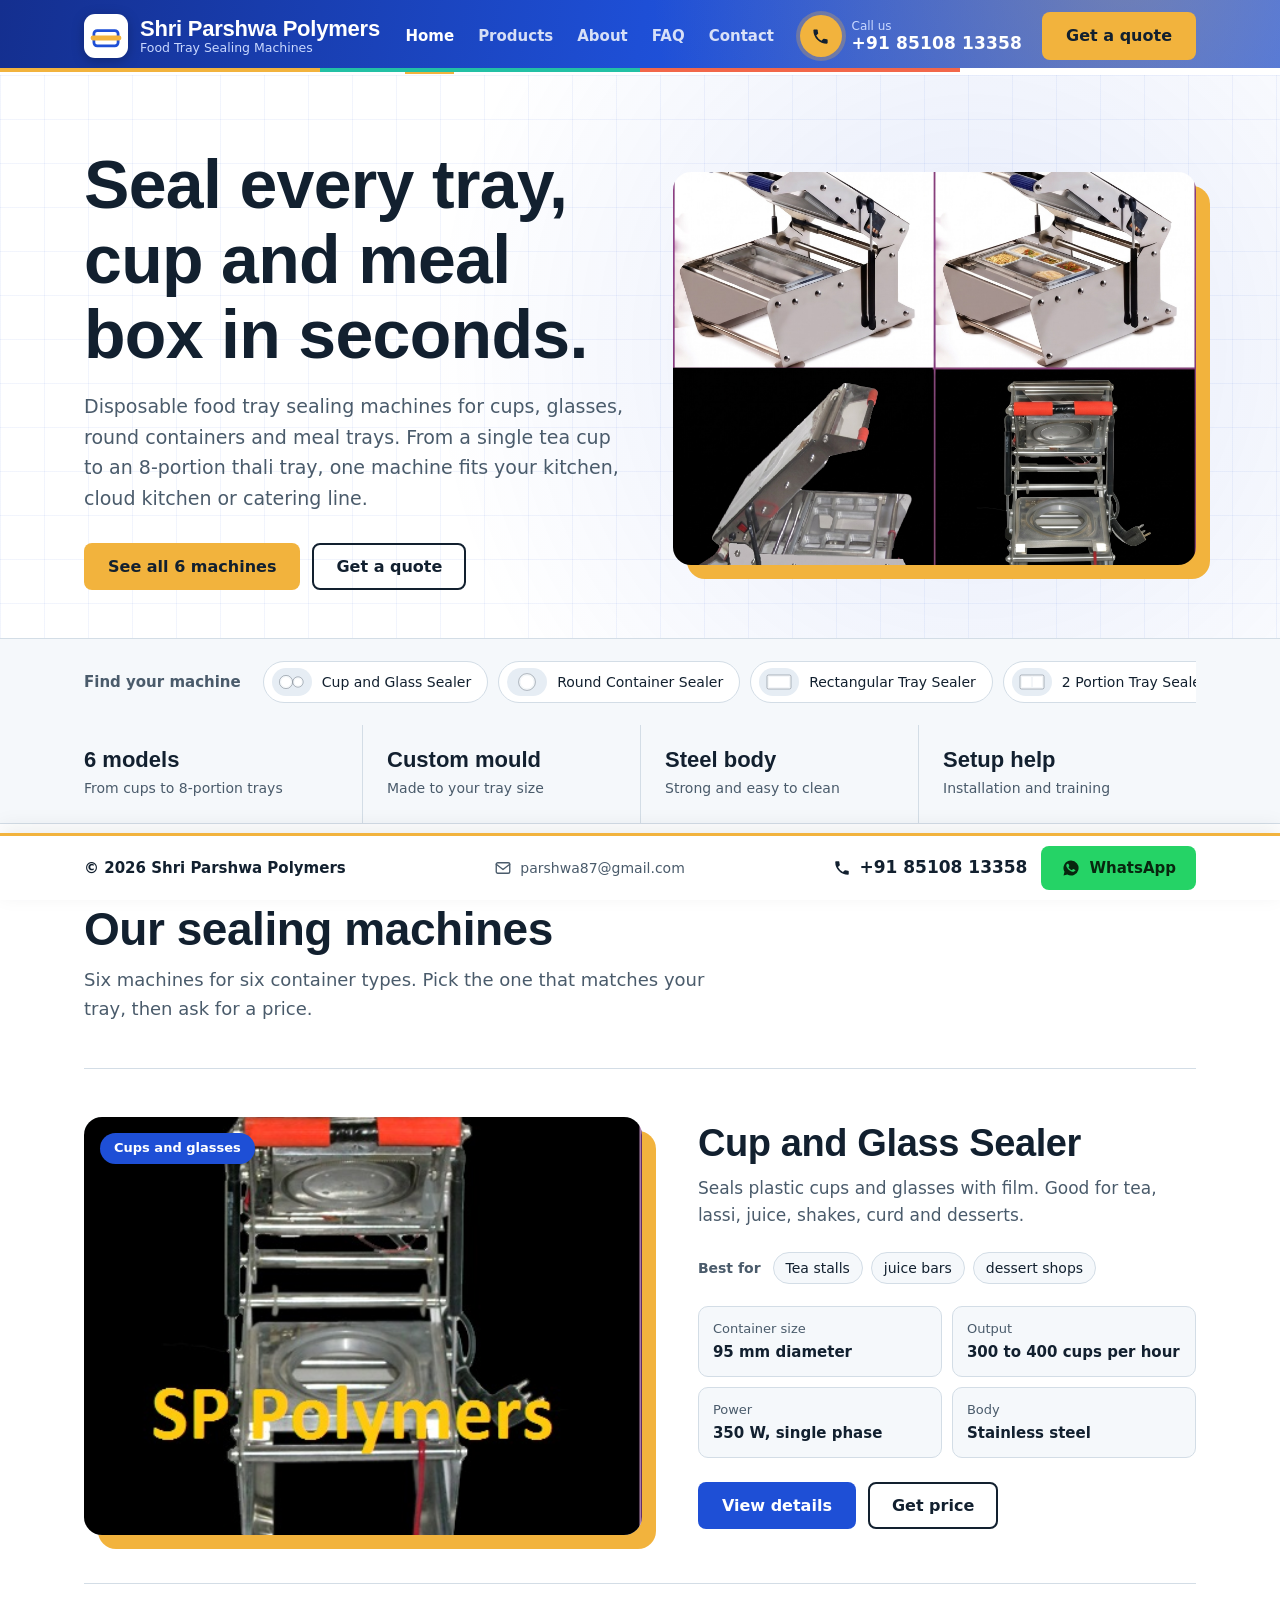
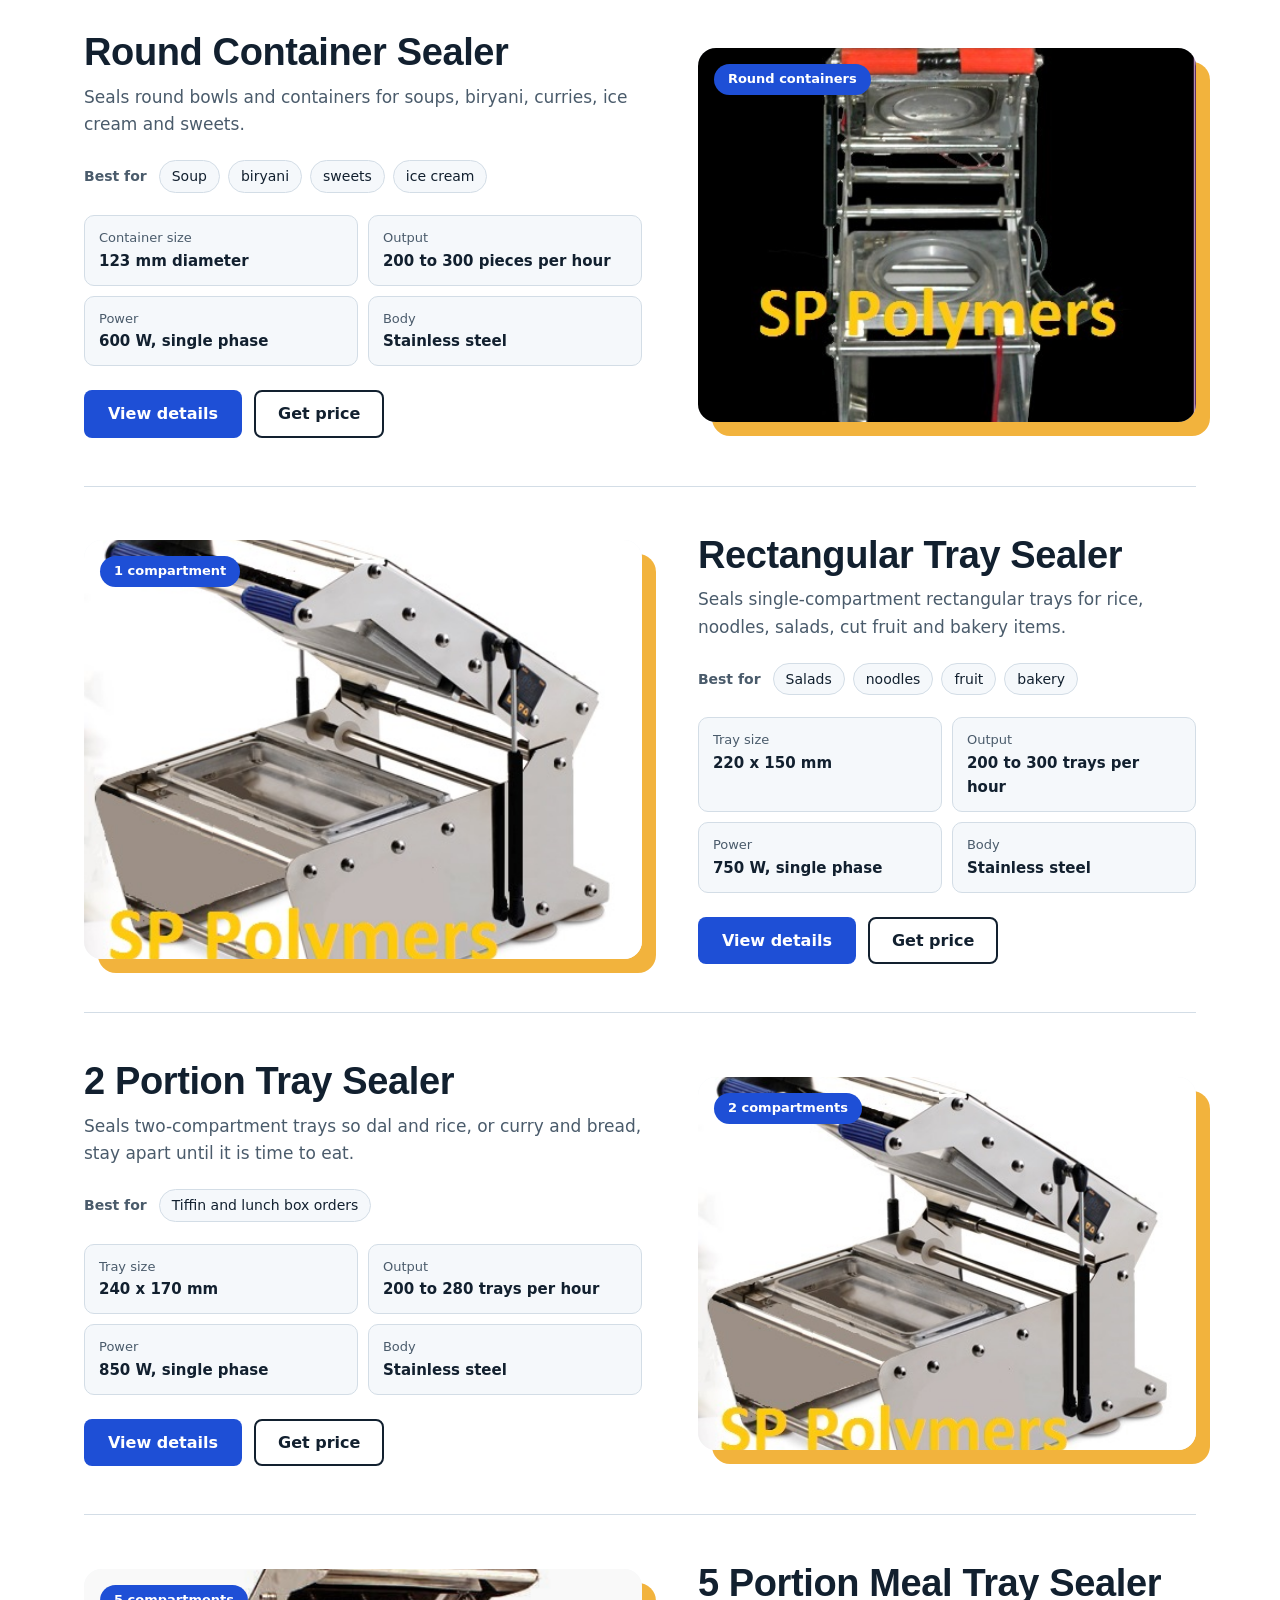
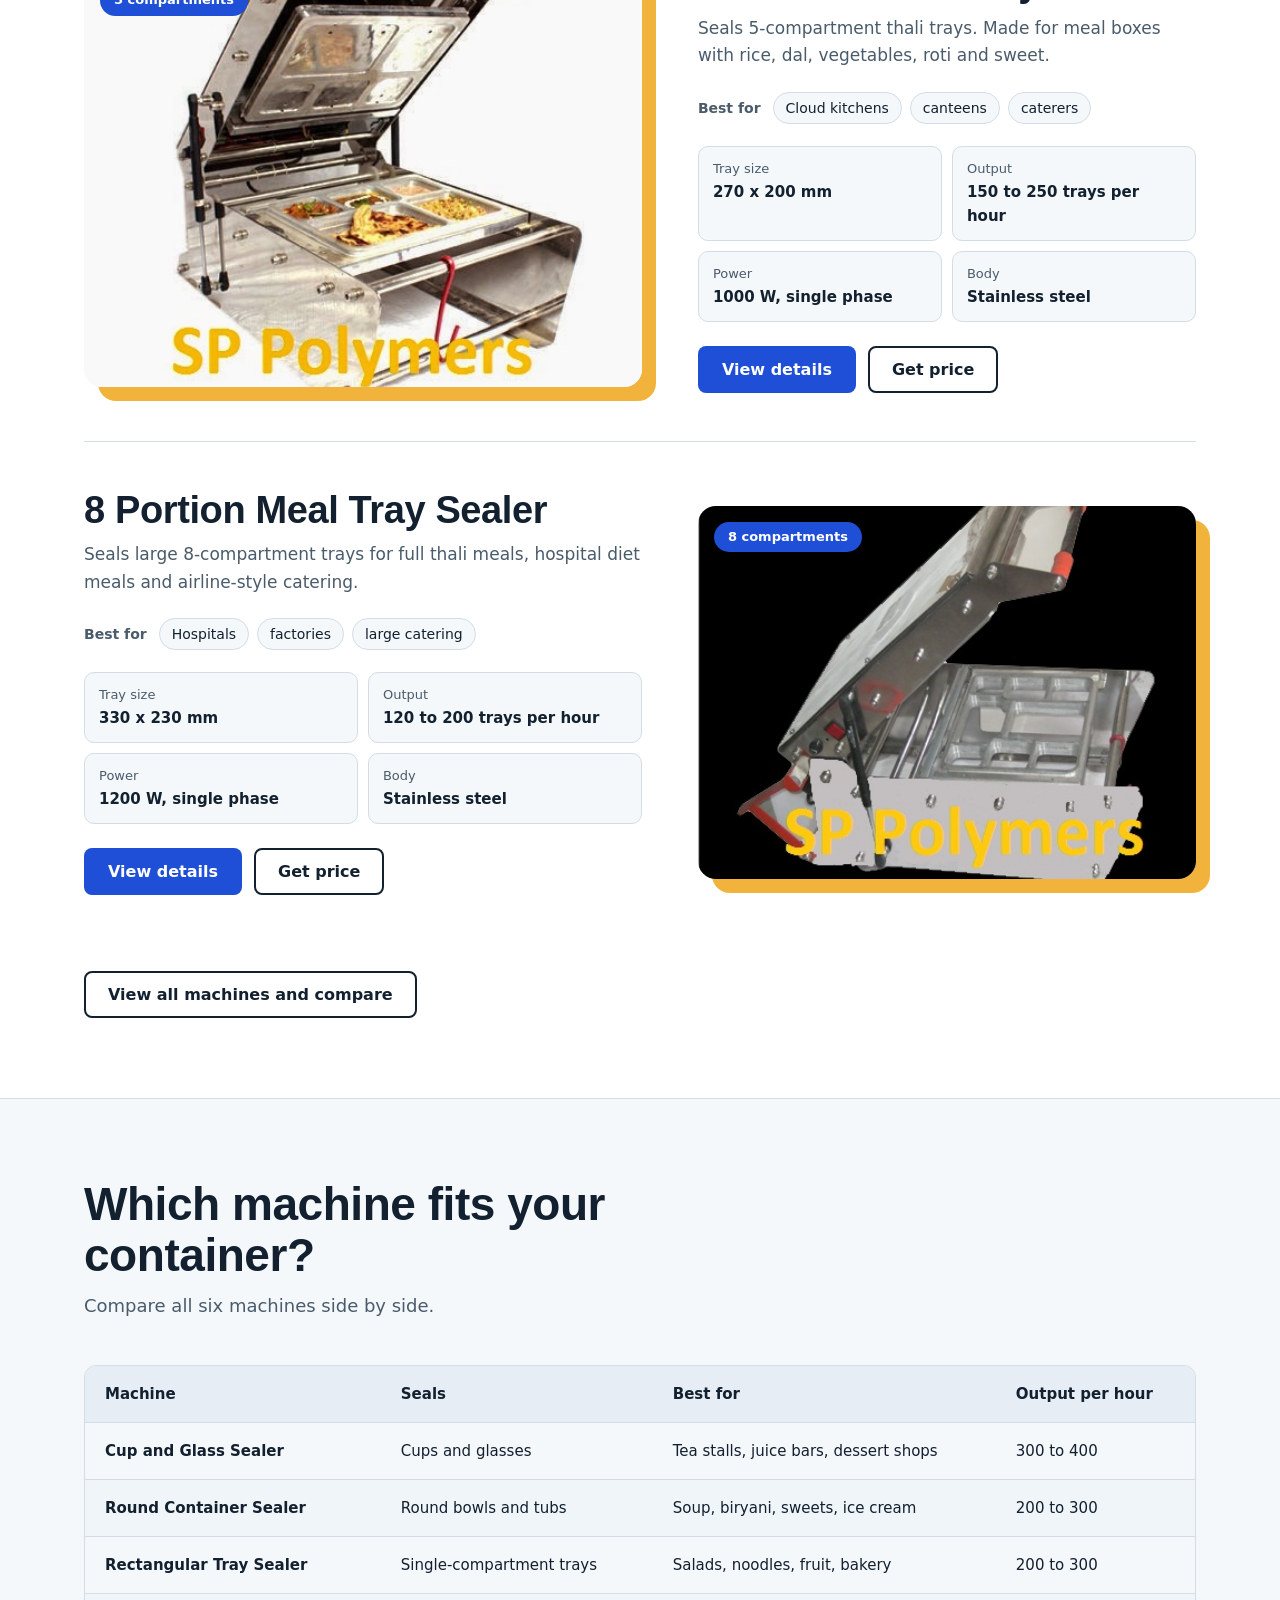
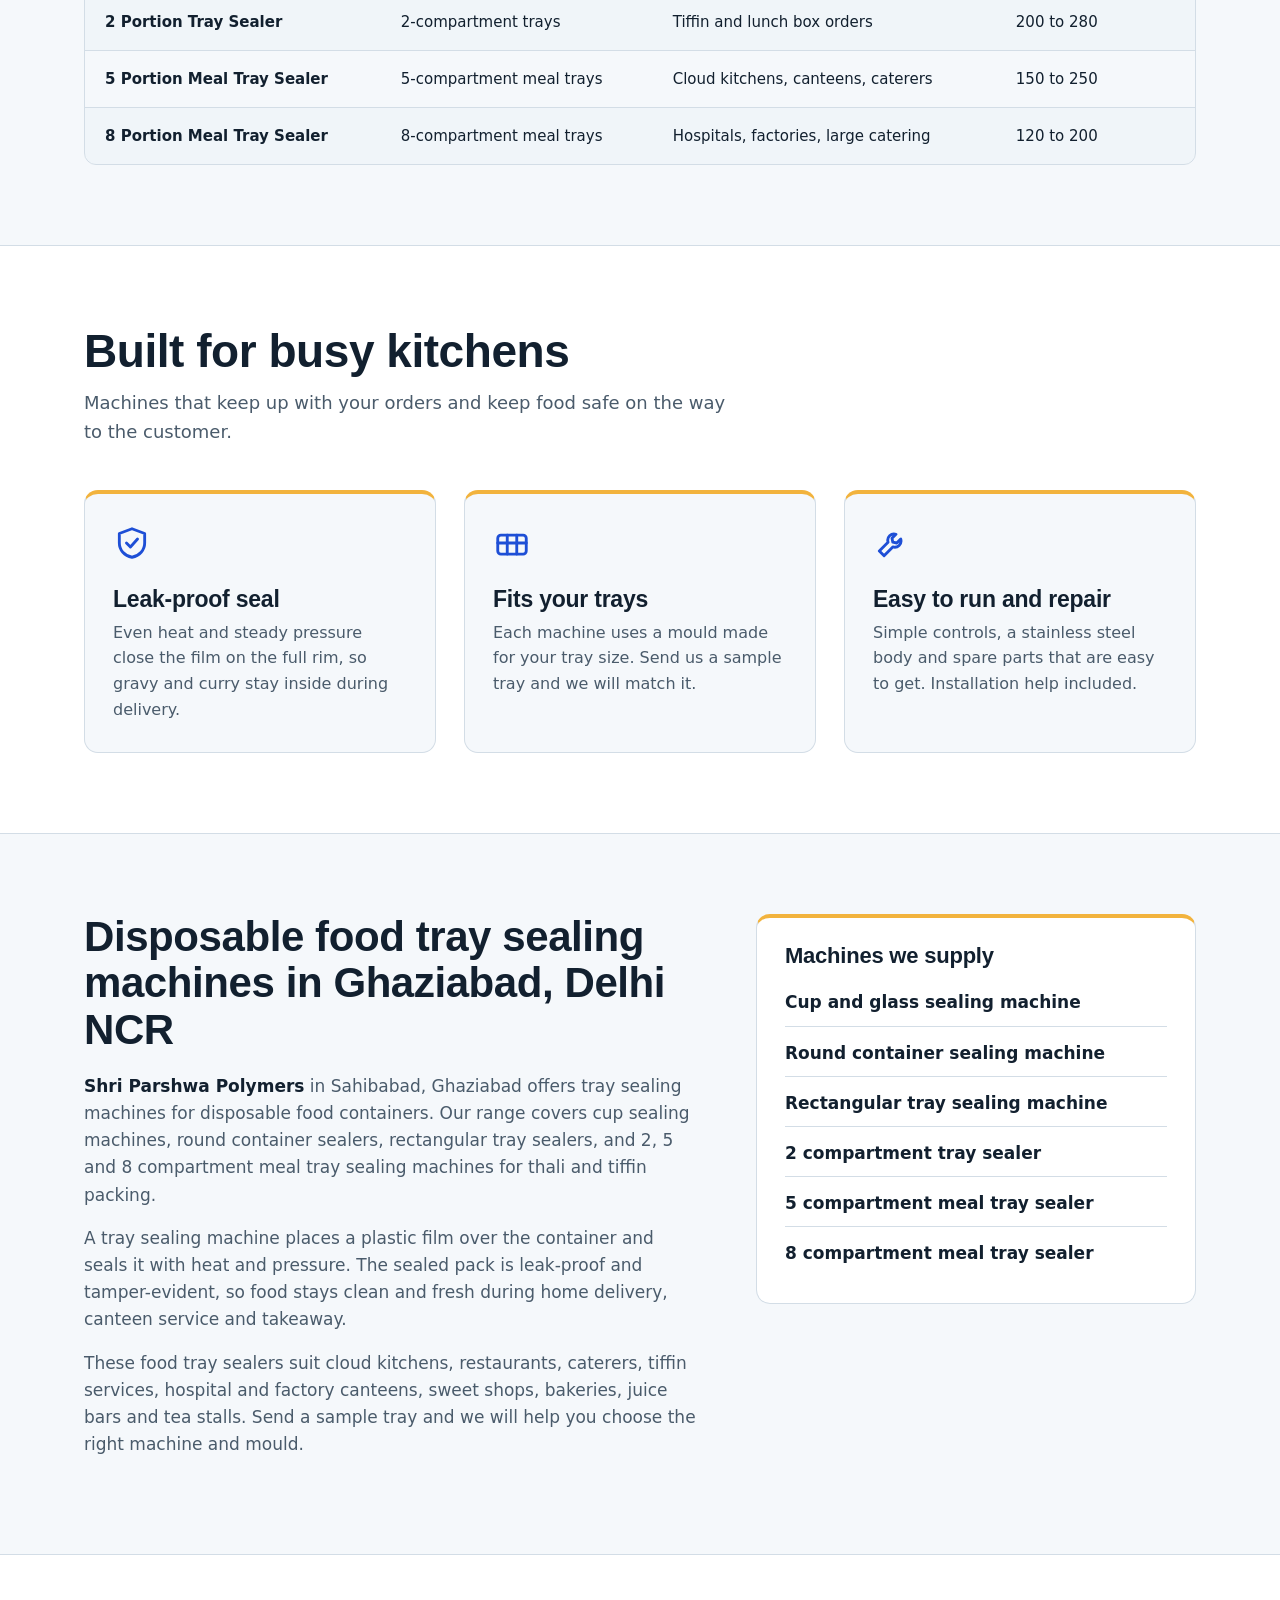
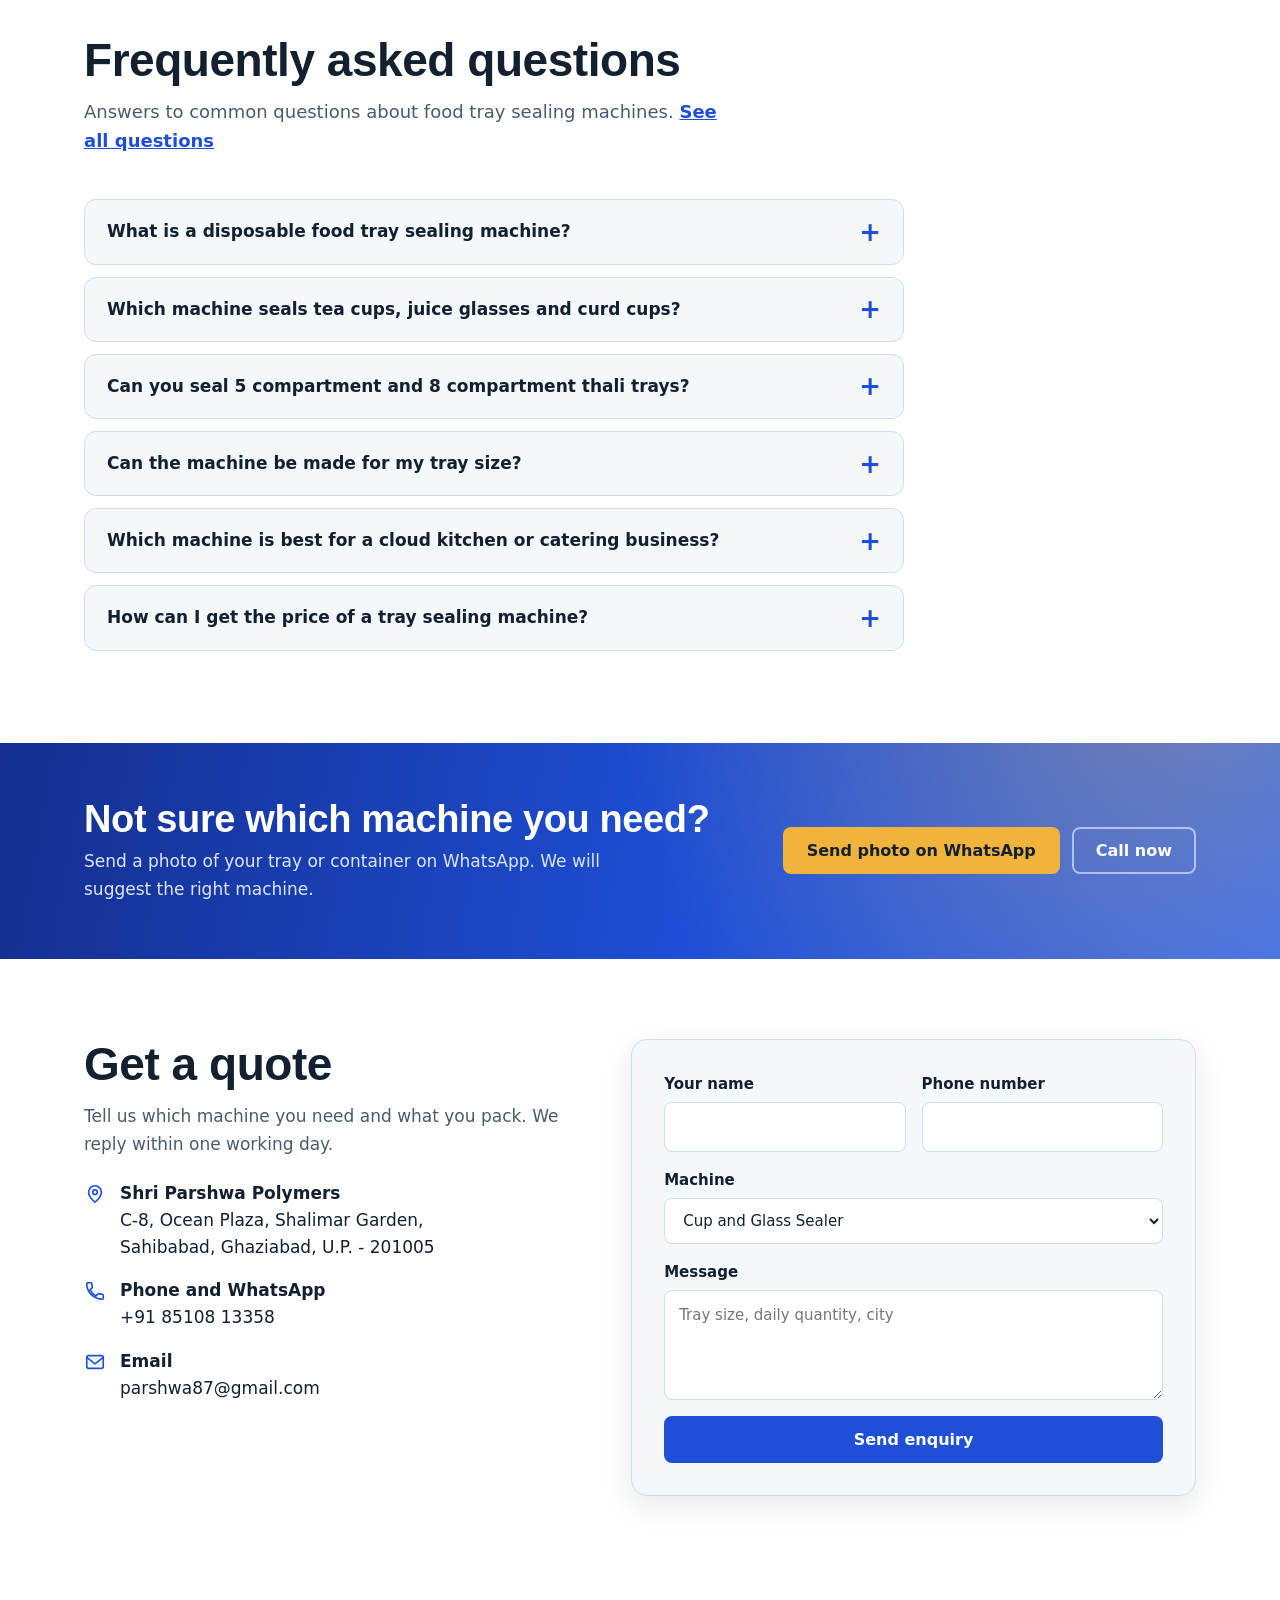
==== commit d1eb7e01: "Update index.html" ====
--- a/index.html
+++ b/index.html
@@ -120,7 +120,7 @@
   <div class="wrap nav">
     <a class="logo" href="index.html" aria-label="Shri Parshwa Polymers home">
       <svg class="logo-mark" viewBox="0 0 40 40" aria-hidden="true"><rect width="40" height="40" rx="10" fill="#fff"/><rect x="9" y="15" width="22" height="14" rx="3" fill="none" stroke="#1E4FD6" stroke-width="2.5"/><rect x="6" y="19.5" width="28" height="4.5" rx="2.25" fill="#F2B33D"/></svg>
-      <span class="logo-text"><span class="logo-name">Shri Parshwa Polymers</span><span class="logo-tag">Food tray sealing machines</span></span>
+      <span class="logo-text"><span class="logo-name">Shri Parshwa Polymers</span><span class="logo-tag">Food Tray Sealing Machines</span></span>
     </a>
     <nav id="siteNav" aria-label="Main">
       <ul>
@@ -377,7 +377,7 @@
   <div class="wrap foot">
     <div class="foot-info">
       <b>&copy; 2026 Shri Parshwa Polymers</b>
-      <span>C-8, Ocean Plaza, Shalimar Garden, Sahibabad, Ghaziabad, U.P. - 201005</span>
+     
     </div>
     <a class="foot-mail" href="mailto:parshwa87@gmail.com"><svg viewBox="0 0 24 24" aria-hidden="true" style="fill:none;stroke:currentColor;stroke-width:1.8;stroke-linecap:round;stroke-linejoin:round"><rect x="3" y="5" width="18" height="14" rx="2"/><path d="M3 7l9 7 9-7"/></svg>parshwa87@gmail.com</a>
     <div class="foot-actions">
--- a/style.css
+++ b/style.css
@@ -364,6 +364,8 @@
   .nav-right{gap:8px}
 }
 
+.hero-media{width:100%;aspect-ratio:4/3;object-fit:cover;display:block;border-radius:18px;box-shadow:14px 14px 0 var(--film);background:var(--panel)}
+
 /* Inner page banner */
 .page-hero{
   background:
